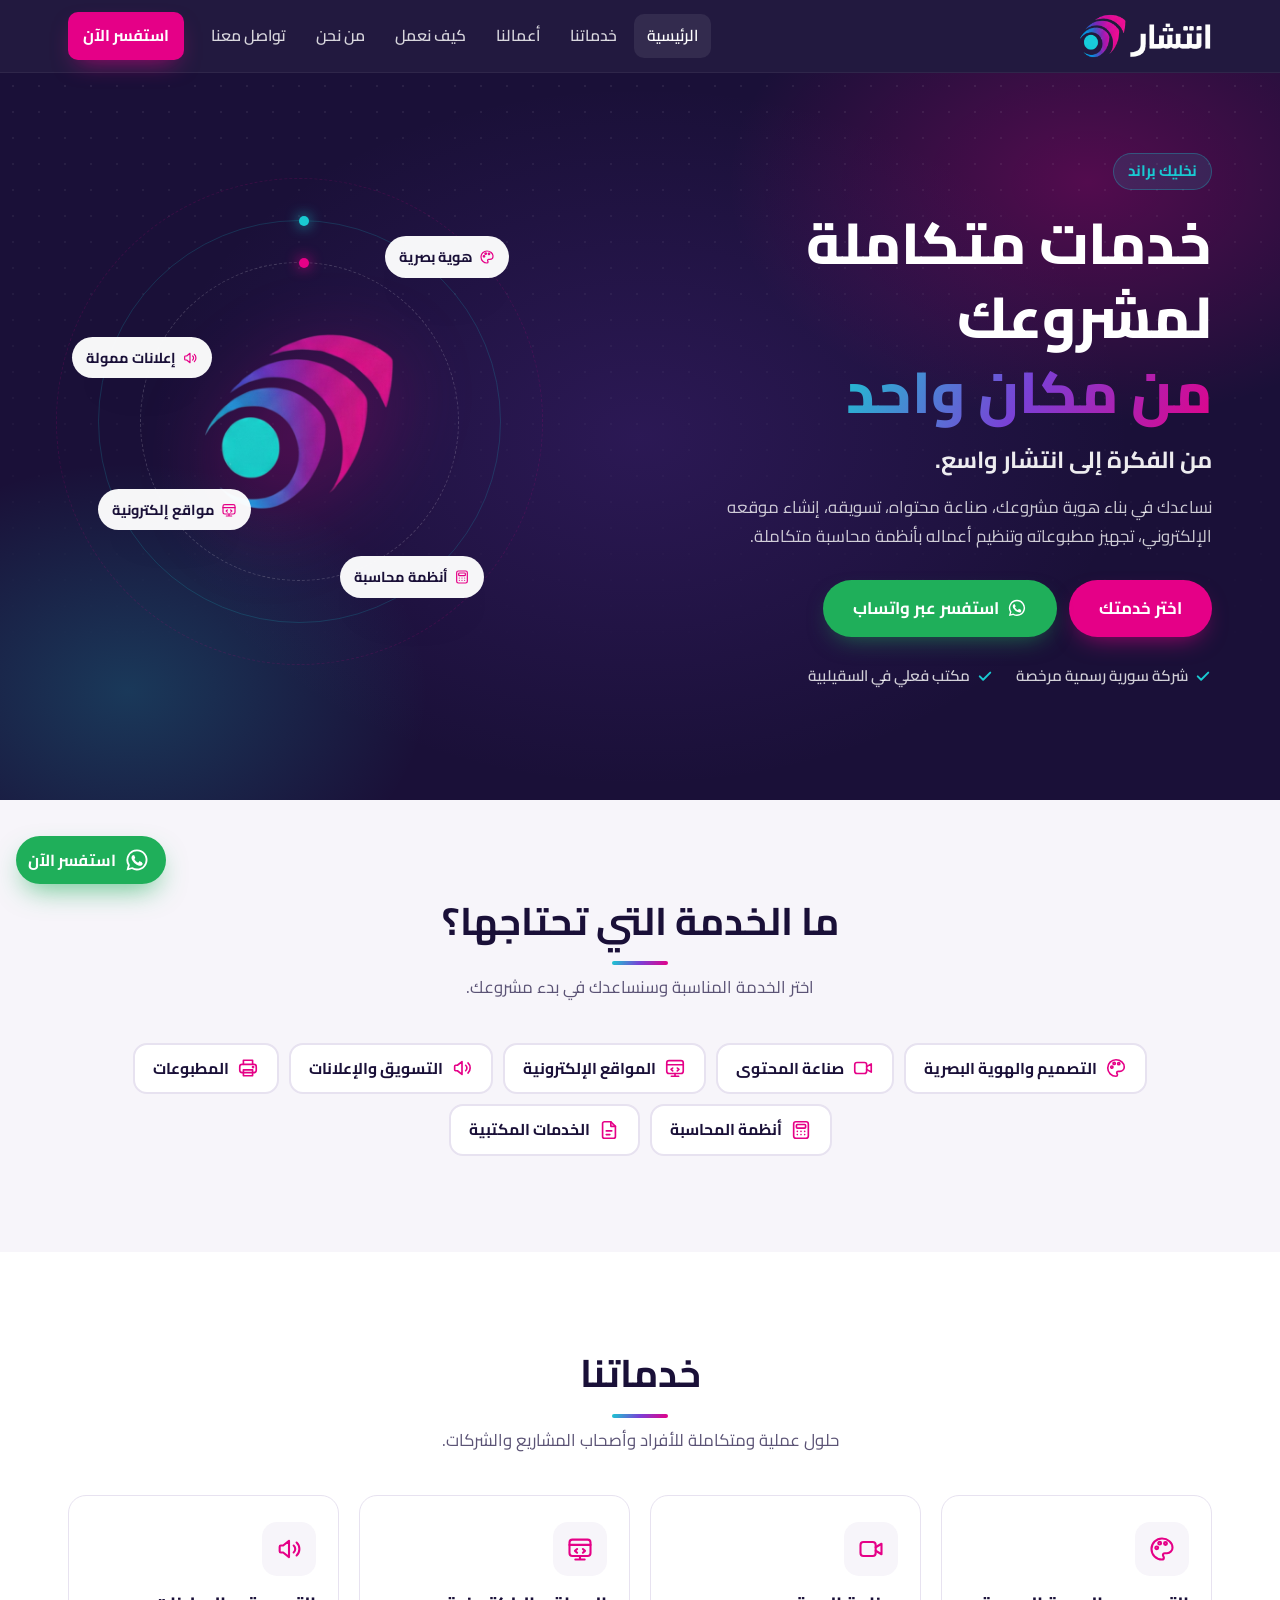
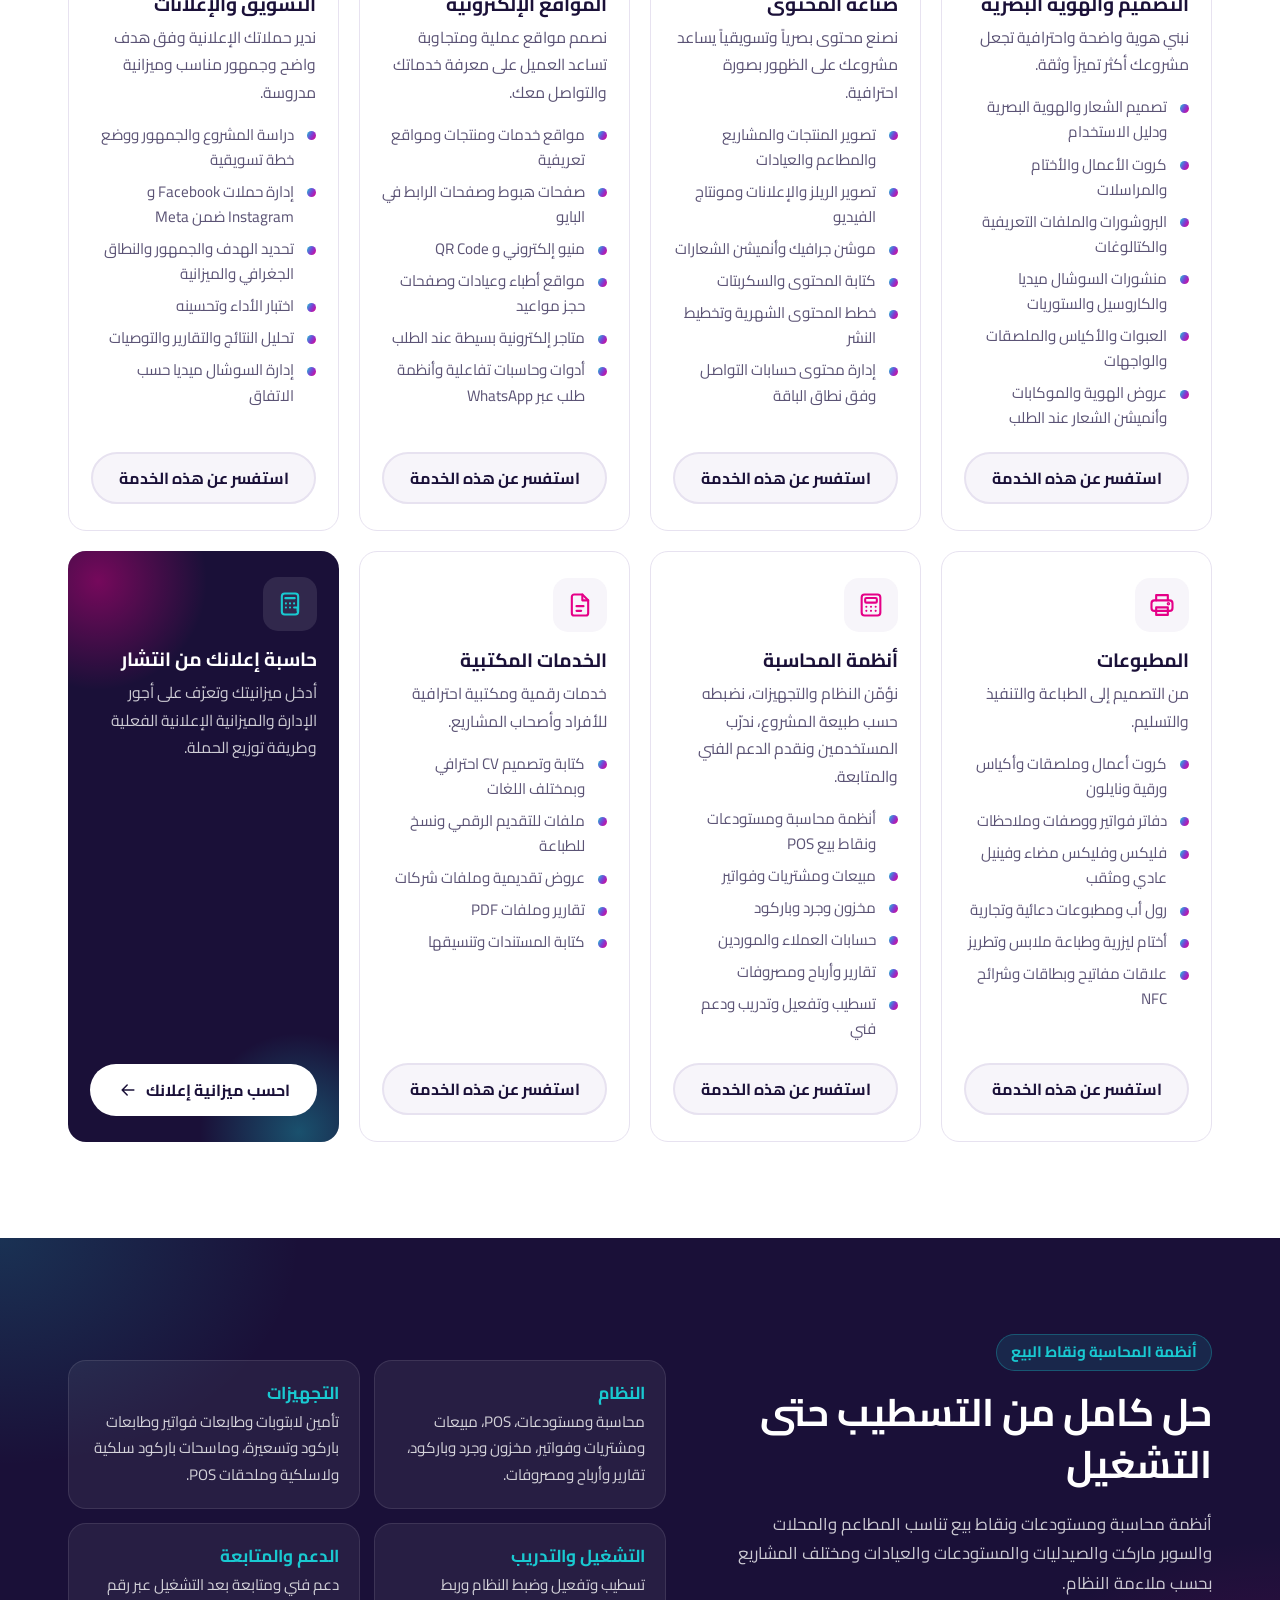
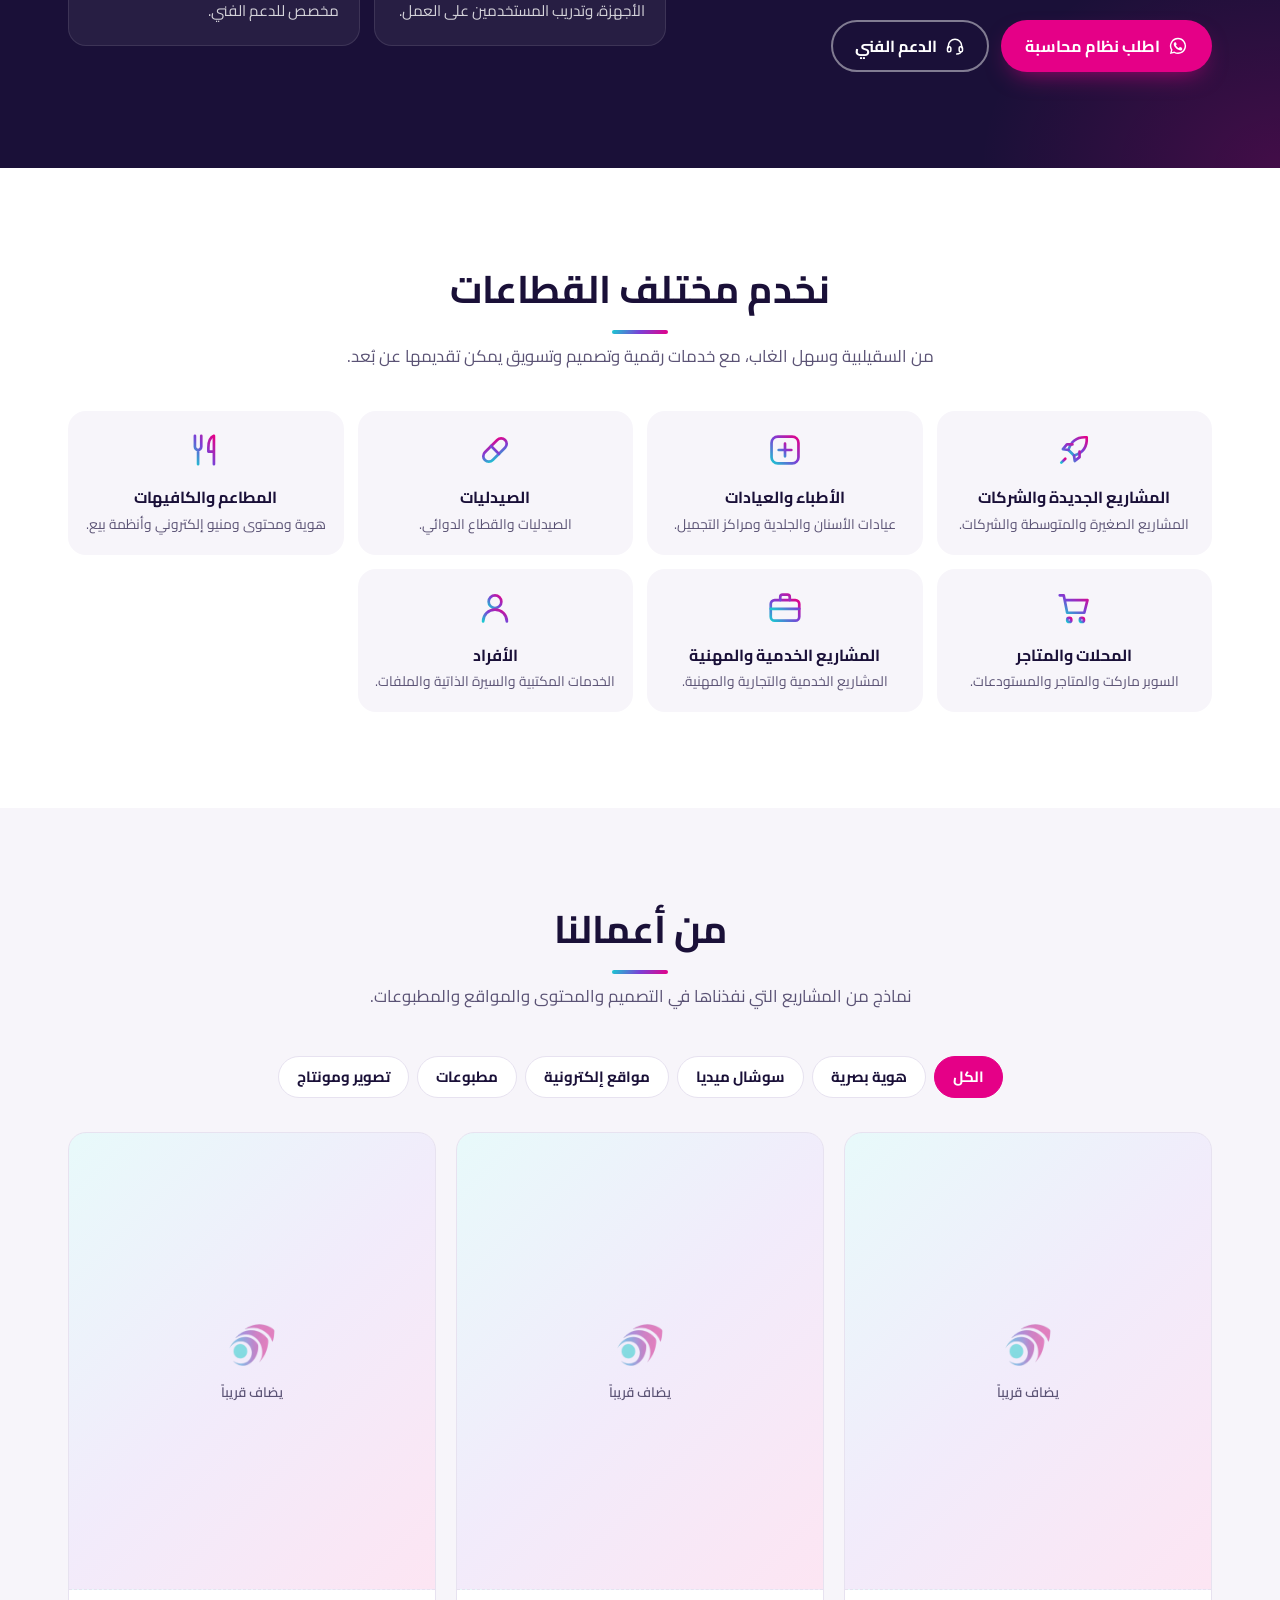
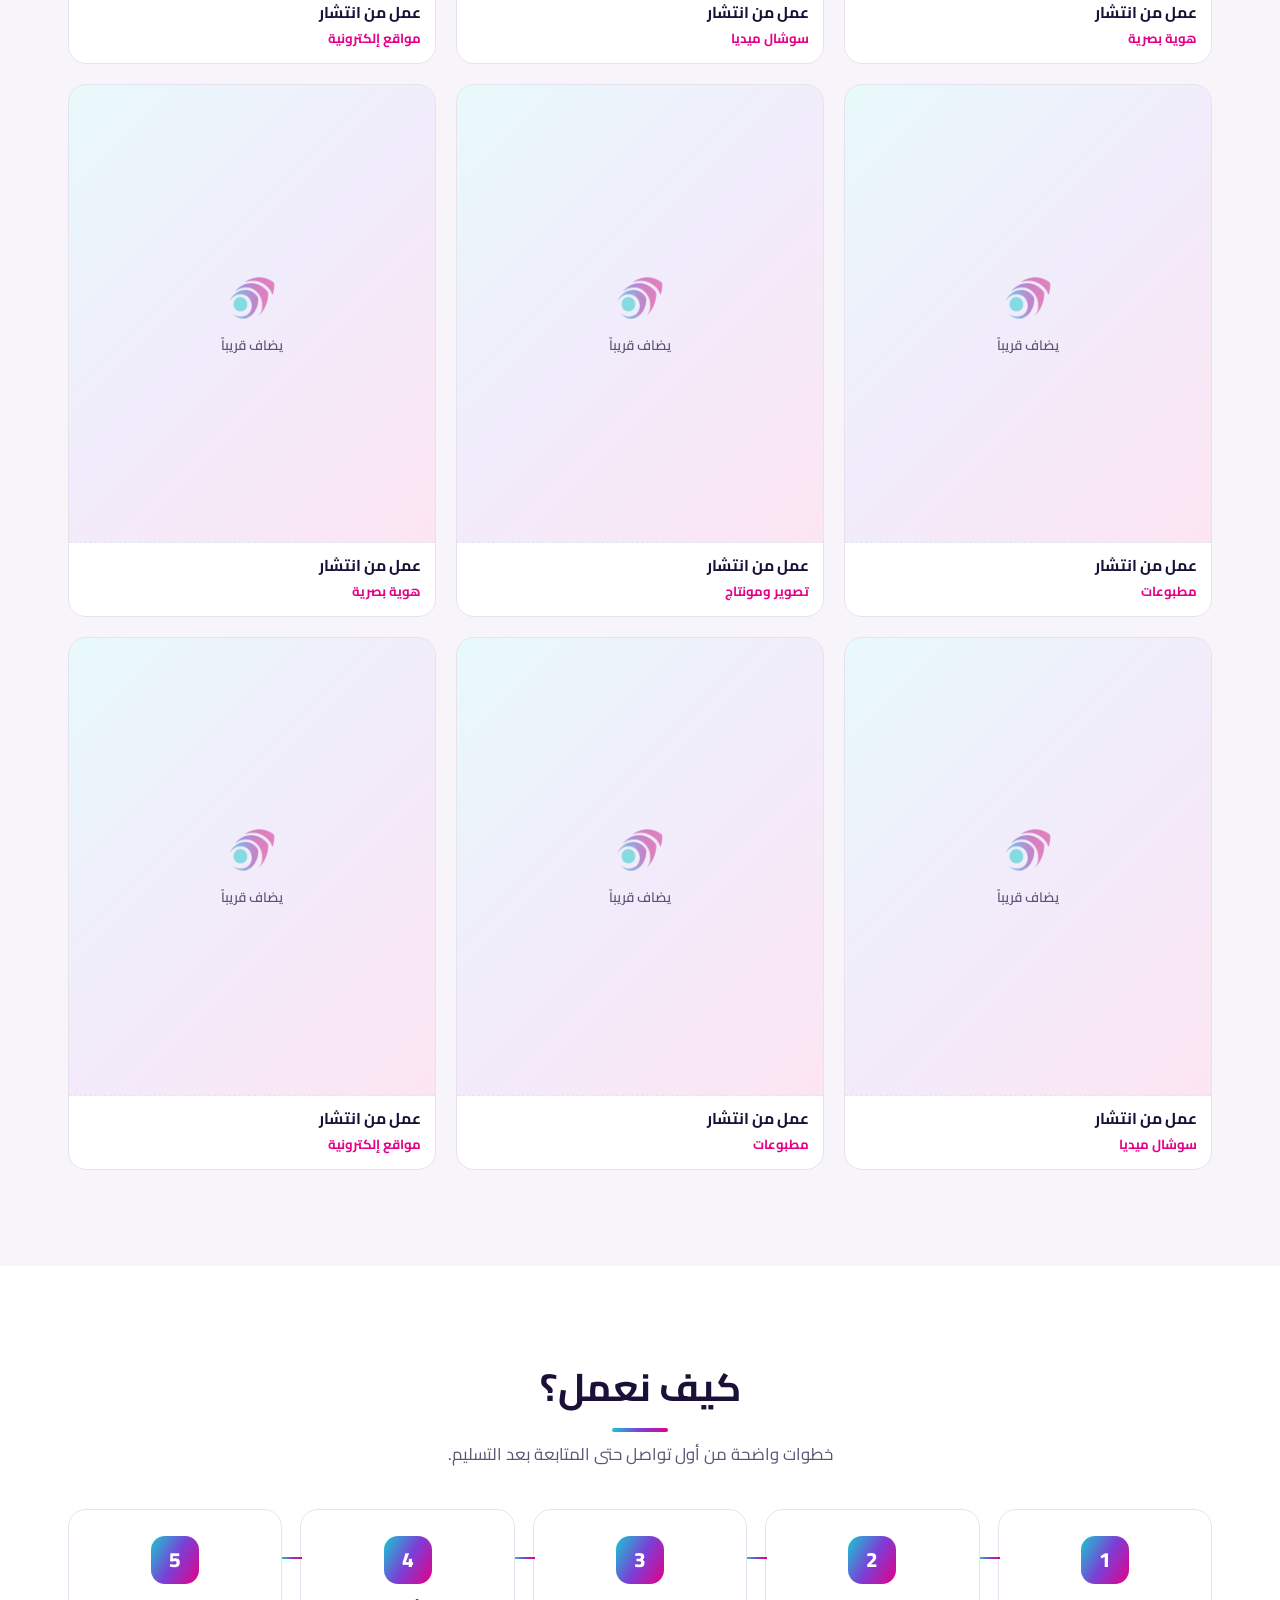
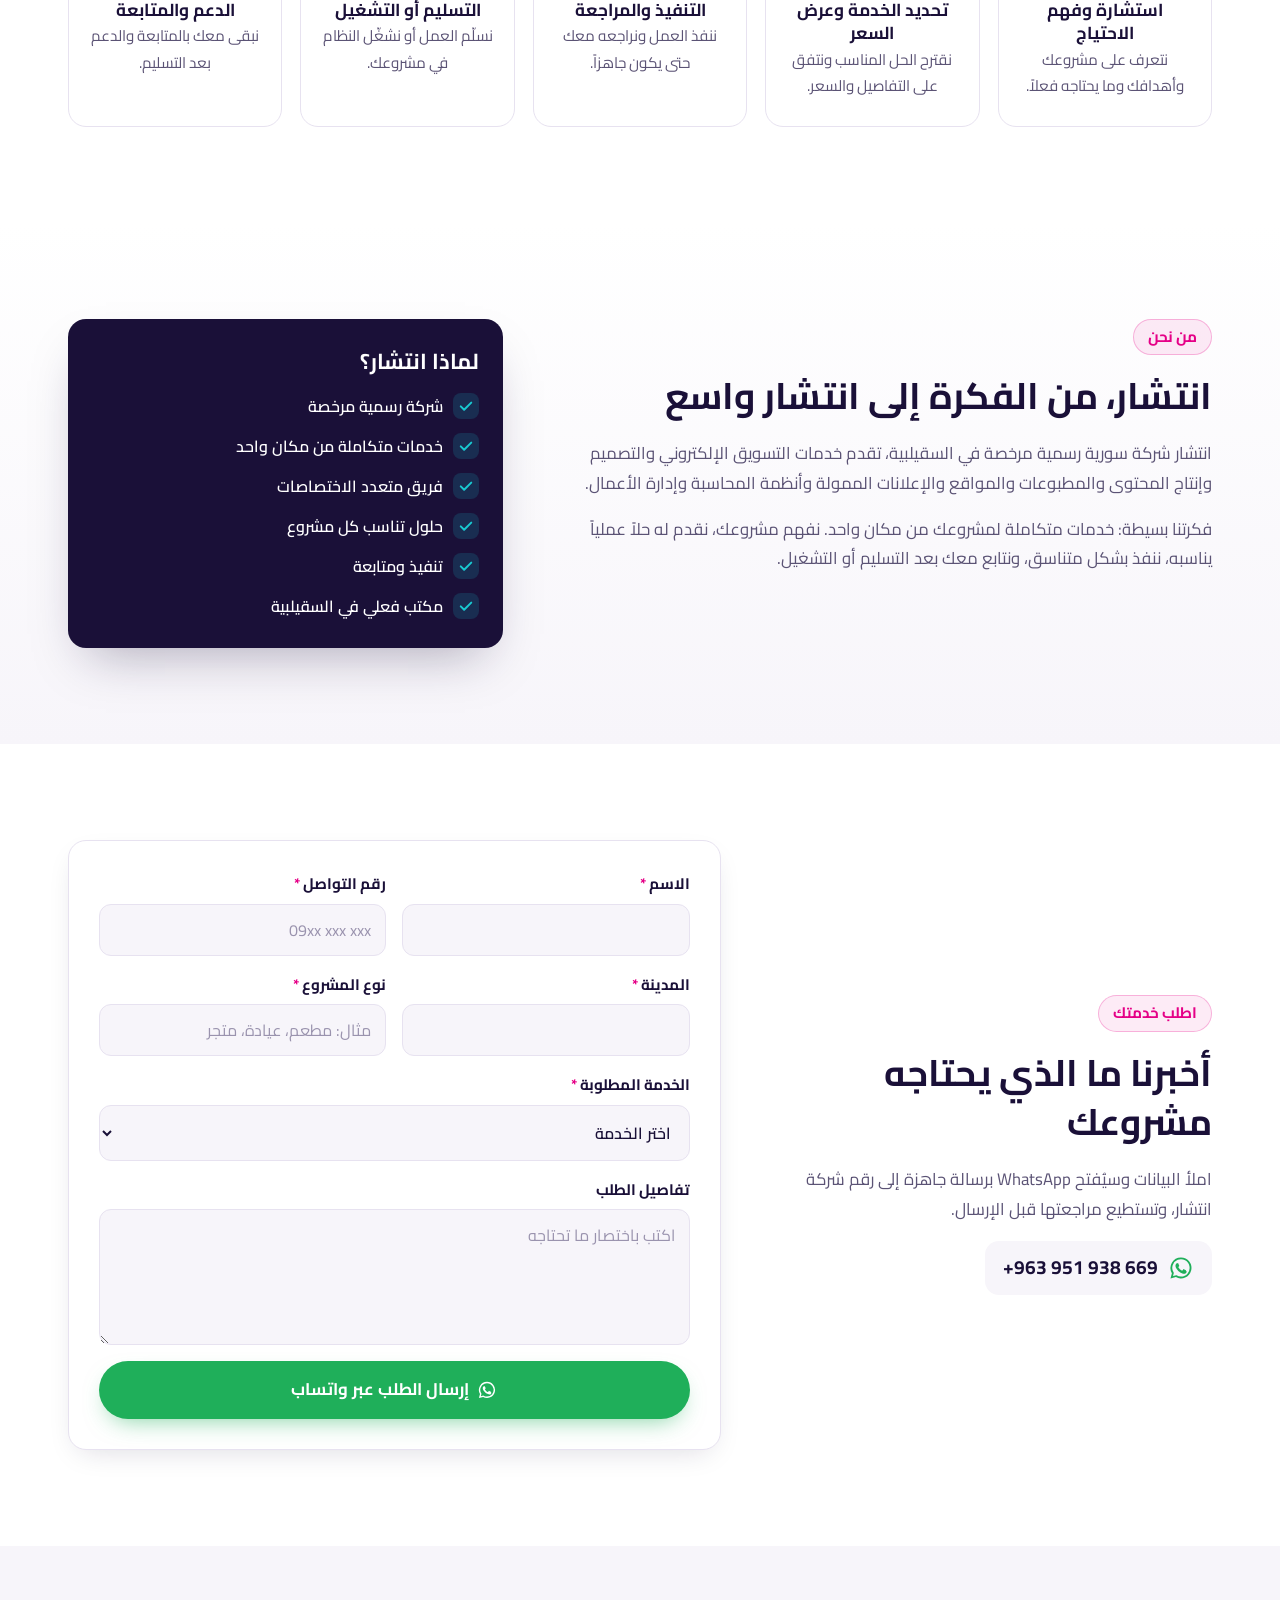
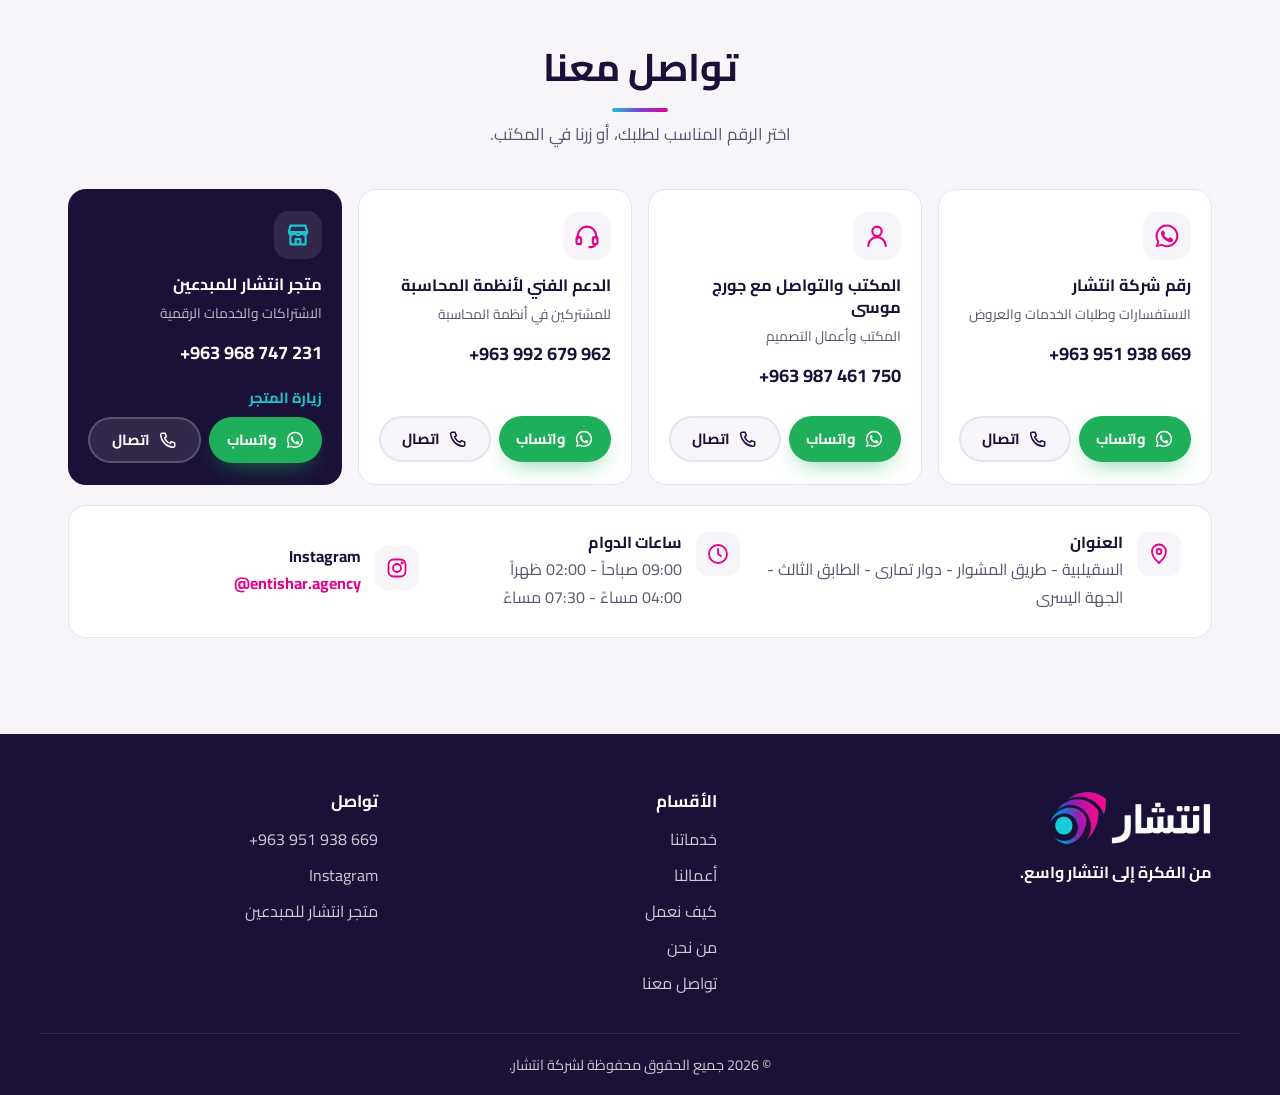
==== index.html @ 2b0bdeb0 "Publish company site on GitHub Pages URL and link the store page Co-Authored-By: Claude Opus 5.5 (1M" ====
<!doctype html>
<html lang="ar" dir="rtl" class="no-js">
<head>
  <meta charset="utf-8">
  <meta name="viewport" content="width=device-width, initial-scale=1">
  <title>انتشار | تسويق وتصميم ومطبوعات ومواقع وأنظمة محاسبة في السقيلبية</title>
  <meta name="description" content="شركة انتشار في السقيلبية تقدم خدمات التصميم والهوية البصرية، صناعة المحتوى، المواقع الإلكترونية، المطبوعات، الإعلانات الممولة وأنظمة المحاسبة ونقاط البيع.">
  <meta name="theme-color" content="#1A1038">
  <link rel="canonical" href="https://mousageorge612-dot.github.io/entishar-site/">
  <meta property="og:type" content="website">
  <meta property="og:locale" content="ar_SY">
  <meta property="og:site_name" content="انتشار Entishar">
  <meta property="og:title" content="انتشار | خدمات متكاملة لمشروعك من مكان واحد">
  <meta property="og:description" content="تصميم وهوية بصرية، صناعة محتوى، مواقع إلكترونية، تسويق وإعلانات، مطبوعات وأنظمة محاسبة في السقيلبية.">
  <meta property="og:url" content="https://mousageorge612-dot.github.io/entishar-site/">
  <meta property="og:image" content="https://mousageorge612-dot.github.io/entishar-site/assets/og-image.jpg">
  <meta name="twitter:card" content="summary_large_image">
  <link rel="icon" href="assets/favicon.ico" sizes="any">
  <link rel="icon" type="image/png" href="assets/favicon.png">
  <link rel="apple-touch-icon" href="assets/apple-touch-icon.png">
  <link rel="preload" href="fonts/cairo-arabic-700.woff2" as="font" type="font/woff2" crossorigin>
  <link rel="preload" href="fonts/cairo-arabic-600.woff2" as="font" type="font/woff2" crossorigin>
  <link rel="stylesheet" href="styles.css">
  <script type="application/ld+json">
  {
    "@context": "https://schema.org",
    "@type": "LocalBusiness",
    "name": "انتشار Entishar",
    "url": "https://mousageorge612-dot.github.io/entishar-site/",
    "logo": "https://mousageorge612-dot.github.io/entishar-site/assets/icon-512.png",
    "image": "https://mousageorge612-dot.github.io/entishar-site/assets/og-image.jpg",
    "telephone": "+963951938669",
    "address": {
      "@type": "PostalAddress",
      "streetAddress": "طريق المشوار - دوار تمارى - الطابق الثالث",
      "addressLocality": "السقيلبية",
      "addressRegion": "حماة",
      "addressCountry": "SY"
    },
    "sameAs": ["https://www.instagram.com/entishar.agency/"]
  }
  </script>
</head>
<body>
  <a class="skip" href="#main">انتقل إلى المحتوى</a>

  <!-- أيقونات -->
  <svg width="0" height="0" style="position:absolute" aria-hidden="true">
    <defs>
      <linearGradient id="g-brand" x1="0" y1="1" x2="1" y2="0">
        <stop offset="0" stop-color="#19C9D1"/><stop offset=".5" stop-color="#7B3FD6"/><stop offset="1" stop-color="#E50087"/>
      </linearGradient>
    </defs>
    <symbol id="i-design" viewBox="0 0 24 24"><path d="M12 3a9 9 0 1 0 0 18c1.1 0 1.6-.8 1.6-1.6 0-.5-.2-.8-.4-1.1-.3-.3-.4-.6-.4-1.1 0-.9.7-1.6 1.6-1.6h1.9A4.7 4.7 0 0 0 21 10.9C21 6.5 17 3 12 3Z"/><circle cx="7.5" cy="11" r="1.2"/><circle cx="10" cy="7" r="1.2"/><circle cx="15" cy="7.3" r="1.2"/></symbol>
    <symbol id="i-content" viewBox="0 0 24 24"><rect x="3" y="6" width="13" height="12" rx="2.5"/><path d="m16 10.5 5-3v9l-5-3"/></symbol>
    <symbol id="i-web" viewBox="0 0 24 24"><rect x="3" y="4" width="18" height="14" rx="2.5"/><path d="M3 8.5h18M8 21h8M12 18v3"/><path d="m9.5 12-1.8 1.6 1.8 1.6M14.5 12l1.8 1.6-1.8 1.6"/></symbol>
    <symbol id="i-ads" viewBox="0 0 24 24"><path d="M4 10v4a1 1 0 0 0 1 1h2l5 4V5L7 9H5a1 1 0 0 0-1 1Z"/><path d="M16 9a4 4 0 0 1 0 6M18.5 6.5a7.5 7.5 0 0 1 0 11"/></symbol>
    <symbol id="i-print" viewBox="0 0 24 24"><path d="M7 8V3.5h10V8"/><rect x="3" y="8" width="18" height="9" rx="2.5"/><path d="M7 14h10v6.5H7z"/><circle cx="17.5" cy="11" r=".6"/></symbol>
    <symbol id="i-pos" viewBox="0 0 24 24"><rect x="4" y="3" width="16" height="18" rx="2.5"/><rect x="7" y="6" width="10" height="4" rx="1"/><path d="M8 13.5h.01M12 13.5h.01M16 13.5h.01M8 17h.01M12 17h.01M16 17h.01"/></symbol>
    <symbol id="i-office" viewBox="0 0 24 24"><path d="M14 3H7a2 2 0 0 0-2 2v14a2 2 0 0 0 2 2h10a2 2 0 0 0 2-2V8Z"/><path d="M14 3v5h5M9 13h6M9 17h4"/></symbol>
    <symbol id="i-wa" viewBox="0 0 24 24"><path fill="currentColor" stroke="none" d="M12 2.2A9.7 9.7 0 0 0 3.6 16.8L2.3 21.7l5-1.3A9.7 9.7 0 1 0 12 2.2Zm0 17.7c-1.5 0-2.9-.4-4.1-1.1l-.3-.2-3 .8.8-2.9-.2-.3A8 8 0 1 1 12 19.9Zm4.4-6c-.2-.1-1.4-.7-1.7-.8-.2-.1-.4-.1-.5.1l-.8 1c-.1.2-.3.2-.5.1-.2-.1-1-.4-2-1.2-.7-.6-1.2-1.4-1.3-1.7-.1-.2 0-.4.1-.5l.4-.4.2-.4v-.4l-.8-1.8c-.2-.5-.4-.4-.5-.4h-.5c-.2 0-.5.1-.7.3-.2.3-.9.9-.9 2.2s.9 2.5 1 2.7c.1.2 1.8 2.8 4.4 3.9 2.2.9 2.6.7 3.1.7.5-.1 1.4-.6 1.6-1.2.2-.6.2-1.1.1-1.2l-.5-.3Z"/></symbol>
    <symbol id="i-phone" viewBox="0 0 24 24"><path d="M5 4h3.5l1.6 4-2.2 1.4a11 11 0 0 0 6.7 6.7l1.4-2.2 4 1.6V19a1.8 1.8 0 0 1-2 1.8A16.5 16.5 0 0 1 3.2 6 1.8 1.8 0 0 1 5 4Z"/></symbol>
    <symbol id="i-pin" viewBox="0 0 24 24"><path d="M12 21s7-6.2 7-11.5A7 7 0 0 0 5 9.5C5 14.8 12 21 12 21Z"/><circle cx="12" cy="9.5" r="2.5"/></symbol>
    <symbol id="i-clock" viewBox="0 0 24 24"><circle cx="12" cy="12" r="9"/><path d="M12 7v5l3 2"/></symbol>
    <symbol id="i-ig" viewBox="0 0 24 24"><rect x="3.5" y="3.5" width="17" height="17" rx="5"/><circle cx="12" cy="12" r="4"/><circle cx="17.2" cy="6.8" r=".7"/></symbol>
    <symbol id="i-check" viewBox="0 0 24 24"><path d="m5 12.5 4.5 4.5L19 7.5"/></symbol>
    <symbol id="i-arrow" viewBox="0 0 24 24"><path d="M19 12H5M11 6l-6 6 6 6"/></symbol>
    <symbol id="i-calc" viewBox="0 0 24 24"><rect x="5" y="3" width="14" height="18" rx="2.5"/><path d="M8 7h8M8.5 11.5h.01M12 11.5h.01M15.5 11.5h.01M8.5 15h.01M12 15h.01M15.5 15h3v3"/></symbol>
    <symbol id="i-store" viewBox="0 0 24 24"><path d="M4 9.5 5.5 4h13L20 9.5M4 9.5h16M4 9.5a2.7 2.7 0 0 0 5.3 0 2.7 2.7 0 0 0 5.4 0 2.7 2.7 0 0 0 5.3 0M5.5 12v8h13v-8M10 20v-4.5h4V20"/></symbol>
    <symbol id="i-support" viewBox="0 0 24 24"><path d="M4 14v-2a8 8 0 0 1 16 0v2"/><rect x="3" y="13" width="4" height="6" rx="1.5"/><rect x="17" y="13" width="4" height="6" rx="1.5"/><path d="M19 19c0 1.5-2 2.5-5 2.5"/></symbol>
    <symbol id="i-menu" viewBox="0 0 24 24"><path d="M4 7h16M4 12h16M4 17h16"/></symbol>
    <symbol id="i-close" viewBox="0 0 24 24"><path d="M6 6l12 12M18 6 6 18"/></symbol>
    <!-- القطاعات -->
    <symbol id="i-rocket" viewBox="0 0 24 24"><path d="M12 15.5 8.5 12C10 7 13.5 3.5 20 4c.5 6.5-3 10-8 11.5Z"/><path d="M8.5 12 5 11.5 7.5 8.5h3.5M12 15.5l.5 3.5 3-2.5v-3.5"/><path d="M6.5 17.5 4 20"/></symbol>
    <symbol id="i-clinic" viewBox="0 0 24 24"><rect x="3.5" y="3.5" width="17" height="17" rx="4"/><path d="M12 8v8M8 12h8"/></symbol>
    <symbol id="i-pharma" viewBox="0 0 24 24"><rect x="3" y="8.5" width="18" height="7" rx="3.5" transform="rotate(-45 12 12)"/><path d="m9.5 9.5 5 5"/></symbol>
    <symbol id="i-food" viewBox="0 0 24 24"><path d="M5 3v7a2 2 0 0 0 2 2h0a2 2 0 0 0 2-2V3M7 12v9M17 21V3c-2.5 1-3.5 4-3.5 7.5V13H17"/></symbol>
    <symbol id="i-shop" viewBox="0 0 24 24"><path d="M3 4h2.5l2.2 11h10.8L20.5 7H6.5"/><circle cx="9" cy="19.5" r="1.3"/><circle cx="17" cy="19.5" r="1.3"/></symbol>
    <symbol id="i-briefcase" viewBox="0 0 24 24"><rect x="3" y="7" width="18" height="13" rx="2.5"/><path d="M9 7V5a1.5 1.5 0 0 1 1.5-1.5h3A1.5 1.5 0 0 1 15 5v2M3 12.5h18"/></symbol>
    <symbol id="i-user" viewBox="0 0 24 24"><circle cx="12" cy="8" r="4"/><path d="M4.5 20.5a7.5 7.5 0 0 1 15 0"/></symbol>
  </svg>

  <header class="site-header" id="top">
    <div class="container header-inner">
      <a class="brand" href="#hero" aria-label="انتشار - الصفحة الرئيسية">
        <img src="assets/logo.png" alt="انتشار" width="900" height="308">
      </a>
      <nav class="nav" id="nav" aria-label="القائمة الرئيسية">
        <a href="#hero">الرئيسية</a>
        <a href="#services">خدماتنا</a>
        <a href="#works">أعمالنا</a>
        <a href="#process">كيف نعمل</a>
        <a href="#about">من نحن</a>
        <a href="#contact">تواصل معنا</a>
        <a class="btn btn-primary nav-cta" href="#inquiry">استفسر الآن</a>
      </nav>
      <a class="btn btn-primary header-cta" href="#inquiry">استفسر الآن</a>
      <button class="menu-toggle" id="menuToggle" aria-label="فتح القائمة" aria-expanded="false" aria-controls="nav">
        <svg class="ico"><use href="#i-menu"/></svg>
      </button>
    </div>
  </header>

  <main id="main">
    <!-- المقدمة -->
    <section class="hero" id="hero">
      <div class="hero-bg" aria-hidden="true"></div>
      <div class="container hero-grid">
        <div class="hero-text reveal">
          <span class="eyebrow">نخليك براند</span>
          <h1>خدمات متكاملة لمشروعك <span class="grad">من مكان واحد</span></h1>
          <p class="hero-sub">من الفكرة إلى انتشار واسع.</p>
          <p class="hero-desc">نساعدك في بناء هوية مشروعك، صناعة محتواه، تسويقه، إنشاء موقعه الإلكتروني، تجهيز مطبوعاته وتنظيم أعماله بأنظمة محاسبة متكاملة.</p>
          <div class="hero-actions">
            <a class="btn btn-primary btn-lg" href="#picker">اختر خدمتك</a>
            <a class="btn btn-wa btn-lg" data-wa="main" data-msg="مرحباً شركة انتشار، أرغب بالاستفسار عن خدماتكم." href="https://wa.me/963951938669" target="_blank" rel="noopener">
              <svg class="ico"><use href="#i-wa"/></svg> استفسر عبر واتساب
            </a>
          </div>
          <ul class="hero-points">
            <li><svg class="ico"><use href="#i-check"/></svg> شركة سورية رسمية مرخصة</li>
            <li><svg class="ico"><use href="#i-check"/></svg> مكتب فعلي في السقيلبية</li>
          </ul>
        </div>
        <div class="hero-visual reveal" aria-hidden="true">
          <div class="orbit orbit-1"></div>
          <div class="orbit orbit-2"></div>
          <div class="orbit orbit-3"></div>
          <img class="hero-icon" src="assets/icon-512.png" alt="" width="512" height="512">
          <div class="chip chip-a"><svg class="ico"><use href="#i-design"/></svg> هوية بصرية</div>
          <div class="chip chip-b"><svg class="ico"><use href="#i-ads"/></svg> إعلانات ممولة</div>
          <div class="chip chip-c"><svg class="ico"><use href="#i-pos"/></svg> أنظمة محاسبة</div>
          <div class="chip chip-d"><svg class="ico"><use href="#i-web"/></svg> مواقع إلكترونية</div>
        </div>
      </div>
    </section>

    <!-- محدد الخدمة -->
    <section class="section picker" id="picker">
      <div class="container">
        <div class="section-head reveal">
          <h2>ما الخدمة التي تحتاجها؟</h2>
          <p>اختر الخدمة المناسبة وسنساعدك في بدء مشروعك.</p>
        </div>
        <div class="picker-options reveal" role="radiogroup" aria-label="اختر الخدمة">
          <button class="pick" role="radio" aria-checked="false" data-service="design"><svg class="ico"><use href="#i-design"/></svg>التصميم والهوية البصرية</button>
          <button class="pick" role="radio" aria-checked="false" data-service="content"><svg class="ico"><use href="#i-content"/></svg>صناعة المحتوى</button>
          <button class="pick" role="radio" aria-checked="false" data-service="web"><svg class="ico"><use href="#i-web"/></svg>المواقع الإلكترونية</button>
          <button class="pick" role="radio" aria-checked="false" data-service="ads"><svg class="ico"><use href="#i-ads"/></svg>التسويق والإعلانات</button>
          <button class="pick" role="radio" aria-checked="false" data-service="print"><svg class="ico"><use href="#i-print"/></svg>المطبوعات</button>
          <button class="pick" role="radio" aria-checked="false" data-service="pos"><svg class="ico"><use href="#i-pos"/></svg>أنظمة المحاسبة</button>
          <button class="pick" role="radio" aria-checked="false" data-service="office"><svg class="ico"><use href="#i-office"/></svg>الخدمات المكتبية</button>
        </div>
        <div class="picker-panel" id="pickerPanel" aria-live="polite" hidden>
          <div class="picker-panel-icon"><svg class="ico"><use id="pickerIcon" href="#i-design"/></svg></div>
          <div class="picker-panel-body">
            <h3 id="pickerTitle"></h3>
            <p id="pickerDesc"></p>
            <ul id="pickerList" class="ticks"></ul>
          </div>
          <div class="picker-panel-actions">
            <a class="btn btn-wa" id="pickerWa" href="https://wa.me/963951938669" target="_blank" rel="noopener"><svg class="ico"><use href="#i-wa"/></svg> اطلب هذه الخدمة عبر واتساب</a>
            <a class="btn btn-ghost" id="pickerMore" href="#services">عرض تفاصيل الخدمة</a>
          </div>
        </div>
      </div>
    </section>

    <!-- الخدمات -->
    <section class="section services" id="services">
      <div class="container">
        <div class="section-head reveal">
          <h2>خدماتنا</h2>
          <p>حلول عملية ومتكاملة للأفراد وأصحاب المشاريع والشركات.</p>
        </div>
        <div class="cards" id="serviceCards">
          <article class="card service reveal" id="svc-design" data-service="design">
            <div class="card-icon"><svg class="ico"><use href="#i-design"/></svg></div>
            <h3>التصميم والهوية البصرية</h3>
            <p>نبني هوية واضحة واحترافية تجعل مشروعك أكثر تميزاً وثقة.</p>
            <ul class="ticks">
              <li>تصميم الشعار والهوية البصرية ودليل الاستخدام</li>
              <li>كروت الأعمال والأختام والمراسلات</li>
              <li>البروشورات والملفات التعريفية والكتالوغات</li>
              <li>منشورات السوشال ميديا والكاروسيل والستوريات</li>
              <li>العبوات والأكياس والملصقات والواجهات</li>
              <li>عروض الهوية والموكابات وأنميشن الشعار عند الطلب</li>
            </ul>
            <a class="btn btn-soft" data-wa="main" data-service-name="التصميم والهوية البصرية" href="https://wa.me/963951938669" target="_blank" rel="noopener">استفسر عن هذه الخدمة</a>
          </article>

          <article class="card service reveal" id="svc-content" data-service="content">
            <div class="card-icon"><svg class="ico"><use href="#i-content"/></svg></div>
            <h3>صناعة المحتوى</h3>
            <p>نصنع محتوى بصرياً وتسويقياً يساعد مشروعك على الظهور بصورة احترافية.</p>
            <ul class="ticks">
              <li>تصوير المنتجات والمشاريع والمطاعم والعيادات</li>
              <li>تصوير الريلز والإعلانات ومونتاج الفيديو</li>
              <li>موشن جرافيك وأنميشن الشعارات</li>
              <li>كتابة المحتوى والسكربتات</li>
              <li>خطط المحتوى الشهرية وتخطيط النشر</li>
              <li>إدارة محتوى حسابات التواصل وفق نطاق الباقة</li>
            </ul>
            <a class="btn btn-soft" data-wa="main" data-service-name="صناعة المحتوى" href="https://wa.me/963951938669" target="_blank" rel="noopener">استفسر عن هذه الخدمة</a>
          </article>

          <article class="card service reveal" id="svc-web" data-service="web">
            <div class="card-icon"><svg class="ico"><use href="#i-web"/></svg></div>
            <h3>المواقع الإلكترونية</h3>
            <p>نصمم مواقع عملية ومتجاوبة تساعد العميل على معرفة خدماتك والتواصل معك.</p>
            <ul class="ticks">
              <li>مواقع خدمات ومنتجات ومواقع تعريفية</li>
              <li>صفحات هبوط وصفحات الرابط في البايو</li>
              <li>منيو إلكتروني و <bdi>QR Code</bdi></li>
              <li>مواقع أطباء وعيادات وصفحات حجز مواعيد</li>
              <li>متاجر إلكترونية بسيطة عند الطلب</li>
              <li>أدوات وحاسبات تفاعلية وأنظمة طلب عبر WhatsApp</li>
            </ul>
            <a class="btn btn-soft" data-wa="main" data-service-name="المواقع الإلكترونية" href="https://wa.me/963951938669" target="_blank" rel="noopener">استفسر عن هذه الخدمة</a>
          </article>

          <article class="card service reveal" id="svc-ads" data-service="ads">
            <div class="card-icon"><svg class="ico"><use href="#i-ads"/></svg></div>
            <h3>التسويق والإعلانات</h3>
            <p>ندير حملاتك الإعلانية وفق هدف واضح وجمهور مناسب وميزانية مدروسة.</p>
            <ul class="ticks">
              <li>دراسة المشروع والجمهور ووضع خطة تسويقية</li>
              <li>إدارة حملات <bdi>Facebook</bdi> و <bdi>Instagram</bdi> ضمن <bdi>Meta</bdi></li>
              <li>تحديد الهدف والجمهور والنطاق الجغرافي والميزانية</li>
              <li>اختبار الأداء وتحسينه</li>
              <li>تحليل النتائج والتقارير والتوصيات</li>
              <li>إدارة السوشال ميديا حسب الاتفاق</li>
            </ul>
            <a class="btn btn-soft" data-wa="main" data-service-name="التسويق والإعلانات" href="https://wa.me/963951938669" target="_blank" rel="noopener">استفسر عن هذه الخدمة</a>
          </article>

          <article class="card service reveal" id="svc-print" data-service="print">
            <div class="card-icon"><svg class="ico"><use href="#i-print"/></svg></div>
            <h3>المطبوعات</h3>
            <p>من التصميم إلى الطباعة والتنفيذ والتسليم.</p>
            <ul class="ticks">
              <li>كروت أعمال وملصقات وأكياس ورقية ونايلون</li>
              <li>دفاتر فواتير ووصفات وملاحظات</li>
              <li>فليكس وفليكس مضاء وفينيل عادي ومثقب</li>
              <li>رول أب ومطبوعات دعائية وتجارية</li>
              <li>أختام ليزرية وطباعة ملابس وتطريز</li>
              <li>علاقات مفاتيح وبطاقات وشرائح NFC</li>
            </ul>
            <a class="btn btn-soft" data-wa="main" data-service-name="المطبوعات" href="https://wa.me/963951938669" target="_blank" rel="noopener">استفسر عن هذه الخدمة</a>
          </article>

          <article class="card service reveal" id="svc-pos" data-service="pos">
            <div class="card-icon"><svg class="ico"><use href="#i-pos"/></svg></div>
            <h3>أنظمة المحاسبة</h3>
            <p>نؤمّن النظام والتجهيزات، نضبطه حسب طبيعة المشروع، ندرّب المستخدمين ونقدم الدعم الفني والمتابعة.</p>
            <ul class="ticks">
              <li>أنظمة محاسبة ومستودعات ونقاط بيع POS</li>
              <li>مبيعات ومشتريات وفواتير</li>
              <li>مخزون وجرد وباركود</li>
              <li>حسابات العملاء والموردين</li>
              <li>تقارير وأرباح ومصروفات</li>
              <li>تسطيب وتفعيل وتدريب ودعم فني</li>
            </ul>
            <a class="btn btn-soft" data-wa="main" data-service-name="أنظمة المحاسبة" href="https://wa.me/963951938669" target="_blank" rel="noopener">استفسر عن هذه الخدمة</a>
          </article>

          <article class="card service reveal" id="svc-office" data-service="office">
            <div class="card-icon"><svg class="ico"><use href="#i-office"/></svg></div>
            <h3>الخدمات المكتبية</h3>
            <p>خدمات رقمية ومكتبية احترافية للأفراد وأصحاب المشاريع.</p>
            <ul class="ticks">
              <li>كتابة وتصميم CV احترافي وبمختلف اللغات</li>
              <li>ملفات للتقديم الرقمي ونسخ للطباعة</li>
              <li>عروض تقديمية وملفات شركات</li>
              <li>تقارير وملفات PDF</li>
              <li>كتابة المستندات وتنسيقها</li>
            </ul>
            <a class="btn btn-soft" data-wa="main" data-service-name="الخدمات المكتبية" href="https://wa.me/963951938669" target="_blank" rel="noopener">استفسر عن هذه الخدمة</a>
          </article>

          <!-- بطاقة حاسبة الإعلان -->
          <article class="card calc-card reveal">
            <div class="card-icon light"><svg class="ico"><use href="#i-calc"/></svg></div>
            <h3>حاسبة إعلانك من انتشار</h3>
            <p>أدخل ميزانيتك وتعرّف على أجور الإدارة والميزانية الإعلانية الفعلية وطريقة توزيع الحملة.</p>
            <a class="btn btn-light" data-link="adPlanner" href="https://tinyurl.com/Entishar-Ad-Budget-Planner" target="_blank" rel="noopener">احسب ميزانية إعلانك <svg class="ico"><use href="#i-arrow"/></svg></a>
          </article>
        </div>
      </div>
    </section>

    <!-- المحاسبة -->
    <section class="section accounting" id="accounting">
      <div class="container acc-grid">
        <div class="acc-text reveal">
          <span class="eyebrow">أنظمة المحاسبة ونقاط البيع</span>
          <h2>حل كامل من التسطيب حتى التشغيل</h2>
          <p>أنظمة محاسبة ومستودعات ونقاط بيع تناسب المطاعم والمحلات والسوبر ماركت والصيدليات والمستودعات والعيادات ومختلف المشاريع بحسب ملاءمة النظام.</p>
          <div class="acc-actions">
            <a class="btn btn-primary" data-wa="main" data-msg="مرحباً شركة انتشار، أرغب بطلب نظام محاسبة لمشروعي." href="https://wa.me/963951938669" target="_blank" rel="noopener"><svg class="ico"><use href="#i-wa"/></svg> اطلب نظام محاسبة</a>
            <a class="btn btn-outline-light" data-wa="support" data-msg="مرحباً، أحتاج إلى الدعم الفني لنظام المحاسبة." href="https://wa.me/963992679962" target="_blank" rel="noopener"><svg class="ico"><use href="#i-support"/></svg> الدعم الفني</a>
          </div>
        </div>
        <div class="acc-features">
          <div class="feat reveal"><h3>النظام</h3><p>محاسبة ومستودعات، POS، مبيعات ومشتريات وفواتير، مخزون وجرد وباركود، تقارير وأرباح ومصروفات.</p></div>
          <div class="feat reveal"><h3>التجهيزات</h3><p>تأمين لابتوبات وطابعات فواتير وطابعات باركود وتسعيرة، وماسحات باركود سلكية ولاسلكية وملحقات POS.</p></div>
          <div class="feat reveal"><h3>التشغيل والتدريب</h3><p>تسطيب وتفعيل وضبط النظام وربط الأجهزة، وتدريب المستخدمين على العمل.</p></div>
          <div class="feat reveal"><h3>الدعم والمتابعة</h3><p>دعم فني ومتابعة بعد التشغيل عبر رقم مخصص للدعم الفني.</p></div>
        </div>
      </div>
    </section>

    <!-- القطاعات -->
    <section class="section sectors" id="sectors">
      <div class="container">
        <div class="section-head reveal">
          <h2>نخدم مختلف القطاعات</h2>
          <p>من السقيلبية وسهل الغاب، مع خدمات رقمية وتصميم وتسويق يمكن تقديمها عن بُعد.</p>
        </div>
        <div class="sector-grid">
          <div class="sector reveal"><svg class="ico"><use href="#i-rocket"/></svg><h3>المشاريع الجديدة والشركات</h3><p>المشاريع الصغيرة والمتوسطة والشركات.</p></div>
          <div class="sector reveal"><svg class="ico"><use href="#i-clinic"/></svg><h3>الأطباء والعيادات</h3><p>عيادات الأسنان والجلدية ومراكز التجميل.</p></div>
          <div class="sector reveal"><svg class="ico"><use href="#i-pharma"/></svg><h3>الصيدليات</h3><p>الصيدليات والقطاع الدوائي.</p></div>
          <div class="sector reveal"><svg class="ico"><use href="#i-food"/></svg><h3>المطاعم والكافيهات</h3><p>هوية ومحتوى ومنيو إلكتروني وأنظمة بيع.</p></div>
          <div class="sector reveal"><svg class="ico"><use href="#i-shop"/></svg><h3>المحلات والمتاجر</h3><p>السوبر ماركت والمتاجر والمستودعات.</p></div>
          <div class="sector reveal"><svg class="ico"><use href="#i-briefcase"/></svg><h3>المشاريع الخدمية والمهنية</h3><p>المشاريع الخدمية والتجارية والمهنية.</p></div>
          <div class="sector reveal"><svg class="ico"><use href="#i-user"/></svg><h3>الأفراد</h3><p>الخدمات المكتبية والسيرة الذاتية والملفات.</p></div>
        </div>
      </div>
    </section>

    <!-- أعمالنا -->
    <section class="section works" id="works">
      <div class="container">
        <div class="section-head reveal">
          <h2>من أعمالنا</h2>
          <p>نماذج من المشاريع التي نفذناها في التصميم والمحتوى والمواقع والمطبوعات.</p>
        </div>
        <div class="filters reveal" role="tablist" aria-label="تصنيف الأعمال">
          <button class="filter active" data-filter="all" role="tab" aria-selected="true">الكل</button>
          <button class="filter" data-filter="identity" role="tab" aria-selected="false">هوية بصرية</button>
          <button class="filter" data-filter="social" role="tab" aria-selected="false">سوشال ميديا</button>
          <button class="filter" data-filter="web" role="tab" aria-selected="false">مواقع إلكترونية</button>
          <button class="filter" data-filter="print" role="tab" aria-selected="false">مطبوعات</button>
          <button class="filter" data-filter="media" role="tab" aria-selected="false">تصوير ومونتاج</button>
        </div>
        <div class="gallery" id="gallery"></div>
      </div>
    </section>

    <!-- كيف نعمل -->
    <section class="section process" id="process">
      <div class="container">
        <div class="section-head reveal">
          <h2>كيف نعمل؟</h2>
          <p>خطوات واضحة من أول تواصل حتى المتابعة بعد التسليم.</p>
        </div>
        <ol class="steps">
          <li class="step reveal"><span class="num">1</span><h3>استشارة وفهم الاحتياج</h3><p>نتعرف على مشروعك وأهدافك وما يحتاجه فعلاً.</p></li>
          <li class="step reveal"><span class="num">2</span><h3>تحديد الخدمة وعرض السعر</h3><p>نقترح الحل المناسب ونتفق على التفاصيل والسعر.</p></li>
          <li class="step reveal"><span class="num">3</span><h3>التنفيذ والمراجعة</h3><p>ننفذ العمل ونراجعه معك حتى يكون جاهزاً.</p></li>
          <li class="step reveal"><span class="num">4</span><h3>التسليم أو التشغيل</h3><p>نسلّم العمل أو نشغّل النظام في مشروعك.</p></li>
          <li class="step reveal"><span class="num">5</span><h3>الدعم والمتابعة</h3><p>نبقى معك بالمتابعة والدعم بعد التسليم.</p></li>
        </ol>
      </div>
    </section>

    <!-- لماذا انتشار + من نحن -->
    <section class="section about" id="about">
      <div class="container about-grid">
        <div class="about-text reveal">
          <span class="eyebrow">من نحن</span>
          <h2>انتشار، من الفكرة إلى انتشار واسع</h2>
          <p>انتشار شركة سورية رسمية مرخصة في السقيلبية، تقدم خدمات التسويق الإلكتروني والتصميم وإنتاج المحتوى والمطبوعات والمواقع والإعلانات الممولة وأنظمة المحاسبة وإدارة الأعمال.</p>
          <p>فكرتنا بسيطة: خدمات متكاملة لمشروعك من مكان واحد. نفهم مشروعك، نقدم له حلاً عملياً يناسبه، ننفذ بشكل متناسق، ونتابع معك بعد التسليم أو التشغيل.</p>
        </div>
        <div class="why reveal">
          <h3>لماذا انتشار؟</h3>
          <ul class="why-list">
            <li><svg class="ico"><use href="#i-check"/></svg>شركة رسمية مرخصة</li>
            <li><svg class="ico"><use href="#i-check"/></svg>خدمات متكاملة من مكان واحد</li>
            <li><svg class="ico"><use href="#i-check"/></svg>فريق متعدد الاختصاصات</li>
            <li><svg class="ico"><use href="#i-check"/></svg>حلول تناسب كل مشروع</li>
            <li><svg class="ico"><use href="#i-check"/></svg>تنفيذ ومتابعة</li>
            <li><svg class="ico"><use href="#i-check"/></svg>مكتب فعلي في السقيلبية</li>
          </ul>
        </div>
      </div>
    </section>

    <!-- نموذج الاستفسار -->
    <section class="section inquiry" id="inquiry">
      <div class="container inquiry-grid">
        <div class="inquiry-intro reveal">
          <span class="eyebrow">اطلب خدمتك</span>
          <h2>أخبرنا ما الذي يحتاجه مشروعك</h2>
          <p>املأ البيانات وسيُفتح WhatsApp برسالة جاهزة إلى رقم شركة انتشار، وتستطيع مراجعتها قبل الإرسال.</p>
          <div class="inquiry-num">
            <svg class="ico"><use href="#i-wa"/></svg>
            <span dir="ltr">+963 951 938 669</span>
          </div>
        </div>
        <form class="form reveal" id="inquiryForm" novalidate>
          <div class="field">
            <label for="f-name">الاسم <span class="req">*</span></label>
            <input id="f-name" name="name" type="text" autocomplete="name" required>
            <small class="err">يرجى كتابة الاسم.</small>
          </div>
          <div class="field">
            <label for="f-phone">رقم التواصل <span class="req">*</span></label>
            <input id="f-phone" name="phone" type="tel" dir="ltr" inputmode="tel" autocomplete="tel" placeholder="09xx xxx xxx" required>
            <small class="err">يرجى كتابة رقم تواصل صحيح.</small>
          </div>
          <div class="field">
            <label for="f-city">المدينة <span class="req">*</span></label>
            <input id="f-city" name="city" type="text" autocomplete="address-level2" required>
            <small class="err">يرجى كتابة المدينة.</small>
          </div>
          <div class="field">
            <label for="f-type">نوع المشروع <span class="req">*</span></label>
            <input id="f-type" name="type" type="text" placeholder="مثال: مطعم، عيادة، متجر" required>
            <small class="err">يرجى كتابة نوع المشروع.</small>
          </div>
          <div class="field full">
            <label for="f-service">الخدمة المطلوبة <span class="req">*</span></label>
            <select id="f-service" name="service" required>
              <option value="">اختر الخدمة</option>
              <option>التصميم والهوية البصرية</option>
              <option>صناعة المحتوى</option>
              <option>المواقع الإلكترونية</option>
              <option>التسويق والإعلانات</option>
              <option>المطبوعات</option>
              <option>أنظمة المحاسبة</option>
              <option>الخدمات المكتبية</option>
            </select>
            <small class="err">يرجى اختيار الخدمة.</small>
          </div>
          <div class="field full">
            <label for="f-details">تفاصيل الطلب</label>
            <textarea id="f-details" name="details" rows="4" placeholder="اكتب باختصار ما تحتاجه"></textarea>
          </div>
          <button class="btn btn-wa btn-lg full" type="submit"><svg class="ico"><use href="#i-wa"/></svg> إرسال الطلب عبر واتساب</button>
        </form>
      </div>
    </section>

    <!-- تواصل معنا -->
    <section class="section contact" id="contact">
      <div class="container">
        <div class="section-head reveal">
          <h2>تواصل معنا</h2>
          <p>اختر الرقم المناسب لطلبك، أو زرنا في المكتب.</p>
        </div>
        <div class="contact-grid" id="contactCards"></div>
        <div class="office reveal">
          <div class="office-item">
            <svg class="ico"><use href="#i-pin"/></svg>
            <div><h3>العنوان</h3><p id="addr"></p></div>
          </div>
          <div class="office-item">
            <svg class="ico"><use href="#i-clock"/></svg>
            <div><h3>ساعات الدوام</h3><p id="hours"></p></div>
          </div>
          <div class="office-item">
            <svg class="ico"><use href="#i-ig"/></svg>
            <div><h3>Instagram</h3><p><a href="https://www.instagram.com/entishar.agency/" target="_blank" rel="noopener" dir="ltr">@entishar.agency</a></p></div>
          </div>
          <div class="office-actions">
            <a class="btn btn-primary" id="mapBtn" href="#" target="_blank" rel="noopener" hidden><svg class="ico"><use href="#i-pin"/></svg> فتح الموقع على الخريطة</a>
          </div>
        </div>
      </div>
    </section>
  </main>

  <footer class="footer">
    <div class="container footer-grid">
      <div class="footer-brand">
        <img src="assets/logo.png" alt="انتشار" width="900" height="308" loading="lazy">
        <p>من الفكرة إلى انتشار واسع.</p>
      </div>
      <nav class="footer-links" aria-label="روابط الأقسام">
        <h3>الأقسام</h3>
        <a href="#services">خدماتنا</a>
        <a href="#works">أعمالنا</a>
        <a href="#process">كيف نعمل</a>
        <a href="#about">من نحن</a>
        <a href="#contact">تواصل معنا</a>
      </nav>
      <div class="footer-links">
        <h3>تواصل</h3>
        <a href="tel:+963951938669"><span dir="ltr">+963 951 938 669</span></a>
        <a href="https://www.instagram.com/entishar.agency/" target="_blank" rel="noopener">Instagram</a>
        <a href="store/">متجر انتشار للمبدعين</a>
      </div>
    </div>
    <div class="container footer-bottom">
      <p>© <span id="year">2026</span> جميع الحقوق محفوظة لشركة انتشار.</p>
    </div>
  </footer>

  <a class="wa-float" data-wa="main" data-msg="مرحباً شركة انتشار، أرغب بالاستفسار عن خدماتكم." href="https://wa.me/963951938669" target="_blank" rel="noopener" aria-label="استفسر الآن عبر واتساب">
    <svg class="ico"><use href="#i-wa"/></svg><span>استفسر الآن</span>
  </a>

  <div class="lightbox" id="lightbox" role="dialog" aria-modal="true" aria-label="عرض العمل" hidden>
    <button class="lb-close" id="lbClose" aria-label="إغلاق"><svg class="ico"><use href="#i-close"/></svg></button>
    <figure><img id="lbImg" alt=""><figcaption id="lbCap"></figcaption></figure>
  </div>

  <script src="data.js"></script>
  <script src="script.js"></script>
</body>
</html>
---- styles.css ----
/* ===== Cairo (مستضاف محلياً) ===== */
@font-face{font-family:"Cairo";font-style:normal;font-weight:400;font-display:swap;src:url(fonts/cairo-arabic-400.woff2) format("woff2");unicode-range:U+0600-06FF,U+0750-077F,U+0870-088E,U+0890-0891,U+0897-08E1,U+08E3-08FF,U+200C-200E,U+2010-2011,U+204F,U+2E41,U+FB50-FDFF,U+FE70-FE74,U+FE76-FEFC}
@font-face{font-family:"Cairo";font-style:normal;font-weight:600;font-display:swap;src:url(fonts/cairo-arabic-600.woff2) format("woff2");unicode-range:U+0600-06FF,U+0750-077F,U+0870-088E,U+0890-0891,U+0897-08E1,U+08E3-08FF,U+200C-200E,U+2010-2011,U+204F,U+2E41,U+FB50-FDFF,U+FE70-FE74,U+FE76-FEFC}
@font-face{font-family:"Cairo";font-style:normal;font-weight:700;font-display:swap;src:url(fonts/cairo-arabic-700.woff2) format("woff2");unicode-range:U+0600-06FF,U+0750-077F,U+0870-088E,U+0890-0891,U+0897-08E1,U+08E3-08FF,U+200C-200E,U+2010-2011,U+204F,U+2E41,U+FB50-FDFF,U+FE70-FE74,U+FE76-FEFC}
@font-face{font-family:"Cairo";font-style:normal;font-weight:800;font-display:swap;src:url(fonts/cairo-arabic-800.woff2) format("woff2");unicode-range:U+0600-06FF,U+0750-077F,U+0870-088E,U+0890-0891,U+0897-08E1,U+08E3-08FF,U+200C-200E,U+2010-2011,U+204F,U+2E41,U+FB50-FDFF,U+FE70-FE74,U+FE76-FEFC}
@font-face{font-family:"Cairo";font-style:normal;font-weight:400;font-display:swap;src:url(fonts/cairo-latin-400.woff2) format("woff2");unicode-range:U+0000-00FF,U+0131,U+0152-0153,U+02BB-02BC,U+02C6,U+02DA,U+02DC,U+0304,U+0308,U+0329,U+2000-206F,U+20AC,U+2122,U+2191,U+2193,U+2212,U+2215,U+FEFF,U+FFFD}
@font-face{font-family:"Cairo";font-style:normal;font-weight:600;font-display:swap;src:url(fonts/cairo-latin-600.woff2) format("woff2");unicode-range:U+0000-00FF,U+0131,U+0152-0153,U+02BB-02BC,U+02C6,U+02DA,U+02DC,U+0304,U+0308,U+0329,U+2000-206F,U+20AC,U+2122,U+2191,U+2193,U+2212,U+2215,U+FEFF,U+FFFD}
@font-face{font-family:"Cairo";font-style:normal;font-weight:700;font-display:swap;src:url(fonts/cairo-latin-700.woff2) format("woff2");unicode-range:U+0000-00FF,U+0131,U+0152-0153,U+02BB-02BC,U+02C6,U+02DA,U+02DC,U+0304,U+0308,U+0329,U+2000-206F,U+20AC,U+2122,U+2191,U+2193,U+2212,U+2215,U+FEFF,U+FFFD}
@font-face{font-family:"Cairo";font-style:normal;font-weight:800;font-display:swap;src:url(fonts/cairo-latin-800.woff2) format("woff2");unicode-range:U+0000-00FF,U+0131,U+0152-0153,U+02BB-02BC,U+02C6,U+02DA,U+02DC,U+0304,U+0308,U+0329,U+2000-206F,U+20AC,U+2122,U+2191,U+2193,U+2212,U+2215,U+FEFF,U+FFFD}

/* ===== هوية انتشار ===== */
:root{
  --purple:#1A1038;
  --purple-2:#2A1B57;
  --magenta:#E50087;
  --magenta-d:#C40074;
  --cyan:#19C9D1;
  --white:#FFFFFF;
  --lavender:#F7F5FA;
  --line:#E7E2F0;
  --text:#1A1038;
  --muted:#5B5375;
  --wa:#1FAF5A;
  --grad:linear-gradient(120deg,#19C9D1 0%,#7B3FD6 50%,#E50087 100%);
  --radius:18px;
  --radius-sm:12px;
  --shadow:0 10px 30px -12px rgba(26,16,56,.18);
  --shadow-lg:0 24px 50px -20px rgba(26,16,56,.35);
  --header-h:72px;
}

*,*::before,*::after{box-sizing:border-box}
html{scroll-behavior:smooth;scroll-padding-top:calc(var(--header-h) + 12px);-webkit-text-size-adjust:100%}
body{margin:0;font-family:"Cairo",system-ui,sans-serif;font-weight:600;color:var(--text);background:var(--white);line-height:1.75;overflow-x:hidden;-webkit-font-smoothing:antialiased}
img{max-width:100%;height:auto;display:block}
a{color:inherit;text-decoration:none}
button,input,select,textarea{font:inherit;color:inherit}
h1,h2,h3{font-weight:700;line-height:1.35;margin:0 0 .5em}
p{margin:0 0 1em}
.container{width:100%;max-width:1200px;margin-inline:auto;padding-inline:16px}
@media (min-width:768px){.container{padding-inline:28px}}

[hidden]{display:none!important}
.skip{position:absolute;inset-inline-start:12px;top:-60px;background:var(--magenta);color:#fff;padding:8px 14px;border-radius:8px;z-index:100}
.skip:focus{top:12px}
:focus-visible{outline:3px solid var(--cyan);outline-offset:3px;border-radius:6px}

.ico{width:22px;height:22px;flex:none;fill:none;stroke:currentColor;stroke-width:1.8;stroke-linecap:round;stroke-linejoin:round}

/* ===== أزرار ===== */
.btn{display:inline-flex;align-items:center;justify-content:center;gap:8px;min-height:46px;padding:10px 22px;border-radius:999px;border:2px solid transparent;font-weight:700;font-size:1rem;cursor:pointer;transition:transform .2s ease,box-shadow .2s ease,background-color .2s ease,color .2s ease;white-space:nowrap}
.btn:hover{transform:translateY(-2px)}
.btn-lg{min-height:54px;padding:12px 28px;font-size:1.05rem}
.btn-primary{background:var(--magenta);color:#fff;box-shadow:0 10px 24px -10px rgba(229,0,135,.7)}
.btn-primary:hover{background:var(--magenta-d)}
.btn-wa{background:var(--wa);color:#fff;box-shadow:0 10px 24px -10px rgba(31,175,90,.6)}
.btn-wa:hover{background:#17964c}
.btn-soft{background:var(--lavender);color:var(--purple);border-color:var(--line)}
.btn-soft:hover{background:var(--purple);color:#fff;border-color:var(--purple)}
.btn-ghost{background:transparent;color:var(--purple);border-color:var(--line)}
.btn-ghost:hover{border-color:var(--purple)}
.btn-light{background:#fff;color:var(--purple)}
.btn-outline-light{background:transparent;color:#fff;border-color:rgba(255,255,255,.45)}
.btn-outline-light:hover{border-color:var(--cyan);color:var(--cyan)}
.btn.full{width:100%}
.btn .ico{width:20px;height:20px}
.btn-light .ico{transition:transform .2s}
.btn-light:hover .ico{transform:translateX(-4px)}

/* ===== الرأس ===== */
.site-header{position:sticky;top:0;z-index:50;background:rgba(26,16,56,.96);backdrop-filter:saturate(1.4) blur(10px);-webkit-backdrop-filter:saturate(1.4) blur(10px);border-bottom:1px solid rgba(255,255,255,.06);transition:box-shadow .25s}
.site-header.scrolled{box-shadow:0 10px 30px -15px rgba(0,0,0,.6)}
.header-inner{height:var(--header-h);display:flex;align-items:center;gap:16px}
.brand img{height:46px;width:auto}
.nav{display:none}
.header-cta{margin-inline-start:auto;min-height:40px;padding:6px 16px;font-size:.92rem}
.menu-toggle{display:inline-flex;align-items:center;justify-content:center;width:44px;height:44px;border-radius:12px;border:1px solid rgba(255,255,255,.18);background:transparent;color:#fff;cursor:pointer}
.menu-toggle .ico{width:24px;height:24px}

@media (max-width:1023px){
  .nav.open{display:flex;flex-direction:column;position:fixed;top:var(--header-h);inset-inline:0;background:var(--purple);padding:12px 16px 24px;border-top:1px solid rgba(255,255,255,.08);box-shadow:0 20px 40px -10px rgba(0,0,0,.5);animation:drop .2s ease}
  .nav.open a{color:#fff;padding:13px 6px;border-bottom:1px solid rgba(255,255,255,.08);font-size:1.05rem}
  .nav.open .nav-cta{margin-top:14px;border-bottom:0;padding:12px}
}
@media (max-width:380px){.header-cta{display:none}.menu-toggle{margin-inline-start:auto}}
@keyframes drop{from{opacity:0;transform:translateY(-8px)}to{opacity:1;transform:none}}

@media (min-width:1024px){
  .menu-toggle,.header-cta{display:none}
  .nav{display:flex;align-items:center;gap:4px;margin-inline-start:auto}
  .nav a{color:rgba(255,255,255,.82);padding:8px 13px;border-radius:10px;font-size:.98rem;transition:color .2s,background-color .2s}
  .nav a:hover,.nav a.active{color:#fff;background:rgba(255,255,255,.08)}
  .nav .nav-cta{margin-inline-start:10px;color:#fff;background:var(--magenta)}
  .nav .nav-cta:hover{background:var(--magenta-d)}
}

/* ===== المقدمة ===== */
.hero{position:relative;background:var(--purple);color:#fff;overflow:hidden;padding:48px 0 72px}
.hero-bg{position:absolute;inset:0;background:
  radial-gradient(600px 400px at 85% 15%,rgba(229,0,135,.28),transparent 60%),
  radial-gradient(500px 380px at 10% 85%,rgba(25,201,209,.22),transparent 60%),
  radial-gradient(700px 500px at 50% 50%,rgba(123,63,214,.18),transparent 70%)}
.hero-bg::after{content:"";position:absolute;inset:0;background-image:radial-gradient(rgba(255,255,255,.07) 1px,transparent 1px);background-size:26px 26px;mask-image:linear-gradient(to bottom,#000,transparent 85%);-webkit-mask-image:linear-gradient(to bottom,#000,transparent 85%)}
.hero-grid{position:relative;display:grid;gap:40px;align-items:center}
.eyebrow{display:inline-block;font-weight:700;font-size:.95rem;color:var(--cyan);background:rgba(25,201,209,.12);border:1px solid rgba(25,201,209,.3);padding:4px 14px;border-radius:999px;margin-bottom:16px}
.hero h1{font-size:clamp(2rem,7vw,3.6rem);font-weight:800;margin-bottom:10px;line-height:1.3}
.hero h1 .grad{white-space:nowrap}
.grad{background:var(--grad);-webkit-background-clip:text;background-clip:text;color:transparent}
.hero-sub{font-size:clamp(1.15rem,3.6vw,1.45rem);font-weight:700;color:#fff;opacity:.92;margin-bottom:12px}
.hero-desc{font-weight:400;font-size:1.05rem;color:rgba(255,255,255,.78);max-width:560px;margin-bottom:28px}
.hero-actions{display:flex;flex-wrap:wrap;gap:12px}
.hero-actions .btn{flex:1 1 auto}
@media (min-width:520px){.hero-actions .btn{flex:0 0 auto}}
.hero-points{list-style:none;padding:0;margin:26px 0 0;display:flex;flex-wrap:wrap;gap:10px 22px;font-size:.95rem;color:rgba(255,255,255,.8)}
.hero-points li{display:flex;align-items:center;gap:6px}
.hero-points .ico{color:var(--cyan);width:18px;height:18px;stroke-width:2.6}

.hero-visual{position:relative;width:min(100%,420px);aspect-ratio:1;margin-inline:auto}
.hero-icon{position:absolute;inset:22%;width:56%;height:56%;filter:drop-shadow(0 20px 40px rgba(229,0,135,.35));animation:float 6s ease-in-out infinite}
.orbit{position:absolute;border-radius:50%;border:1px dashed rgba(255,255,255,.18)}
.orbit-1{inset:12%;animation:spin 40s linear infinite}
.orbit-2{inset:2%;border-style:solid;border-color:rgba(25,201,209,.18);animation:spin 60s linear infinite reverse}
.orbit-3{inset:-8%;border-color:rgba(229,0,135,.14)}
.orbit-1::after,.orbit-2::after{content:"";position:absolute;top:-5px;left:50%;width:10px;height:10px;border-radius:50%;background:var(--magenta);box-shadow:0 0 14px var(--magenta)}
.orbit-2::after{background:var(--cyan);box-shadow:0 0 14px var(--cyan)}
.chip{position:absolute;display:flex;align-items:center;gap:6px;background:rgba(255,255,255,.96);color:var(--purple);font-weight:700;font-size:.8rem;padding:7px 12px;border-radius:999px;box-shadow:var(--shadow-lg);white-space:nowrap;animation:float 7s ease-in-out infinite}
.chip .ico{width:16px;height:16px;color:var(--magenta)}
.chip-a{top:6%;right:0}
.chip-b{top:40%;left:-4%;animation-delay:-2s}
.chip-c{bottom:8%;right:6%;animation-delay:-4s}
.chip-d{bottom:24%;left:2%;animation-delay:-1s;display:none}
@media (min-width:520px){.chip{font-size:.9rem;padding:8px 14px}.chip-d{display:flex}.chip-b{top:30%}}
@keyframes float{0%,100%{transform:translateY(0)}50%{transform:translateY(-10px)}}
@keyframes spin{to{transform:rotate(360deg)}}

@media (min-width:900px){
  .hero{padding:80px 0 110px}
  .hero-grid{grid-template-columns:1.15fr .85fr;gap:56px}
}

/* ===== أقسام عامة ===== */
.section{padding:72px 0}
@media (min-width:900px){.section{padding:96px 0}}
.section-head{text-align:center;max-width:680px;margin:0 auto 40px}
.section-head h2{font-size:clamp(1.65rem,4.6vw,2.4rem);margin-bottom:8px}
.section-head h2::after{content:"";display:block;width:56px;height:4px;border-radius:4px;background:var(--grad);margin:14px auto 0}
.section-head p{color:var(--muted);font-weight:400;font-size:1.05rem;margin:0}

.ticks{list-style:none;padding:0;margin:0 0 22px;display:grid;gap:7px}
.ticks li{position:relative;padding-inline-start:22px;font-weight:400;font-size:.95rem;color:var(--muted);line-height:1.65}
.ticks li::before{content:"";position:absolute;inset-inline-start:0;top:.62em;width:9px;height:9px;border-radius:50%;background:var(--grad)}

/* ===== محدد الخدمة ===== */
.picker{background:var(--lavender)}
.picker-options{display:flex;flex-wrap:wrap;justify-content:center;gap:10px}
.pick{display:inline-flex;align-items:center;gap:8px;min-height:50px;padding:10px 18px;border-radius:14px;background:#fff;border:2px solid var(--line);font-weight:700;font-size:.98rem;cursor:pointer;transition:all .2s ease}
.pick .ico{color:var(--magenta);transition:color .2s}
.pick:hover{border-color:var(--magenta);transform:translateY(-2px)}
.pick[aria-checked="true"]{background:var(--purple);border-color:var(--purple);color:#fff;box-shadow:var(--shadow-lg)}
.pick[aria-checked="true"] .ico{color:var(--cyan)}
@media (max-width:519px){.pick{flex:1 1 calc(50% - 10px);justify-content:center;font-size:.9rem;padding:10px 10px}.pick:last-child{flex-basis:100%}}

.picker-panel{margin-top:28px;background:#fff;border-radius:var(--radius);box-shadow:var(--shadow);border:1px solid var(--line);padding:24px;display:grid;gap:18px;animation:rise .35s ease}
.picker-panel[hidden]{display:none}
.picker-panel-icon{width:60px;height:60px;border-radius:16px;background:var(--grad);display:grid;place-items:center;color:#fff}
.picker-panel-icon .ico{width:30px;height:30px}
.picker-panel h3{font-size:1.35rem;margin-bottom:6px}
.picker-panel p{color:var(--muted);font-weight:400;margin-bottom:12px}
.picker-panel .ticks{grid-template-columns:1fr;margin:0}
.picker-panel-actions{display:flex;flex-direction:column;gap:10px}
@media (min-width:640px){.picker-panel .ticks{grid-template-columns:1fr 1fr}}
@media (min-width:900px){
  .picker-panel{grid-template-columns:auto 1fr auto;align-items:center;padding:32px}
  .picker-panel-actions{min-width:260px}
}
@keyframes rise{from{opacity:0;transform:translateY(12px)}to{opacity:1;transform:none}}

/* ===== بطاقات الخدمات ===== */
.cards{display:grid;gap:20px}
@media (min-width:640px){.cards{grid-template-columns:repeat(2,1fr)}}
@media (min-width:1024px){.cards{grid-template-columns:repeat(4,1fr)}}
.card{background:#fff;border:1px solid var(--line);border-radius:var(--radius);padding:26px 22px;display:flex;flex-direction:column;transition:transform .25s ease,box-shadow .25s ease,border-color .25s ease;position:relative}
.card:hover{transform:translateY(-4px);box-shadow:var(--shadow-lg);border-color:transparent}
.card.highlight{border-color:var(--magenta);box-shadow:0 0 0 3px rgba(229,0,135,.18),var(--shadow-lg)}
.card h3{font-size:1.2rem;margin-bottom:6px}
.card > p{color:var(--muted);font-weight:400;font-size:.98rem}
.card .btn{margin-top:auto;align-self:stretch}
.card-icon{width:54px;height:54px;border-radius:15px;display:grid;place-items:center;background:var(--lavender);color:var(--magenta);margin-bottom:16px;transition:background .25s,color .25s}
.card-icon .ico{width:28px;height:28px}
.card.service:hover .card-icon{background:var(--grad);color:#fff}
.calc-card{background:var(--purple);color:#fff;border:0;overflow:hidden}
.calc-card::before{content:"";position:absolute;width:220px;height:220px;border-radius:50%;background:radial-gradient(circle,rgba(229,0,135,.45),transparent 70%);top:-80px;left:-80px}
.calc-card::after{content:"";position:absolute;width:200px;height:200px;border-radius:50%;background:radial-gradient(circle,rgba(25,201,209,.35),transparent 70%);bottom:-90px;right:-60px}
.calc-card > *{position:relative;z-index:1}
.calc-card > p{color:rgba(255,255,255,.78)}
.card-icon.light{background:rgba(255,255,255,.1);color:var(--cyan)}

/* ===== المحاسبة ===== */
.accounting{background:var(--purple);color:#fff;position:relative;overflow:hidden}
.accounting::before{content:"";position:absolute;inset:0;background:radial-gradient(500px 380px at 0% 0%,rgba(25,201,209,.18),transparent 60%),radial-gradient(500px 380px at 100% 100%,rgba(229,0,135,.2),transparent 60%)}
.acc-grid{position:relative;display:grid;gap:36px;align-items:center}
.acc-text h2{font-size:clamp(1.65rem,4.6vw,2.4rem)}
.acc-text p{color:rgba(255,255,255,.78);font-weight:400;font-size:1.05rem}
.acc-actions{display:flex;flex-wrap:wrap;gap:12px;margin-top:22px}
.acc-actions .btn{flex:1 1 200px}
.acc-features{display:grid;gap:14px}
.feat{background:rgba(255,255,255,.06);border:1px solid rgba(255,255,255,.1);border-radius:var(--radius);padding:20px;transition:background .25s,border-color .25s}
.feat:hover{background:rgba(255,255,255,.09);border-color:rgba(25,201,209,.4)}
.feat h3{font-size:1.08rem;color:var(--cyan);margin-bottom:4px}
.feat p{margin:0;font-weight:400;font-size:.95rem;color:rgba(255,255,255,.8)}
@media (min-width:640px){.acc-features{grid-template-columns:1fr 1fr}}
@media (min-width:1024px){.acc-grid{grid-template-columns:.9fr 1.1fr;gap:56px}.acc-actions .btn{flex:0 0 auto}}

/* ===== القطاعات ===== */
.sector-grid{display:grid;grid-template-columns:repeat(2,1fr);gap:14px}
@media (min-width:768px){.sector-grid{grid-template-columns:repeat(4,1fr)}}
.sector{background:var(--lavender);border-radius:var(--radius);padding:20px 16px;text-align:center;transition:transform .25s,background .25s,box-shadow .25s}
.sector:hover{transform:translateY(-3px);background:#fff;box-shadow:var(--shadow)}
.sector .ico{width:38px;height:38px;margin:0 auto 10px;stroke:url(#g-brand);stroke-width:1.7}
.sector h3{font-size:1rem;margin-bottom:4px}
.sector p{margin:0;font-size:.86rem;font-weight:400;color:var(--muted);line-height:1.6}
@media (max-width:767px){.sector:last-child{grid-column:1/-1}}

/* ===== المعرض ===== */
.works{background:var(--lavender)}
.filters{display:flex;gap:8px;justify-content:flex-start;overflow-x:auto;padding:4px 2px 12px;margin-bottom:22px;scrollbar-width:none}
.filters::-webkit-scrollbar{display:none}
@media (min-width:768px){.filters{justify-content:center;flex-wrap:wrap}}
.filter{flex:none;min-height:42px;padding:6px 18px;border-radius:999px;border:1.5px solid var(--line);background:#fff;font-weight:700;font-size:.93rem;cursor:pointer;transition:all .2s}
.filter:hover{border-color:var(--magenta);color:var(--magenta)}
.filter.active{background:var(--magenta);border-color:var(--magenta);color:#fff}
.gallery{display:grid;grid-template-columns:repeat(2,1fr);gap:14px}
@media (min-width:768px){.gallery{grid-template-columns:repeat(3,1fr);gap:20px}}
.work{position:relative;border-radius:var(--radius);overflow:hidden;background:#fff;border:1px solid var(--line);animation:rise .35s ease;display:flex;flex-direction:column}
.work[hidden]{display:none}
.work-media{aspect-ratio:4/5;background:#fff;display:block;width:100%;border:0;padding:0;cursor:zoom-in;overflow:hidden}
.work-media img{width:100%;height:100%;object-fit:cover;transition:transform .4s ease}
.work:hover .work-media img{transform:scale(1.04)}
.work-info{padding:12px 14px}
.work-info h3{font-size:.98rem;margin:0}
.work-info span{font-size:.82rem;color:var(--magenta);font-weight:700}
.work.placeholder .work-media{cursor:default;display:grid;place-items:center;background:
  linear-gradient(135deg,rgba(25,201,209,.10),rgba(123,63,214,.10) 50%,rgba(229,0,135,.10));border-bottom:1px dashed var(--line)}
.work.placeholder .ph{display:flex;flex-direction:column;align-items:center;gap:8px;color:var(--muted);font-size:.85rem;text-align:center;padding:10px}
.work.placeholder .ph img{width:56px;height:56px;opacity:.5}
.empty-filter{grid-column:1/-1;text-align:center;color:var(--muted);font-weight:400;padding:30px 0}

/* ===== الخطوات ===== */
.steps{list-style:none;padding:0;margin:0;display:grid;gap:16px;counter-reset:s}
.step{position:relative;background:#fff;border:1px solid var(--line);border-radius:var(--radius);padding:22px 20px;padding-inline-start:84px;min-height:96px}
.step .num{position:absolute;inset-inline-start:20px;top:22px;width:48px;height:48px;border-radius:14px;display:grid;place-items:center;background:var(--grad);color:#fff;font-weight:800;font-size:1.3rem}
.step h3{font-size:1.08rem;margin-bottom:2px}
.step p{margin:0;color:var(--muted);font-weight:400;font-size:.95rem}
@media (min-width:1024px){
  .steps{grid-template-columns:repeat(5,1fr);gap:18px}
  .step{padding:26px 20px;text-align:center;padding-inline-start:20px}
  .step .num{position:static;margin:0 auto 14px}
  .step:not(:last-child)::after{content:"";position:absolute;top:47px;inset-inline-end:-19px;width:20px;height:2px;background:var(--grad)}
}

/* ===== من نحن ===== */
.about{background:linear-gradient(180deg,#fff 0%,var(--lavender) 100%)}
.about-grid{display:grid;gap:30px;align-items:start}
.about .eyebrow{color:var(--magenta);background:rgba(229,0,135,.08);border-color:rgba(229,0,135,.25)}
.about-text h2{font-size:clamp(1.6rem,4.4vw,2.3rem)}
.about-text p{color:var(--muted);font-weight:400;font-size:1.05rem}
.why{background:var(--purple);color:#fff;border-radius:var(--radius);padding:28px 24px;box-shadow:var(--shadow-lg)}
.why h3{font-size:1.35rem;margin-bottom:16px}
.why-list{list-style:none;padding:0;margin:0;display:grid;gap:12px}
.why-list li{display:flex;align-items:center;gap:10px;font-size:1rem}
.why-list .ico{width:26px;height:26px;padding:4px;border-radius:8px;background:rgba(25,201,209,.16);color:var(--cyan);stroke-width:2.6}
@media (min-width:900px){.about-grid{grid-template-columns:1.2fr .8fr;gap:56px}}

/* ===== نموذج الاستفسار ===== */
.inquiry-grid{display:grid;gap:30px}
.inquiry .eyebrow{color:var(--magenta);background:rgba(229,0,135,.08);border-color:rgba(229,0,135,.25)}
.inquiry-intro h2{font-size:clamp(1.6rem,4.4vw,2.3rem)}
.inquiry-intro p{color:var(--muted);font-weight:400;font-size:1.05rem}
.inquiry-num{display:inline-flex;align-items:center;gap:10px;font-weight:700;font-size:1.2rem;background:var(--lavender);padding:10px 18px;border-radius:14px}
.inquiry-num .ico{color:var(--wa);width:26px;height:26px}
.form{background:#fff;border:1px solid var(--line);border-radius:var(--radius);box-shadow:var(--shadow);padding:22px;display:grid;gap:16px}
.field{display:flex;flex-direction:column;gap:6px}
.field label{font-weight:700;font-size:.95rem}
.req{color:var(--magenta)}
.field input,.field select,.field textarea{width:100%;min-height:50px;padding:11px 14px;border:1.5px solid var(--line);border-radius:var(--radius-sm);background:var(--lavender);font-weight:600;font-size:1rem;transition:border-color .2s,background .2s,box-shadow .2s}
.field textarea{resize:vertical;min-height:110px}
.field input::placeholder,.field textarea::placeholder{color:#9A93AE;font-weight:400}
.field input[dir="ltr"]{text-align:right}
.field input:focus,.field select:focus,.field textarea:focus{outline:0;border-color:var(--magenta);background:#fff;box-shadow:0 0 0 4px rgba(229,0,135,.12)}
.field .err{display:none;color:#C4002F;font-size:.85rem;font-weight:600}
.field.invalid input,.field.invalid select{border-color:#C4002F;background:#fff}
.field.invalid .err{display:block}
@media (min-width:640px){.form{grid-template-columns:1fr 1fr;padding:30px}.field.full,.form .btn.full{grid-column:1/-1}}
@media (min-width:1024px){.inquiry-grid{grid-template-columns:.8fr 1.2fr;gap:56px;align-items:center}}

/* ===== تواصل ===== */
.contact{background:var(--lavender)}
.contact-grid{display:grid;gap:16px}
@media (min-width:640px){.contact-grid{grid-template-columns:1fr 1fr}}
@media (min-width:1100px){.contact-grid{grid-template-columns:repeat(4,1fr)}}
.ccard{background:#fff;border:1px solid var(--line);border-radius:var(--radius);padding:22px 20px;display:flex;flex-direction:column;gap:6px;transition:box-shadow .25s,transform .25s}
.ccard:hover{box-shadow:var(--shadow);transform:translateY(-3px)}
.ccard .card-icon{margin-bottom:8px;width:48px;height:48px}
.ccard h3{font-size:1.02rem;margin:0}
.ccard .note{font-size:.86rem;color:var(--muted);font-weight:400;margin:0}
.ccard .num{font-size:1.15rem;font-weight:700;margin:6px 0 10px;direction:ltr;text-align:right;unicode-bidi:isolate}
.ccard-actions{display:flex;gap:8px;margin-top:auto}
.ccard-actions .btn{flex:1;min-height:44px;padding:8px 10px;font-size:.92rem}
.ccard.store{background:var(--purple);color:#fff;border:0}
.ccard.store .note{color:rgba(255,255,255,.72)}
.ccard.store .card-icon{background:rgba(255,255,255,.1);color:var(--cyan)}
.ccard.store .store-link{font-size:.92rem;color:var(--cyan);font-weight:700;width:fit-content}
.ccard.store .store-link:hover{text-decoration:underline}
.ccard.store .btn-soft{background:rgba(255,255,255,.1);color:#fff;border-color:rgba(255,255,255,.2)}

.office{margin-top:20px;background:#fff;border:1px solid var(--line);border-radius:var(--radius);padding:22px;display:grid;gap:18px}
.office-item{display:flex;gap:14px;align-items:flex-start}
.office-item > .ico{width:44px;height:44px;padding:10px;border-radius:12px;background:var(--lavender);color:var(--magenta)}
.office-item h3{font-size:1rem;margin:0 0 2px}
.office-item p{margin:0;color:var(--muted);font-weight:400}
#hours span{white-space:nowrap}
.office-item a{color:var(--magenta);font-weight:700}
.office-actions:empty{display:none}
@media (min-width:900px){.office{grid-template-columns:1.4fr 1fr 1fr auto;align-items:center;padding:26px 30px}}

/* ===== التذييل ===== */
.footer{background:var(--purple);color:rgba(255,255,255,.78);padding:56px 0 0;padding-bottom:90px}
.footer-grid{display:grid;gap:30px}
.footer-brand img{height:56px;width:auto;margin-bottom:12px}
.footer-brand p{font-weight:700;color:#fff}
.footer-links{display:flex;flex-direction:column;gap:8px}
.footer-links h3{font-size:1.05rem;color:#fff;margin-bottom:4px}
.footer-links a{font-weight:400;transition:color .2s;width:fit-content}
.footer-links a:hover{color:var(--cyan)}
.footer-bottom{border-top:1px solid rgba(255,255,255,.1);margin-top:36px;padding-block:18px;text-align:center;font-size:.9rem;font-weight:400}
.footer-bottom p{margin:0}
@media (min-width:768px){.footer-grid{grid-template-columns:1.5fr 1fr 1fr}.footer{padding-bottom:0}}

/* ===== زر واتساب العائم ===== */
.wa-float{position:fixed;bottom:16px;left:16px;z-index:60;display:flex;align-items:center;gap:8px;background:var(--wa);color:#fff;font-weight:700;padding:10px 16px 10px 12px;border-radius:999px;box-shadow:0 12px 28px -8px rgba(31,175,90,.7);transition:transform .2s,box-shadow .2s}
.wa-float .ico{width:26px;height:26px}
.wa-float:hover{transform:translateY(-3px)}
.wa-float::before{content:"";position:absolute;inset:0;border-radius:inherit;box-shadow:0 0 0 0 rgba(31,175,90,.5);animation:pulse 2.6s infinite}
@keyframes pulse{0%{box-shadow:0 0 0 0 rgba(31,175,90,.45)}70%{box-shadow:0 0 0 14px rgba(31,175,90,0)}100%{box-shadow:0 0 0 0 rgba(31,175,90,0)}}
@media (max-width:519px){.wa-float span{display:none}.wa-float{padding:13px}}

/* ===== التكبير ===== */
.lightbox{position:fixed;inset:0;z-index:90;background:rgba(14,8,32,.92);display:grid;place-items:center;padding:56px 16px 24px;animation:fade .2s ease}
.lightbox[hidden]{display:none}
.lightbox figure{margin:0;max-width:min(1000px,100%);max-height:100%;display:flex;flex-direction:column;align-items:center;gap:12px}
.lightbox img{max-height:calc(100vh - 140px);width:auto;max-width:100%;object-fit:contain;border-radius:12px}
.lightbox figcaption{color:#fff;font-weight:700;text-align:center}
.lb-close{position:absolute;top:12px;left:12px;width:46px;height:46px;border-radius:50%;border:0;background:rgba(255,255,255,.12);color:#fff;cursor:pointer;display:grid;place-items:center}
@keyframes fade{from{opacity:0}to{opacity:1}}

/* ===== ظهور تدريجي ===== */
.reveal{opacity:0;transform:translateY(18px);transition:opacity .6s ease,transform .6s ease}
.reveal.in{opacity:1;transform:none}
.no-js .reveal{opacity:1;transform:none}

@media (prefers-reduced-motion:reduce){
  html{scroll-behavior:auto}
  *,*::before,*::after{animation:none!important;transition:none!important}
  .reveal{opacity:1;transform:none}
}
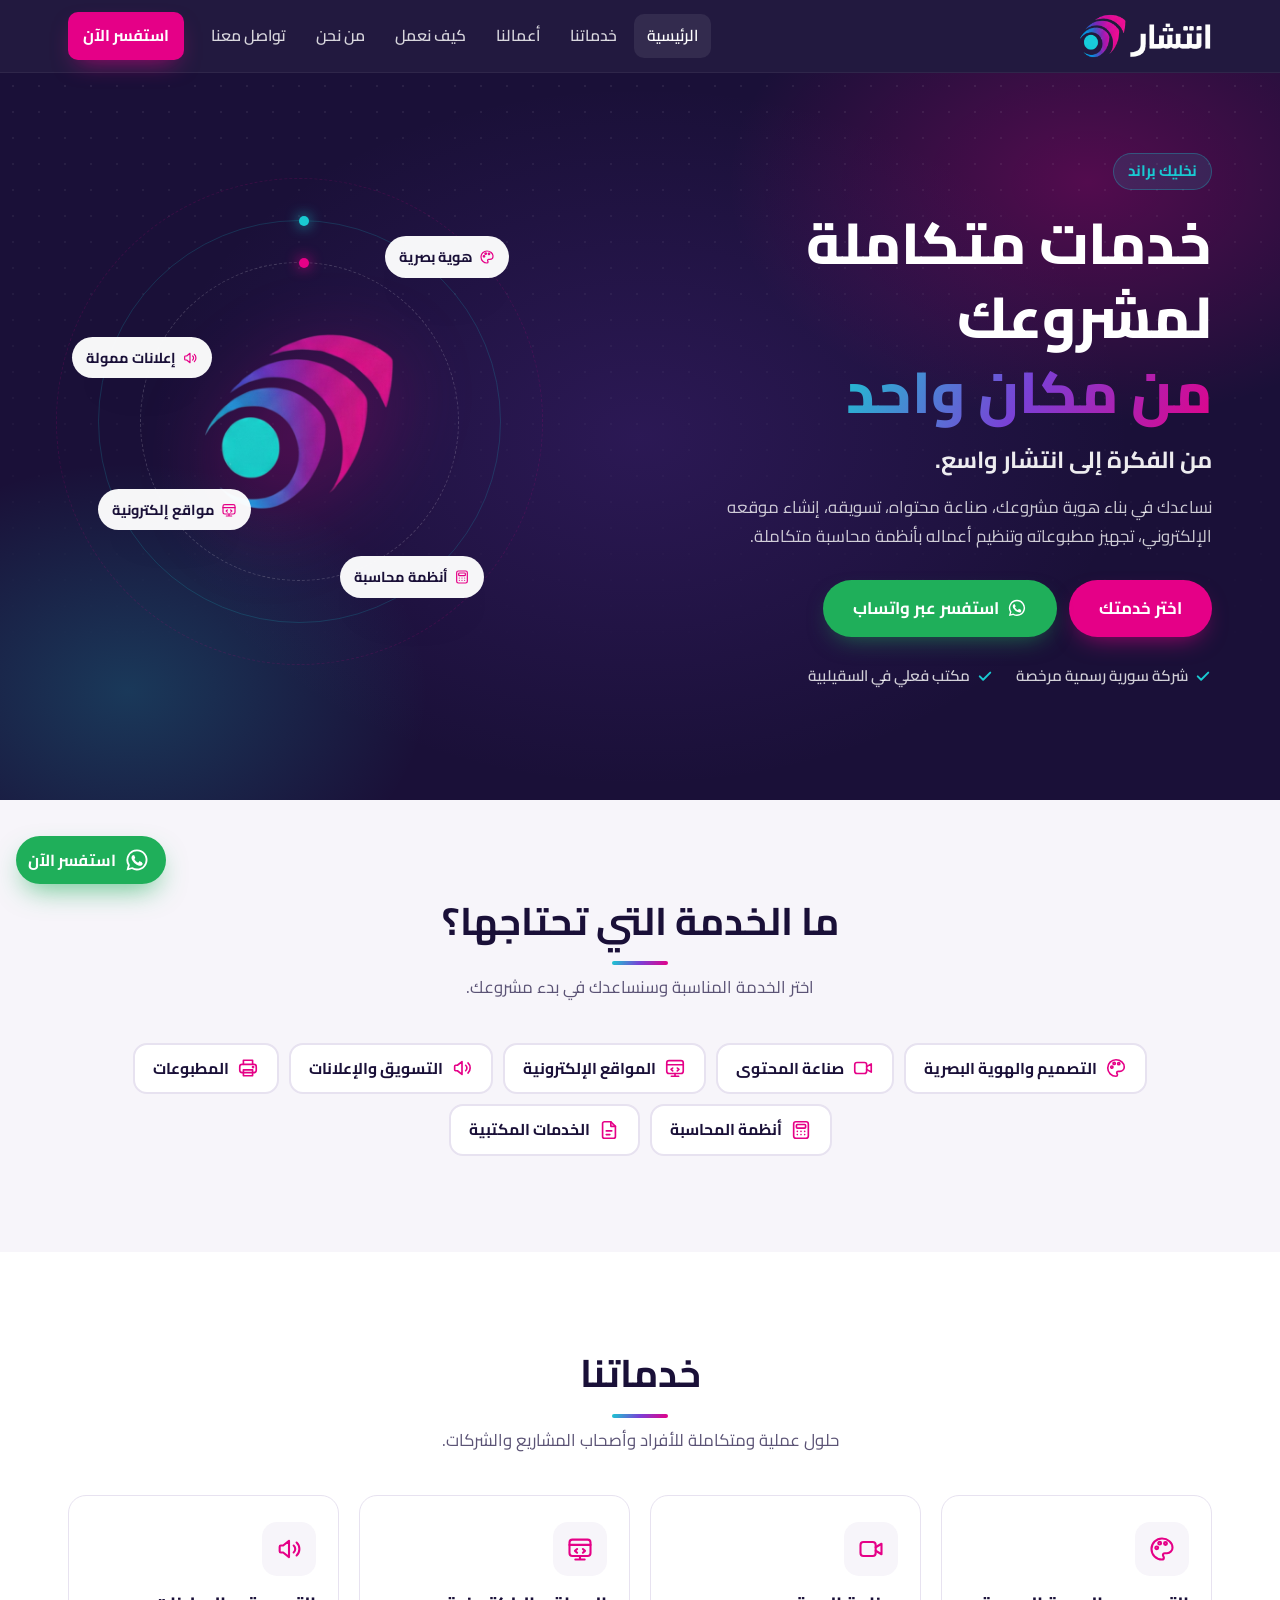
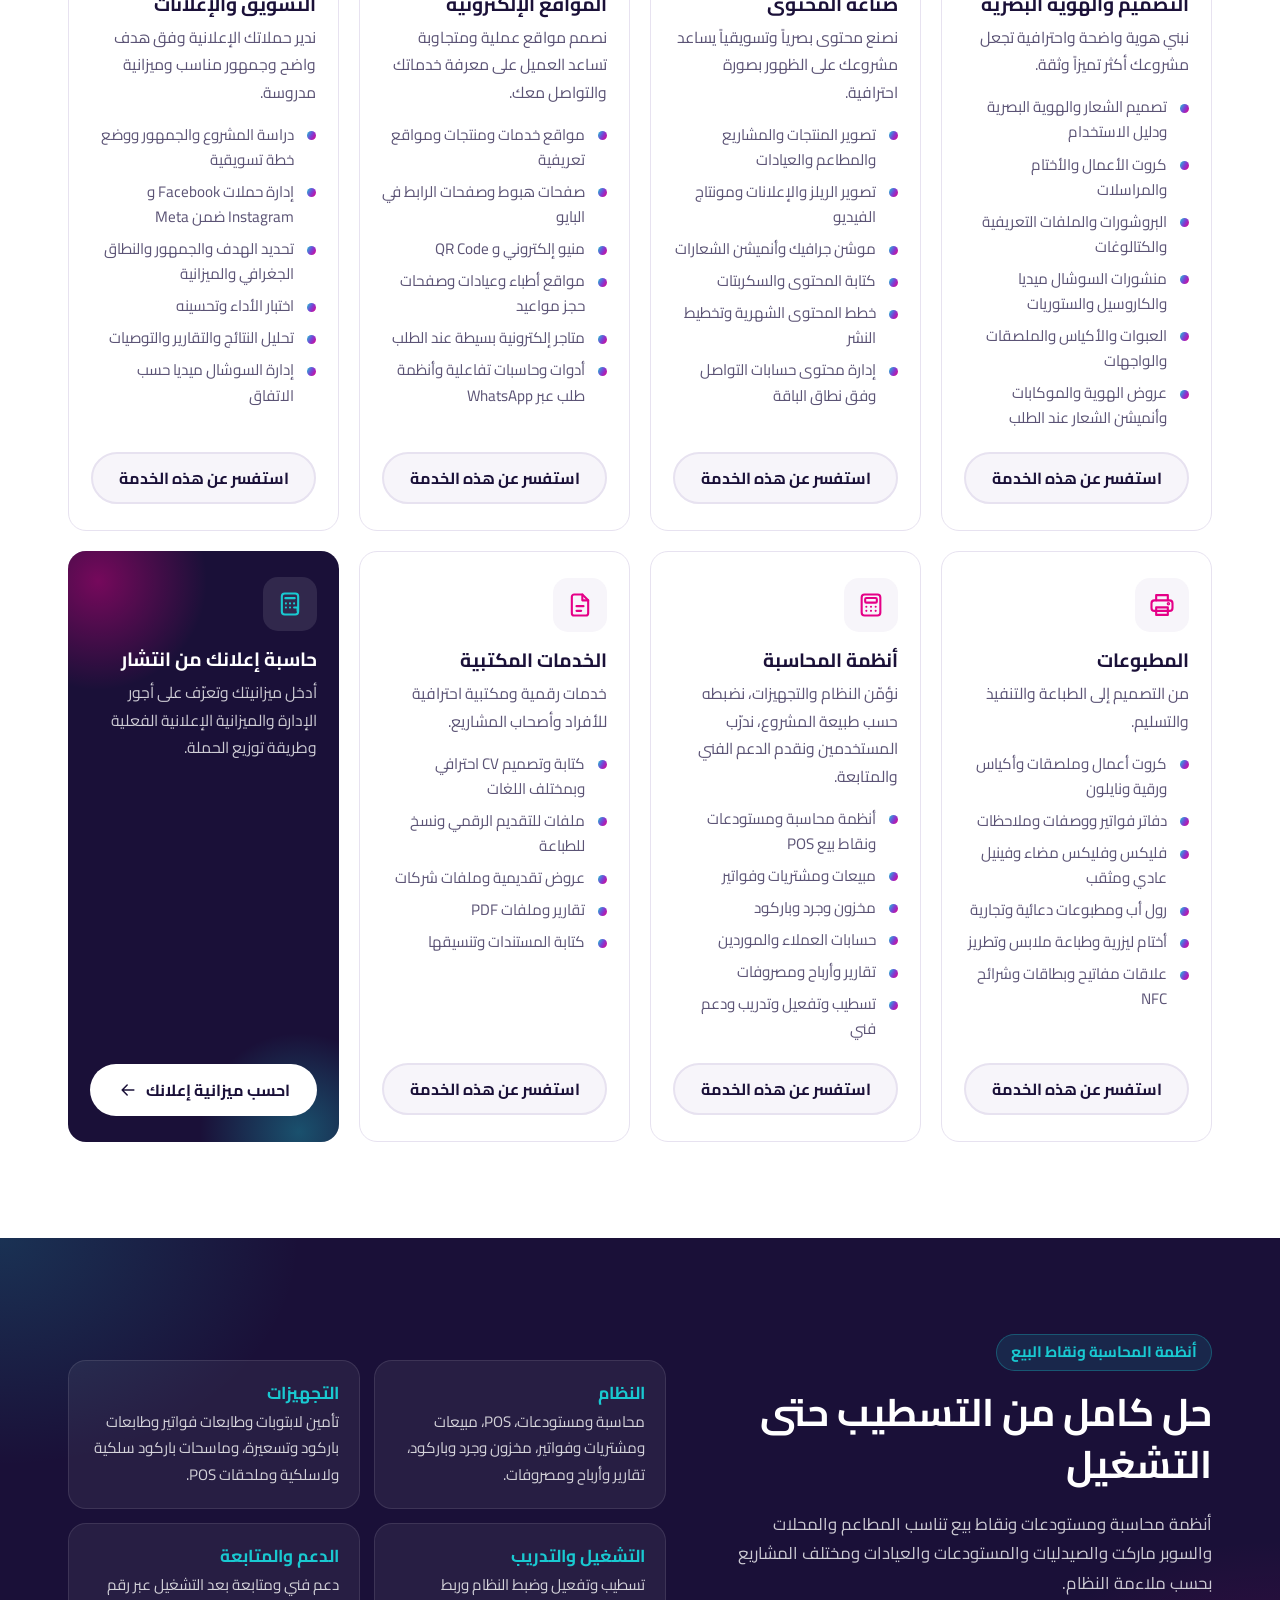
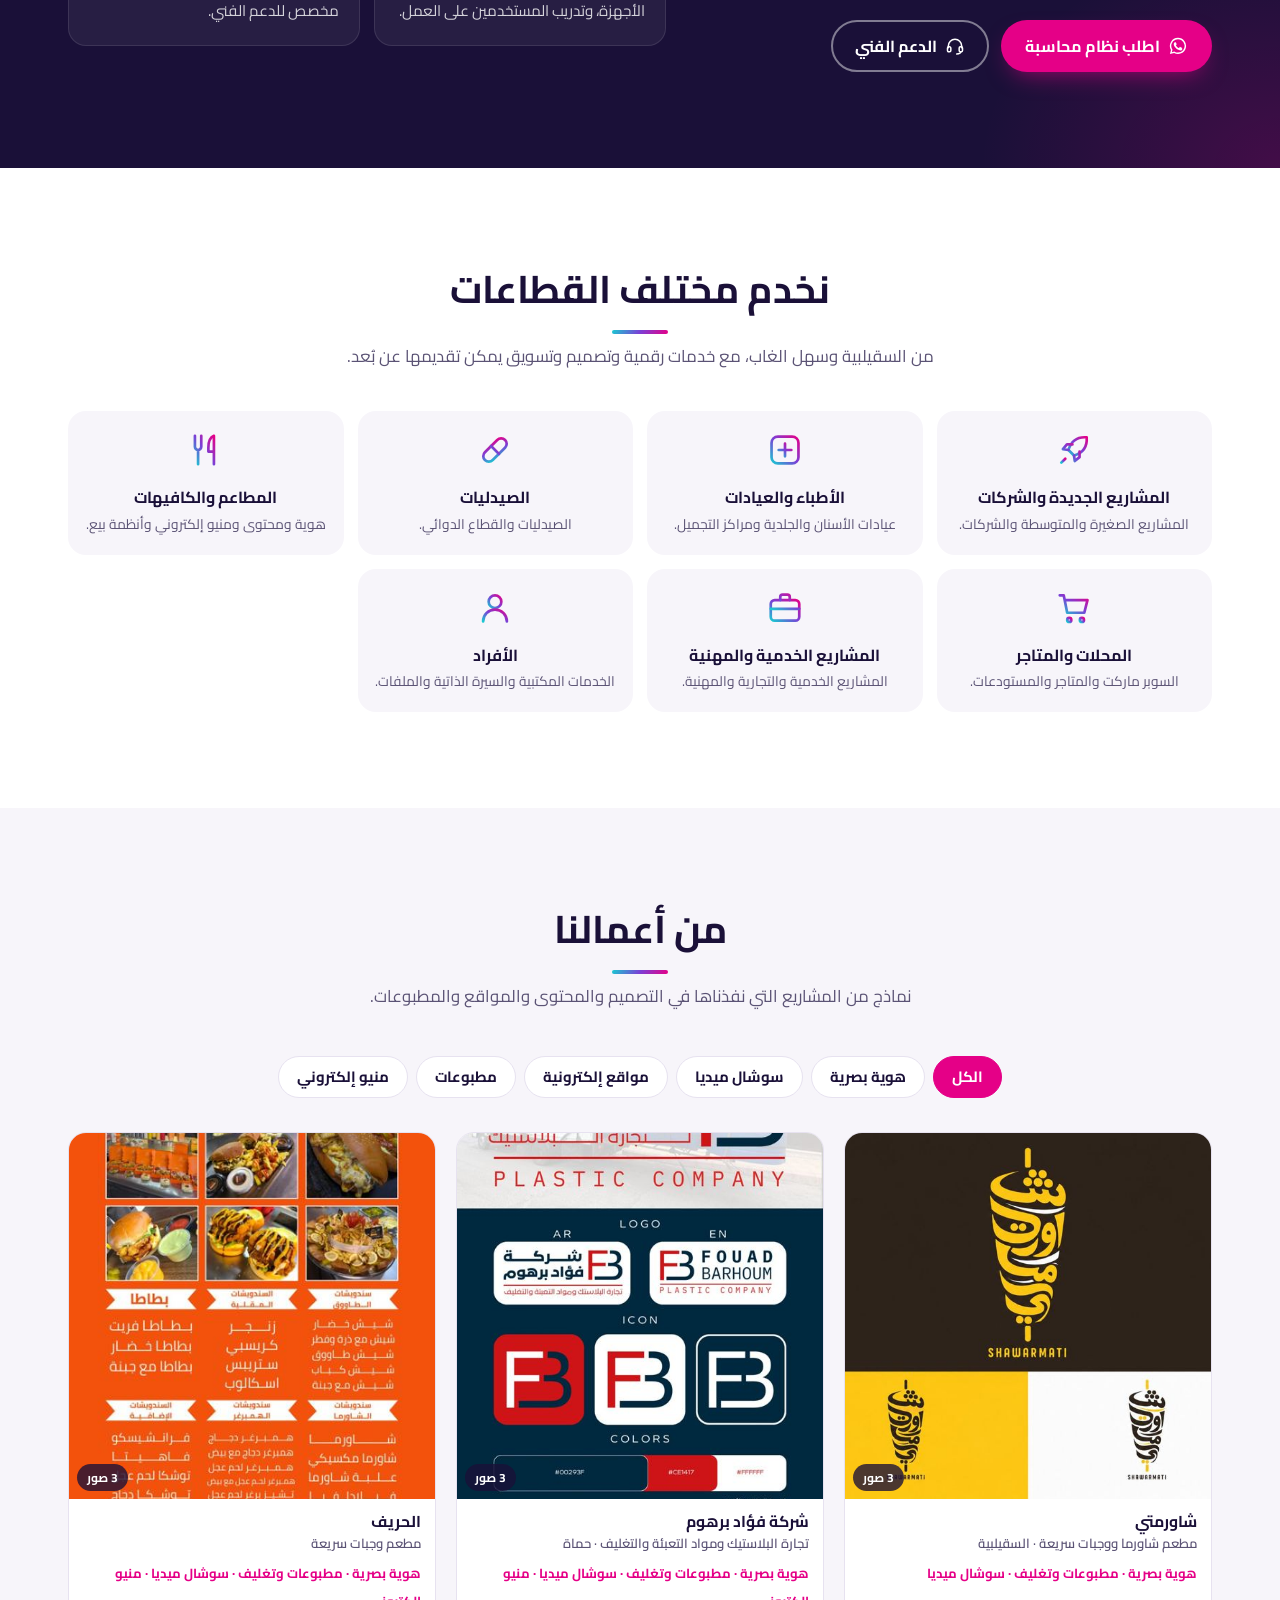
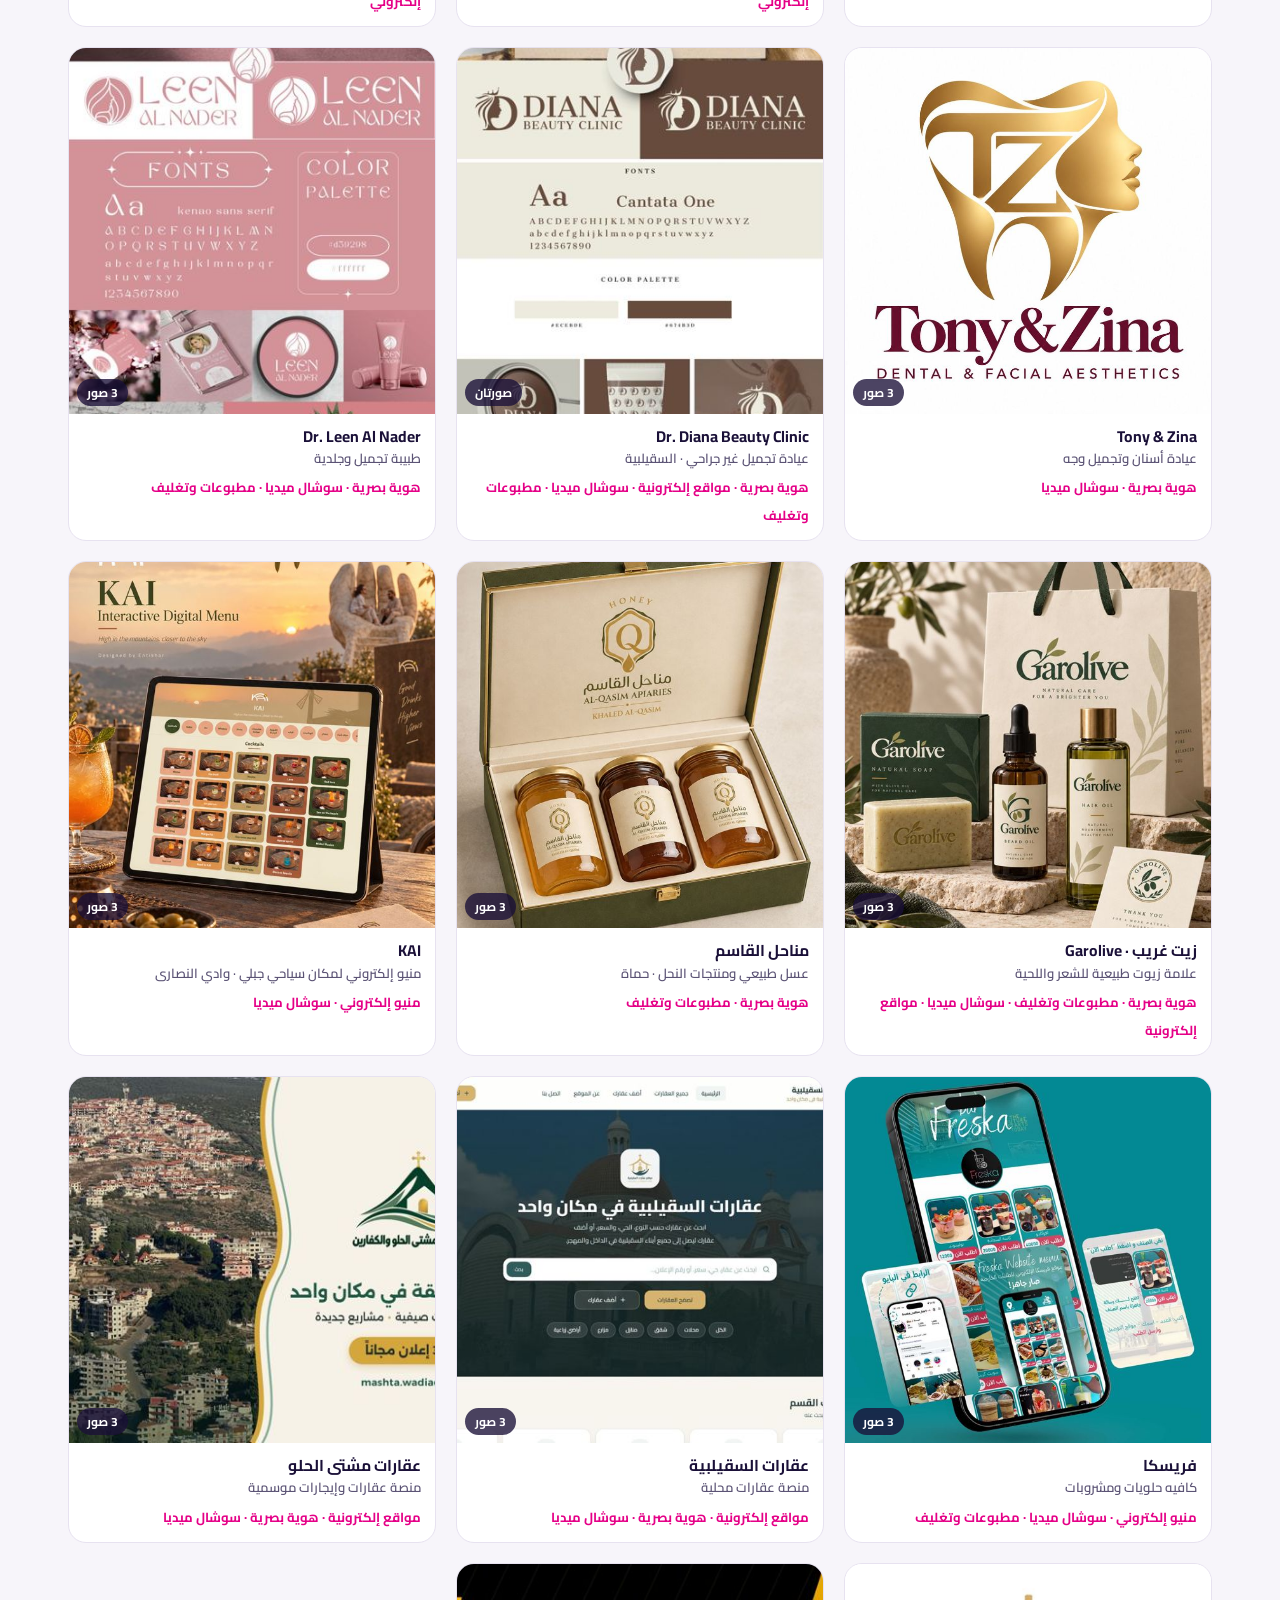
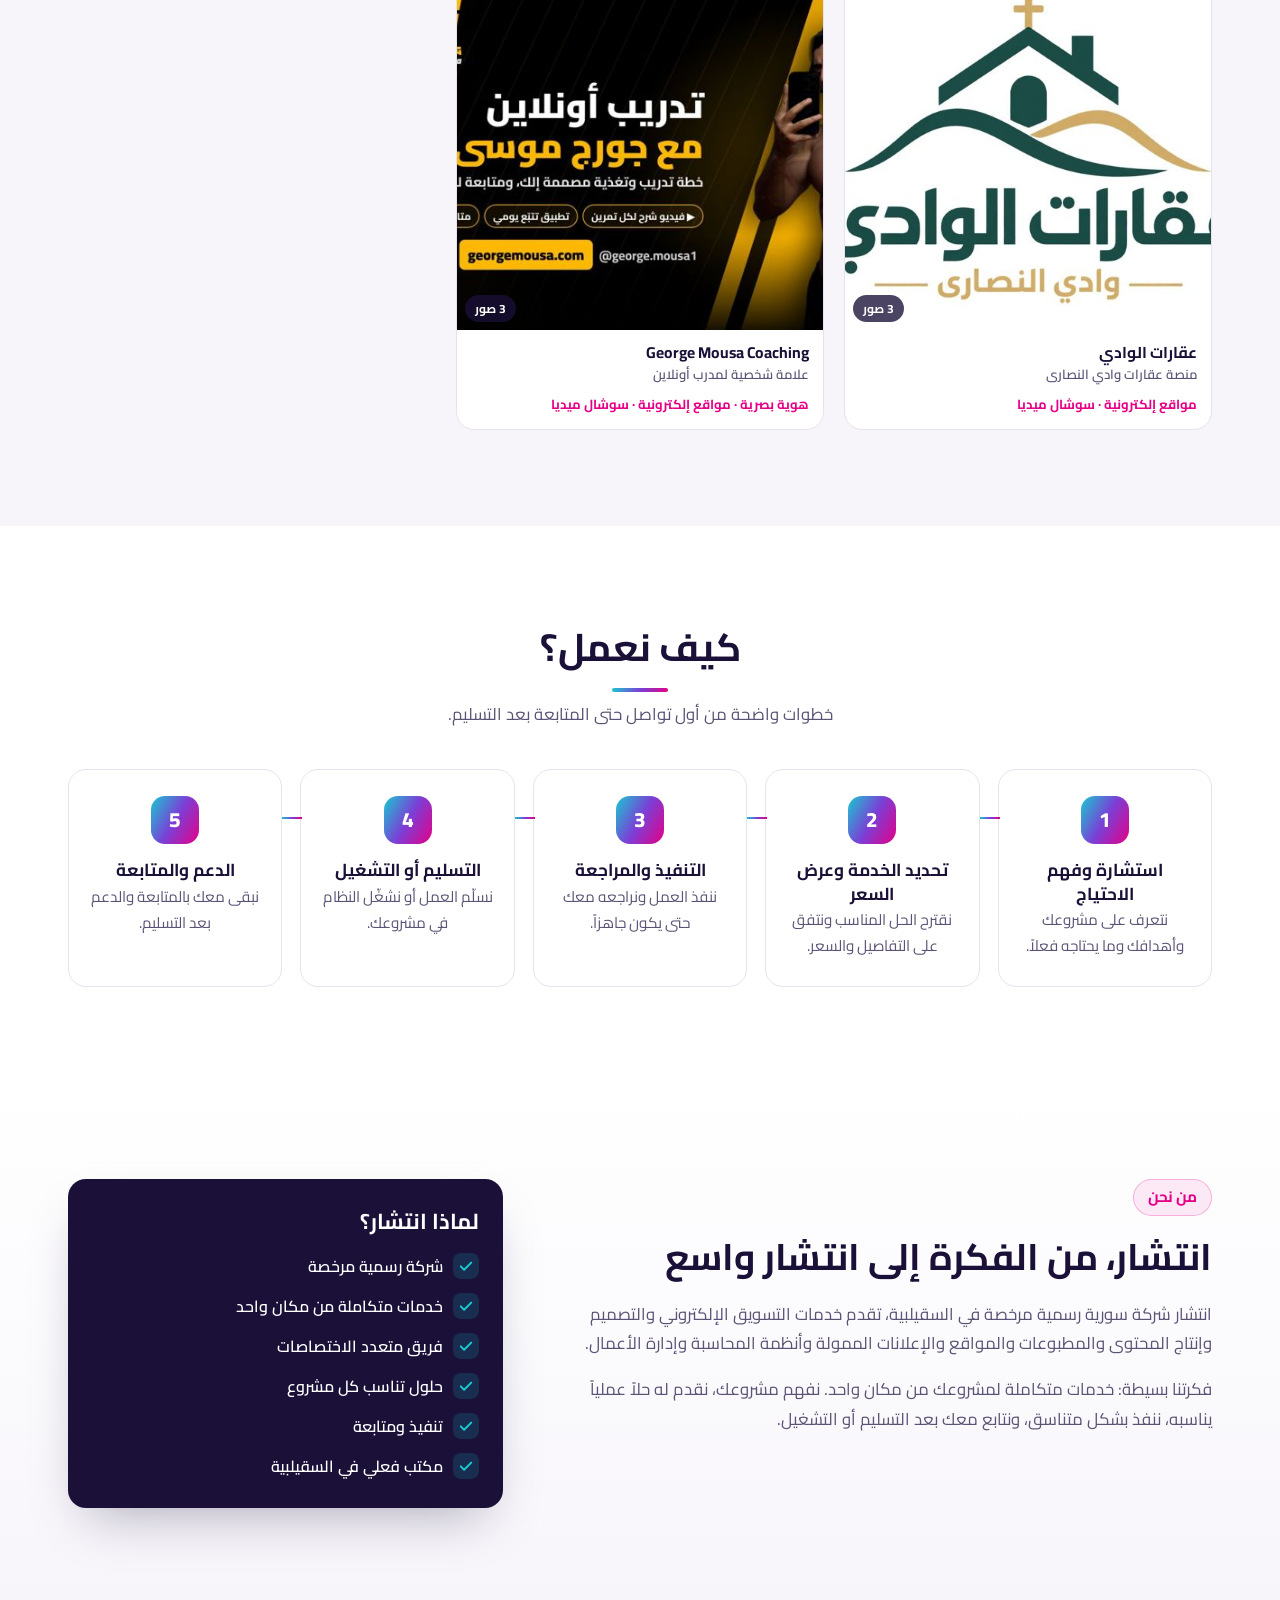
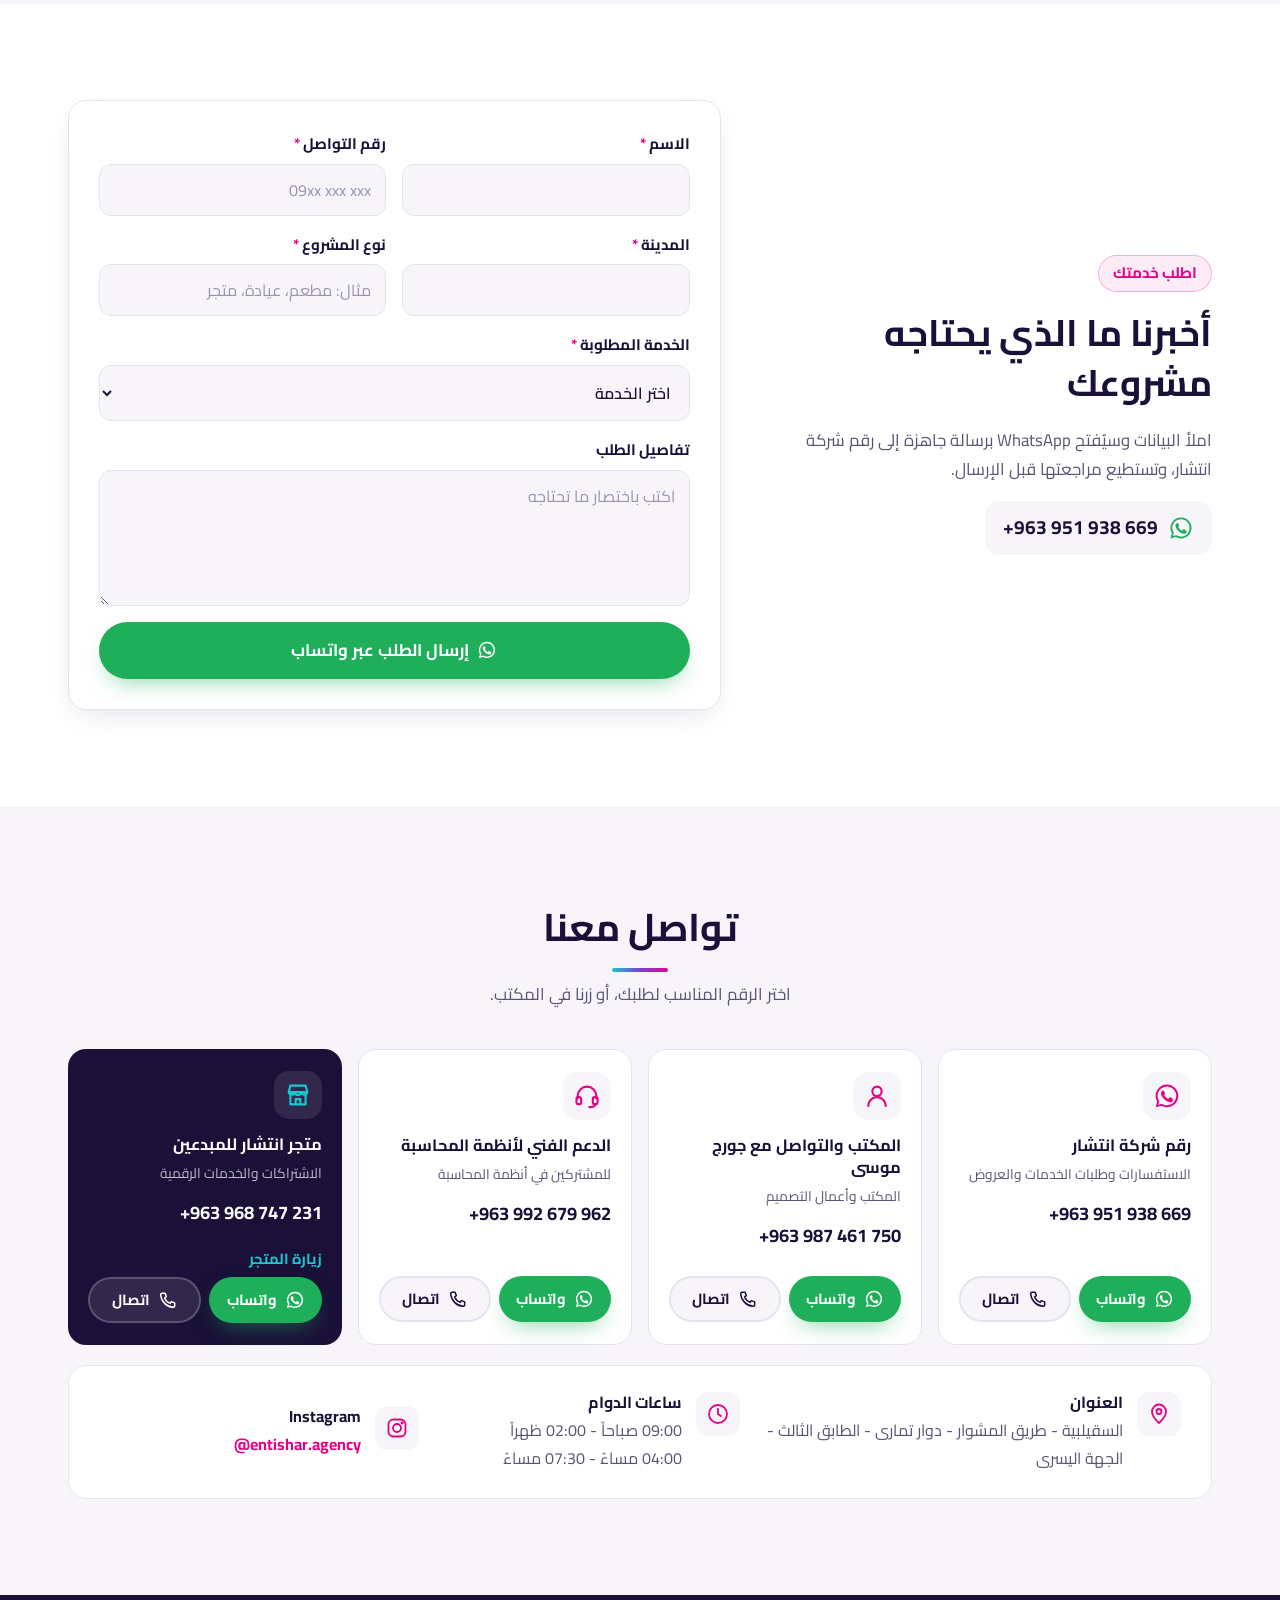
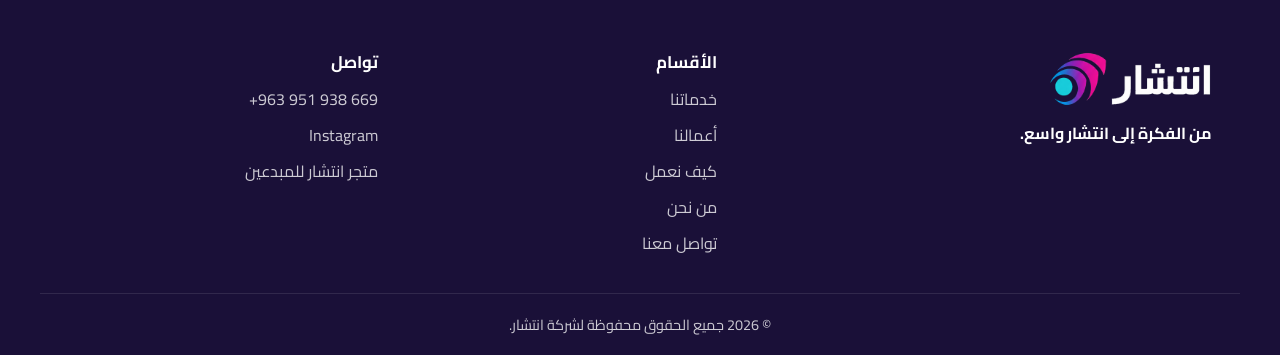
==== commit ae1f56c6: "Add 14 portfolio works to the gallery Projects taken from George-Mousa-Portfolio.pdf, each with its " ====
--- a/index.html
+++ b/index.html
@@ -6,14 +6,14 @@
   <title>انتشار | تسويق وتصميم ومطبوعات ومواقع وأنظمة محاسبة في السقيلبية</title>
   <meta name="description" content="شركة انتشار في السقيلبية تقدم خدمات التصميم والهوية البصرية، صناعة المحتوى، المواقع الإلكترونية، المطبوعات، الإعلانات الممولة وأنظمة المحاسبة ونقاط البيع.">
   <meta name="theme-color" content="#1A1038">
-  <link rel="canonical" href="https://mousageorge612-dot.github.io/entishar-site/">
+  <link rel="canonical" href="https://entishar.agency/">
   <meta property="og:type" content="website">
   <meta property="og:locale" content="ar_SY">
   <meta property="og:site_name" content="انتشار Entishar">
   <meta property="og:title" content="انتشار | خدمات متكاملة لمشروعك من مكان واحد">
   <meta property="og:description" content="تصميم وهوية بصرية، صناعة محتوى، مواقع إلكترونية، تسويق وإعلانات، مطبوعات وأنظمة محاسبة في السقيلبية.">
-  <meta property="og:url" content="https://mousageorge612-dot.github.io/entishar-site/">
-  <meta property="og:image" content="https://mousageorge612-dot.github.io/entishar-site/assets/og-image.jpg">
+  <meta property="og:url" content="https://entishar.agency/">
+  <meta property="og:image" content="https://entishar.agency/assets/og-image.jpg">
   <meta name="twitter:card" content="summary_large_image">
   <link rel="icon" href="assets/favicon.ico" sizes="any">
   <link rel="icon" type="image/png" href="assets/favicon.png">
@@ -26,9 +26,9 @@
     "@context": "https://schema.org",
     "@type": "LocalBusiness",
     "name": "انتشار Entishar",
-    "url": "https://mousageorge612-dot.github.io/entishar-site/",
-    "logo": "https://mousageorge612-dot.github.io/entishar-site/assets/icon-512.png",
-    "image": "https://mousageorge612-dot.github.io/entishar-site/assets/og-image.jpg",
+    "url": "https://entishar.agency/",
+    "logo": "https://entishar.agency/assets/icon-512.png",
+    "image": "https://entishar.agency/assets/og-image.jpg",
     "telephone": "+963951938669",
     "address": {
       "@type": "PostalAddress",
@@ -342,7 +342,7 @@
           <button class="filter" data-filter="social" role="tab" aria-selected="false">سوشال ميديا</button>
           <button class="filter" data-filter="web" role="tab" aria-selected="false">مواقع إلكترونية</button>
           <button class="filter" data-filter="print" role="tab" aria-selected="false">مطبوعات</button>
-          <button class="filter" data-filter="media" role="tab" aria-selected="false">تصوير ومونتاج</button>
+          <button class="filter" data-filter="menu" role="tab" aria-selected="false">منيو إلكتروني</button>
         </div>
         <div class="gallery" id="gallery"></div>
       </div>
@@ -505,7 +505,9 @@
 
   <div class="lightbox" id="lightbox" role="dialog" aria-modal="true" aria-label="عرض العمل" hidden>
     <button class="lb-close" id="lbClose" aria-label="إغلاق"><svg class="ico"><use href="#i-close"/></svg></button>
-    <figure><img id="lbImg" alt=""><figcaption id="lbCap"></figcaption></figure>
+    <button class="lb-nav lb-prev" id="lbPrev" aria-label="الصورة السابقة">&#8250;</button>
+    <button class="lb-nav lb-next" id="lbNext" aria-label="الصورة التالية">&#8249;</button>
+    <figure><img id="lbImg" alt=""><figcaption><strong id="lbCap"></strong><span id="lbSub"></span><span class="lb-count" id="lbCount"></span><a id="lbLink" target="_blank" rel="noopener" hidden>زيارة الموقع</a></figcaption></figure>
   </div>
 
   <script src="data.js"></script>
--- a/styles.css
+++ b/styles.css
@@ -233,11 +233,13 @@
 @media (min-width:768px){.gallery{grid-template-columns:repeat(3,1fr);gap:20px}}
 .work{position:relative;border-radius:var(--radius);overflow:hidden;background:#fff;border:1px solid var(--line);animation:rise .35s ease;display:flex;flex-direction:column}
 .work[hidden]{display:none}
-.work-media{aspect-ratio:4/5;background:#fff;display:block;width:100%;border:0;padding:0;cursor:zoom-in;overflow:hidden}
+.work-media{position:relative;aspect-ratio:1/1;background:#fff;display:block;width:100%;border:0;padding:0;cursor:zoom-in;overflow:hidden}
 .work-media img{width:100%;height:100%;object-fit:cover;transition:transform .4s ease}
 .work:hover .work-media img{transform:scale(1.04)}
 .work-info{padding:12px 14px}
 .work-info h3{font-size:.98rem;margin:0}
+.work-info p{margin:2px 0 4px;font-size:.82rem;color:var(--muted);line-height:1.5}
+.work-count{position:absolute;bottom:8px;left:8px;background:rgba(26,16,56,.78);color:#fff;font-size:.75rem;font-weight:700;padding:3px 10px;border-radius:999px}
 .work-info span{font-size:.82rem;color:var(--magenta);font-weight:700}
 .work.placeholder .work-media{cursor:default;display:grid;place-items:center;background:
   linear-gradient(135deg,rgba(25,201,209,.10),rgba(123,63,214,.10) 50%,rgba(229,0,135,.10));border-bottom:1px dashed var(--line)}
@@ -349,7 +351,15 @@
 .lightbox[hidden]{display:none}
 .lightbox figure{margin:0;max-width:min(1000px,100%);max-height:100%;display:flex;flex-direction:column;align-items:center;gap:12px}
 .lightbox img{max-height:calc(100vh - 140px);width:auto;max-width:100%;object-fit:contain;border-radius:12px}
-.lightbox figcaption{color:#fff;font-weight:700;text-align:center}
+.lightbox figcaption{color:#fff;text-align:center;display:flex;flex-direction:column;align-items:center;gap:2px}
+.lightbox figcaption strong{font-weight:800}
+#lbSub{font-size:.85rem;opacity:.8}
+.lb-count{font-size:.8rem;opacity:.7}
+#lbLink{margin-top:6px;color:#fff;background:var(--magenta);padding:6px 16px;border-radius:999px;font-weight:700;font-size:.85rem;text-decoration:none}
+.lightbox img{max-height:calc(100vh - 190px)!important}
+.lb-nav{position:absolute;top:50%;transform:translateY(-50%);width:46px;height:46px;border-radius:50%;border:0;background:rgba(255,255,255,.14);color:#fff;font-size:2rem;line-height:1;cursor:pointer;z-index:2}
+.lb-nav[hidden]{display:none}
+.lb-prev{right:10px}.lb-next{left:10px}
 .lb-close{position:absolute;top:12px;left:12px;width:46px;height:46px;border-radius:50%;border:0;background:rgba(255,255,255,.12);color:#fff;cursor:pointer;display:grid;place-items:center}
 @keyframes fade{from{opacity:0}to{opacity:1}}
 
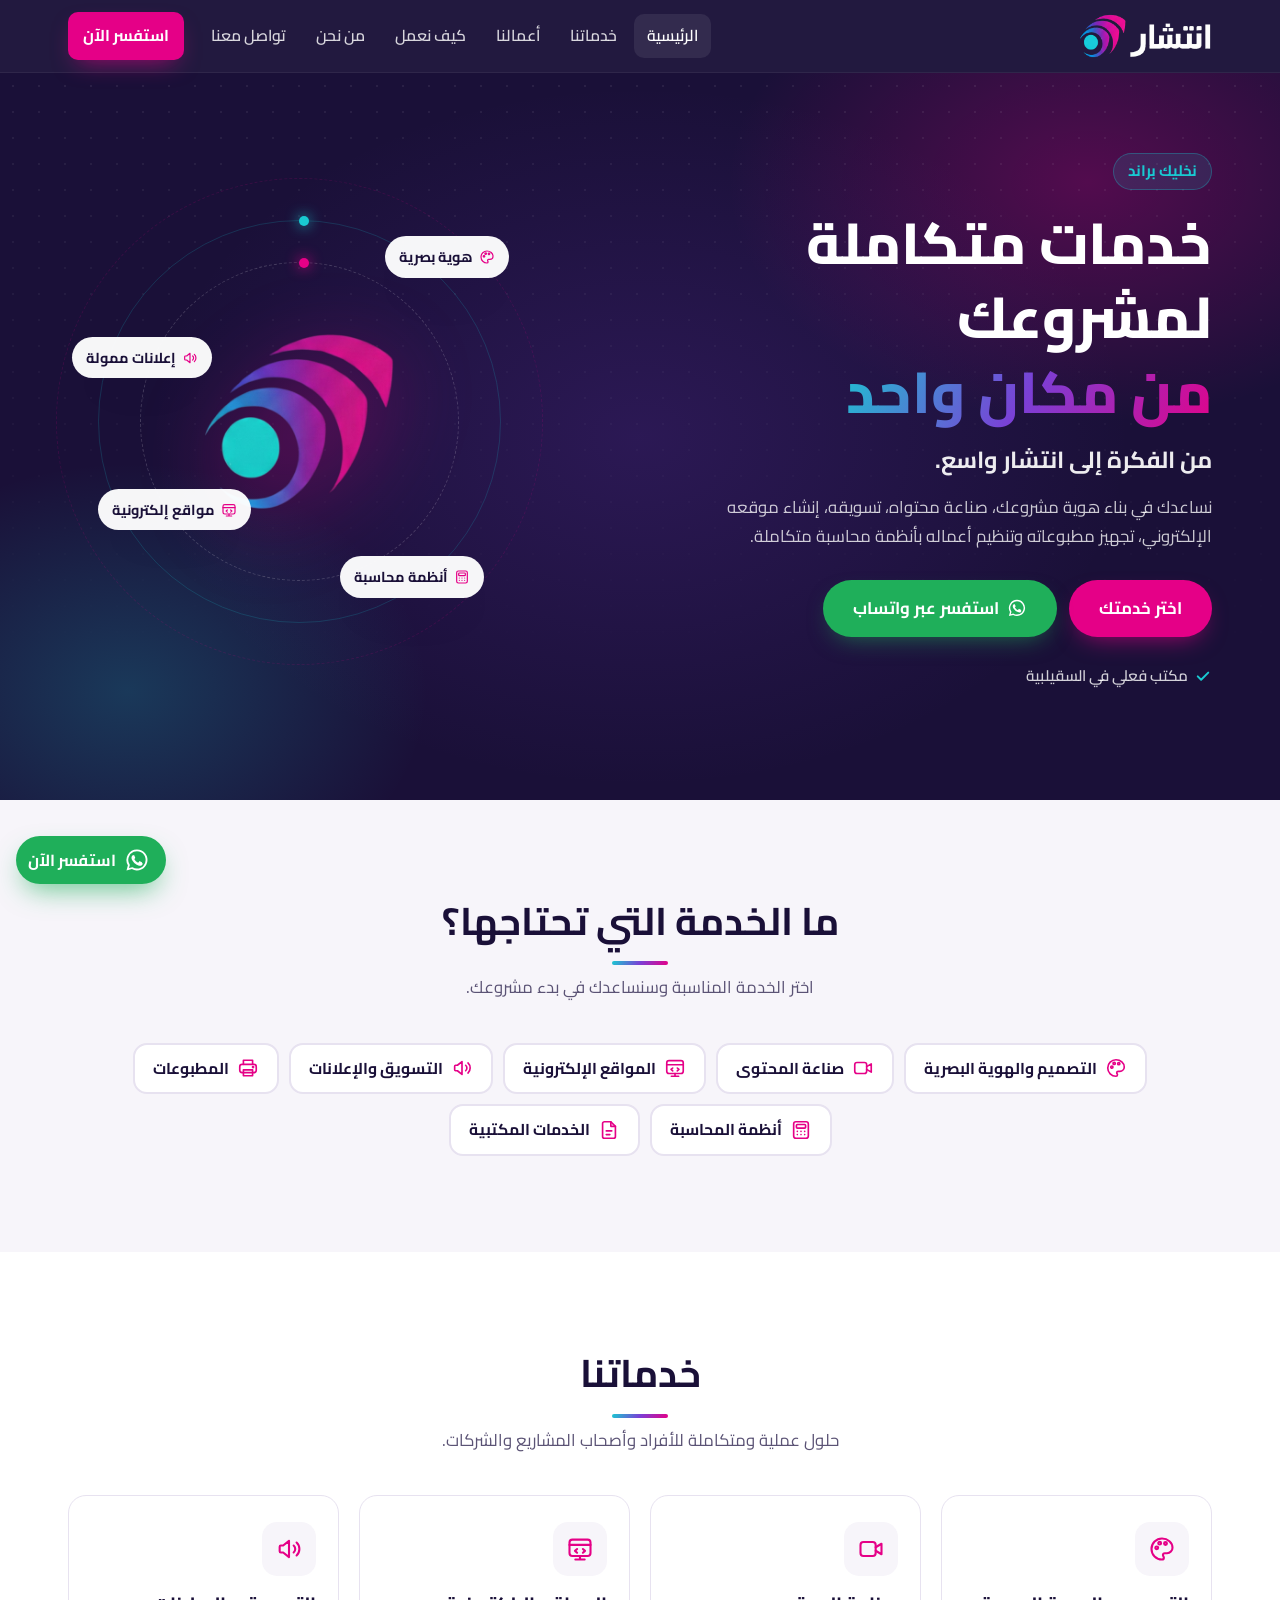
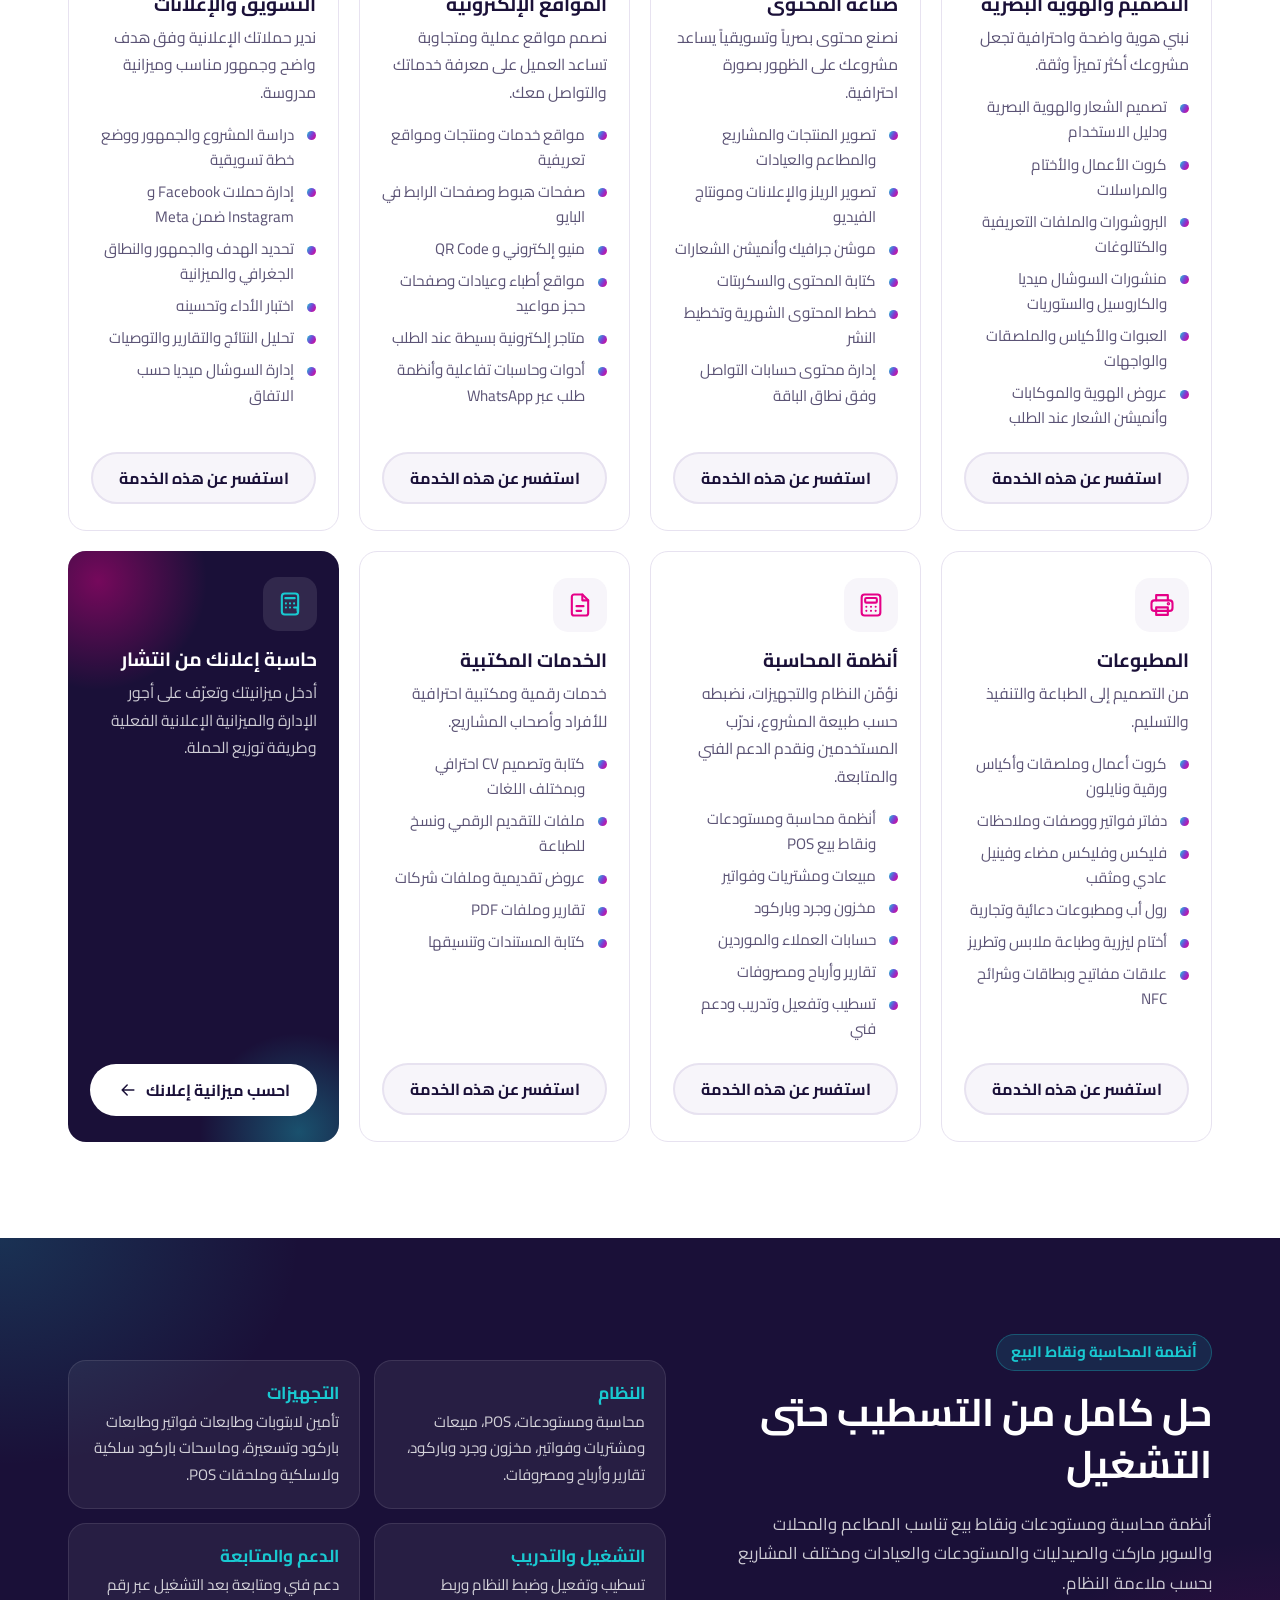
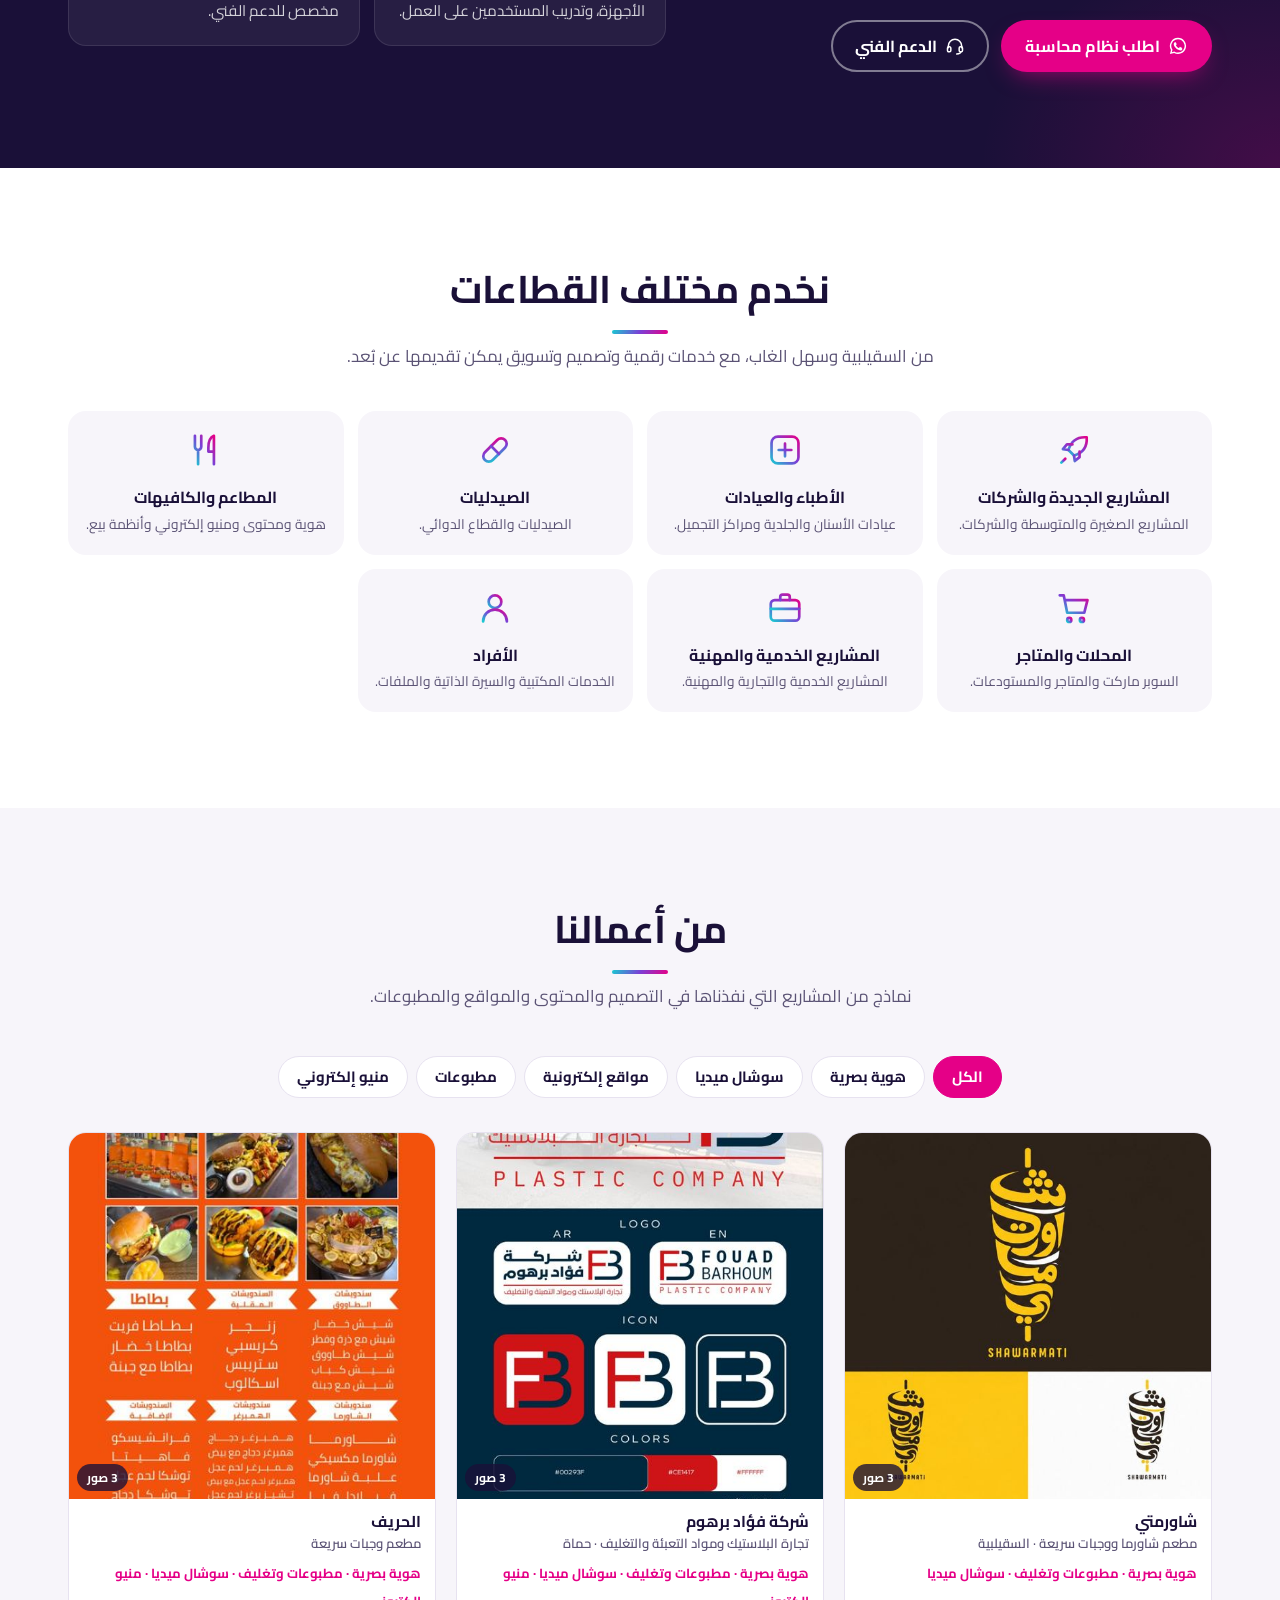
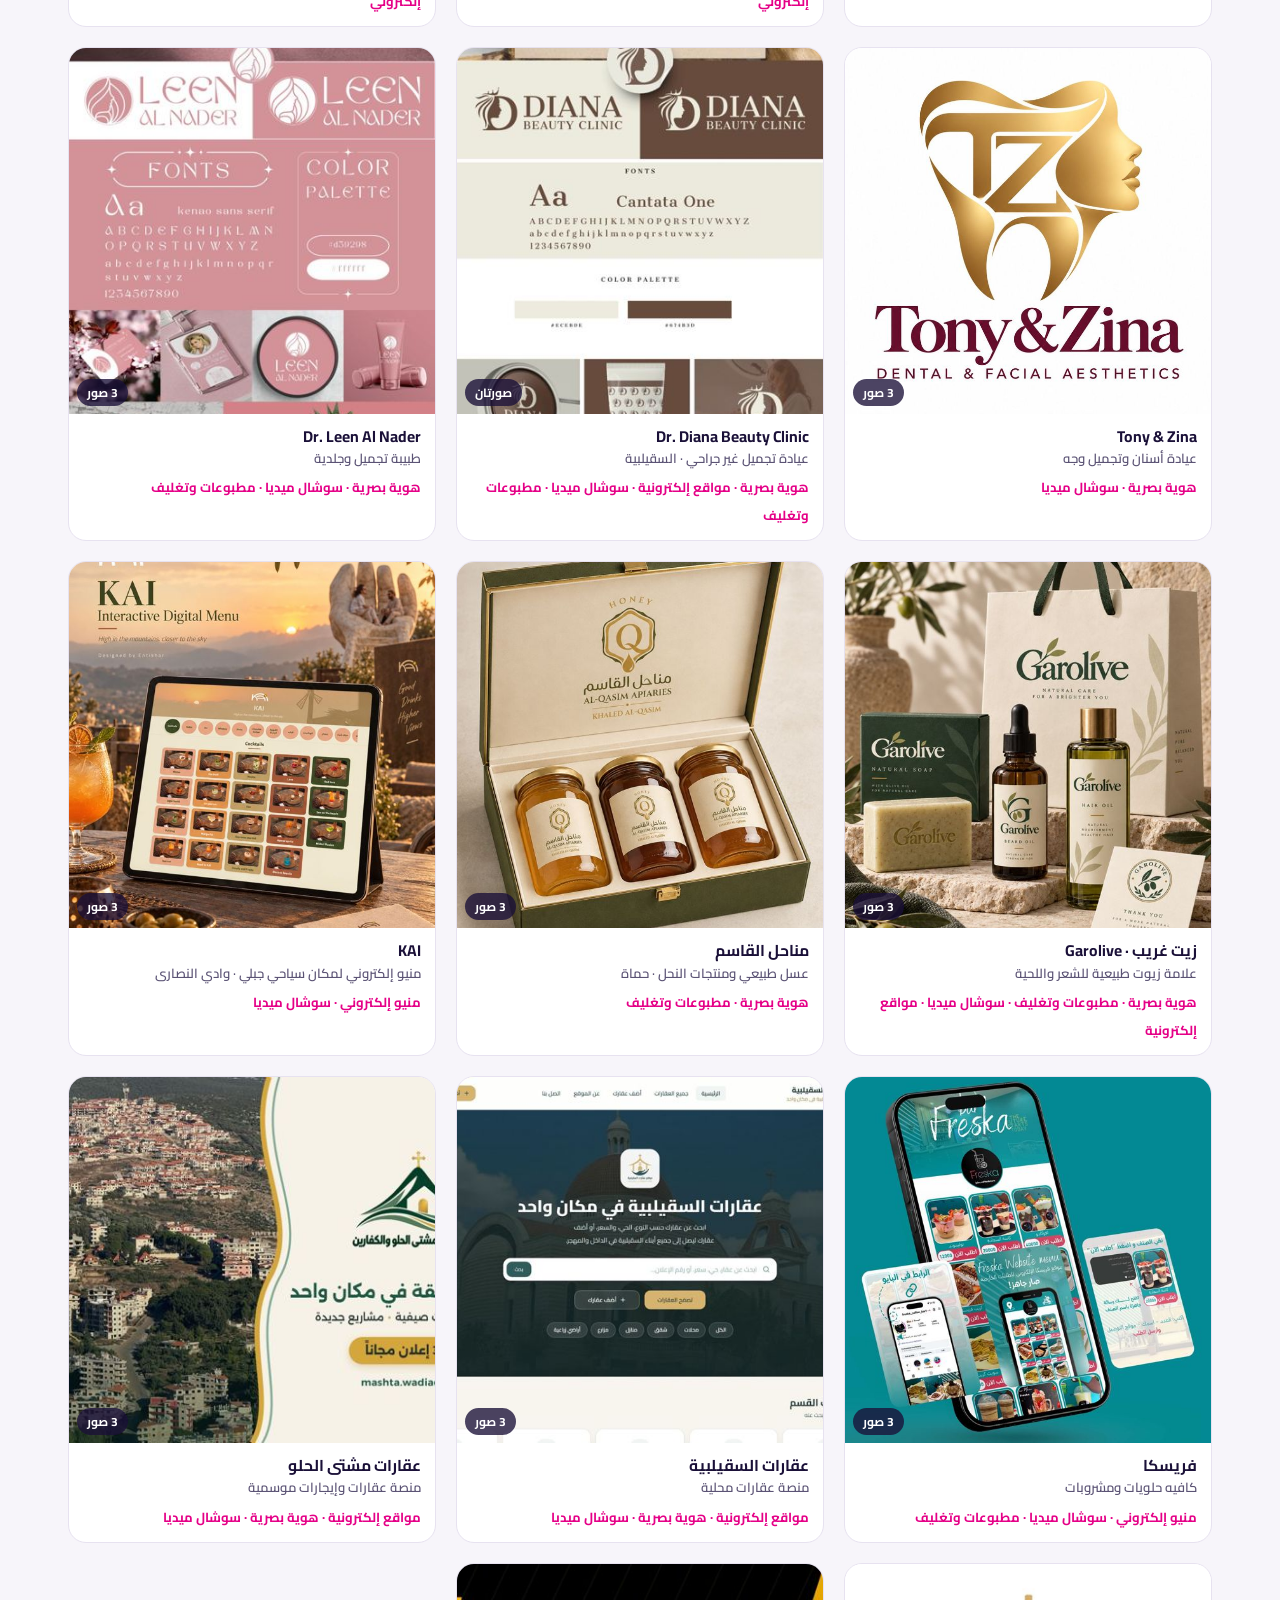
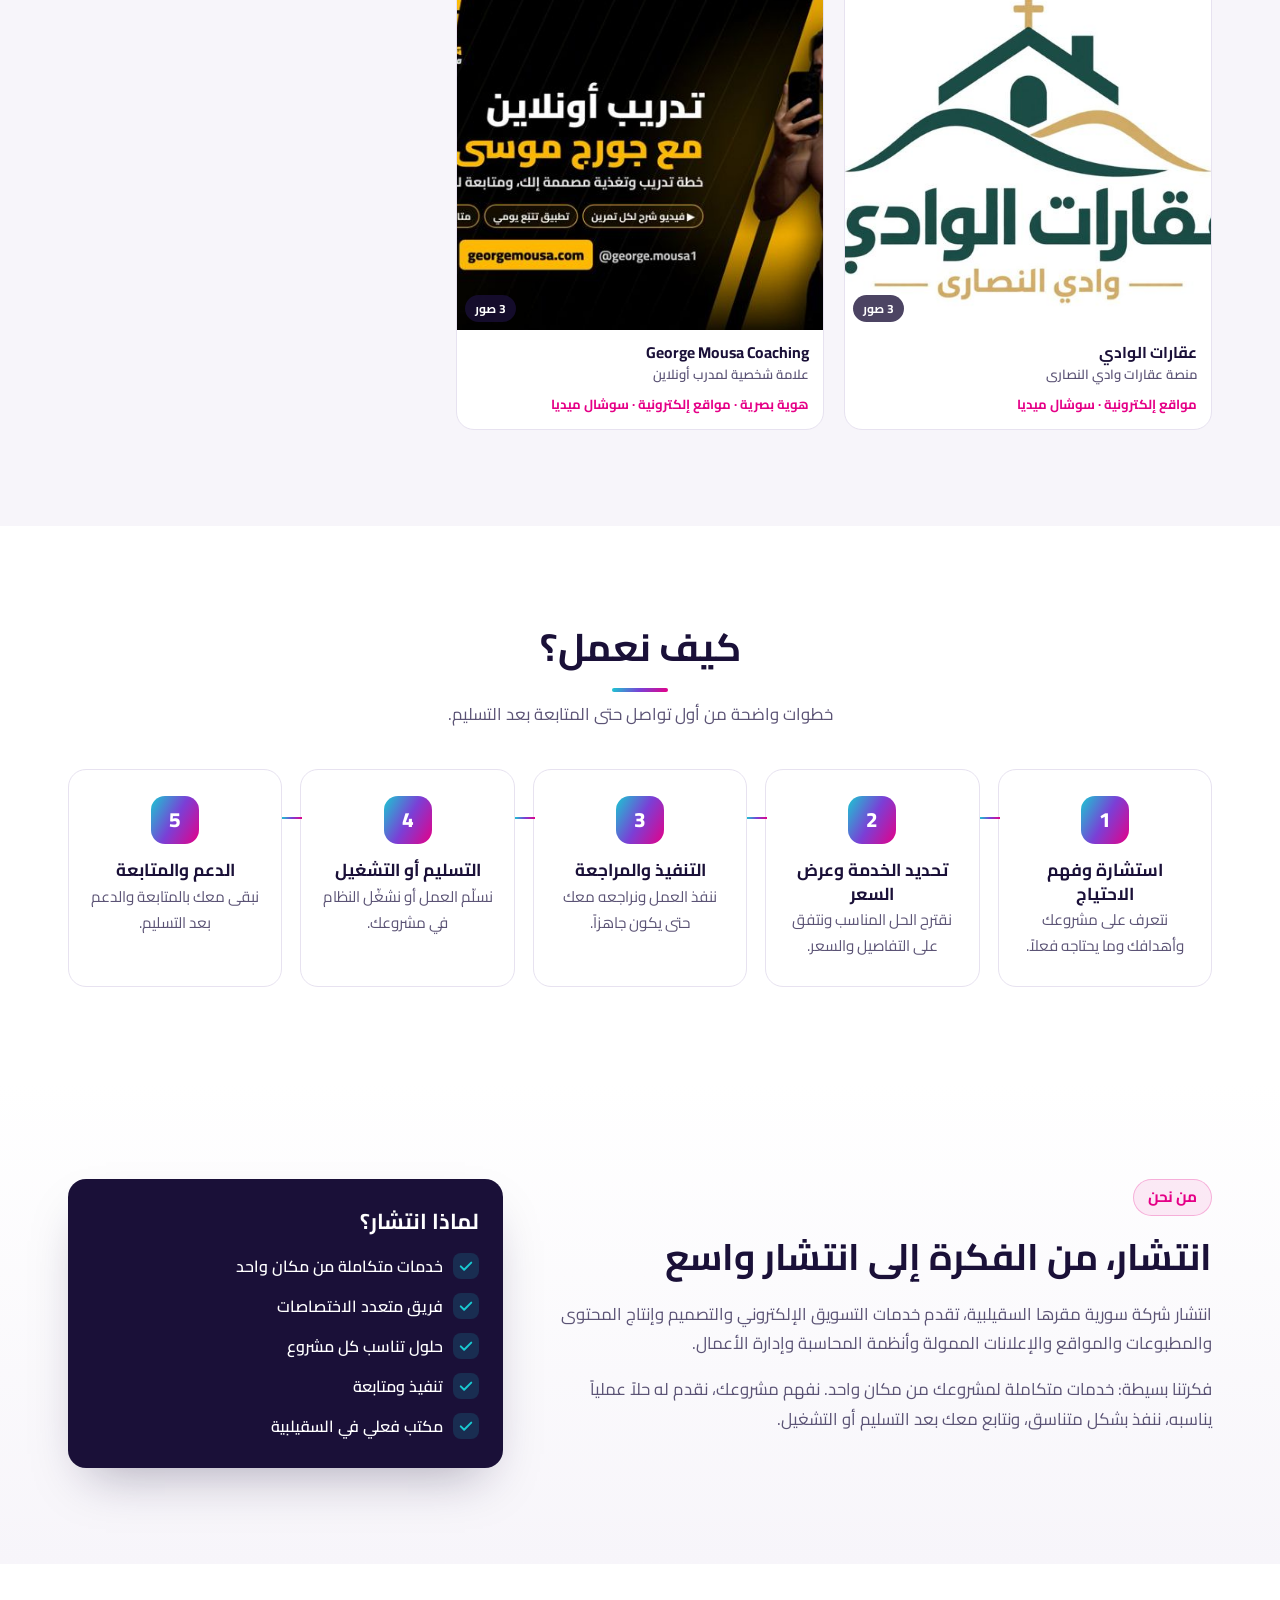
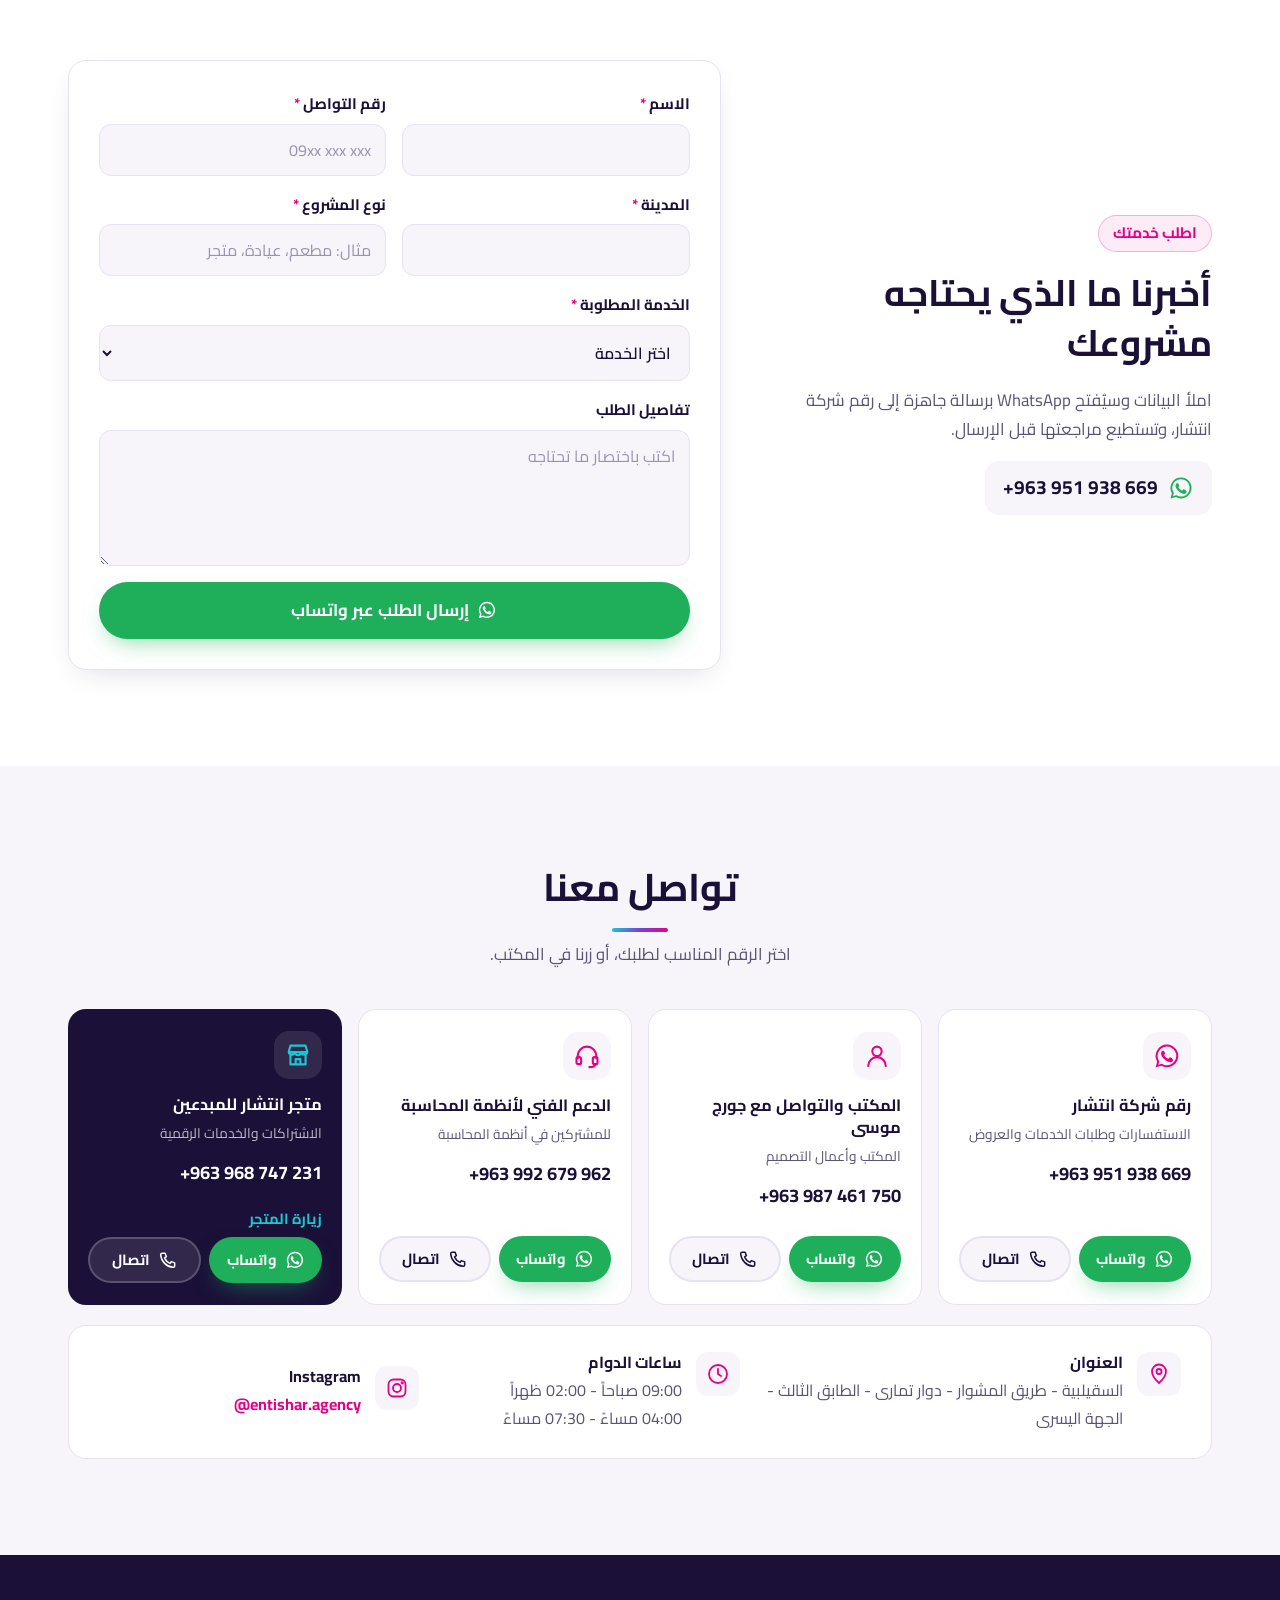
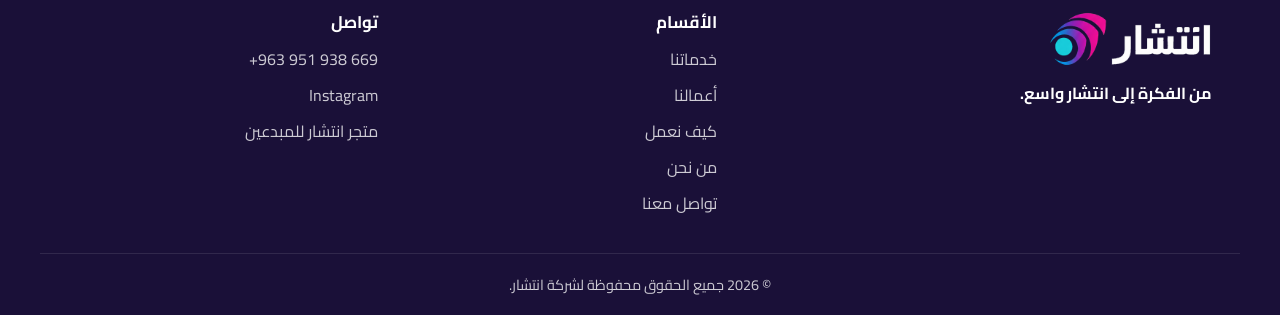
==== commit 29a70d3a: "Remove licensed-company claims from the site Co-Authored-By: Claude Opus 5.5 <noreply@anthropic.com>" ====
--- a/index.html
+++ b/index.html
@@ -118,7 +118,6 @@
             </a>
           </div>
           <ul class="hero-points">
-            <li><svg class="ico"><use href="#i-check"/></svg> شركة سورية رسمية مرخصة</li>
             <li><svg class="ico"><use href="#i-check"/></svg> مكتب فعلي في السقيلبية</li>
           </ul>
         </div>
@@ -371,13 +370,12 @@
         <div class="about-text reveal">
           <span class="eyebrow">من نحن</span>
           <h2>انتشار، من الفكرة إلى انتشار واسع</h2>
-          <p>انتشار شركة سورية رسمية مرخصة في السقيلبية، تقدم خدمات التسويق الإلكتروني والتصميم وإنتاج المحتوى والمطبوعات والمواقع والإعلانات الممولة وأنظمة المحاسبة وإدارة الأعمال.</p>
+          <p>انتشار شركة سورية مقرها السقيلبية، تقدم خدمات التسويق الإلكتروني والتصميم وإنتاج المحتوى والمطبوعات والمواقع والإعلانات الممولة وأنظمة المحاسبة وإدارة الأعمال.</p>
           <p>فكرتنا بسيطة: خدمات متكاملة لمشروعك من مكان واحد. نفهم مشروعك، نقدم له حلاً عملياً يناسبه، ننفذ بشكل متناسق، ونتابع معك بعد التسليم أو التشغيل.</p>
         </div>
         <div class="why reveal">
           <h3>لماذا انتشار؟</h3>
           <ul class="why-list">
-            <li><svg class="ico"><use href="#i-check"/></svg>شركة رسمية مرخصة</li>
             <li><svg class="ico"><use href="#i-check"/></svg>خدمات متكاملة من مكان واحد</li>
             <li><svg class="ico"><use href="#i-check"/></svg>فريق متعدد الاختصاصات</li>
             <li><svg class="ico"><use href="#i-check"/></svg>حلول تناسب كل مشروع</li>
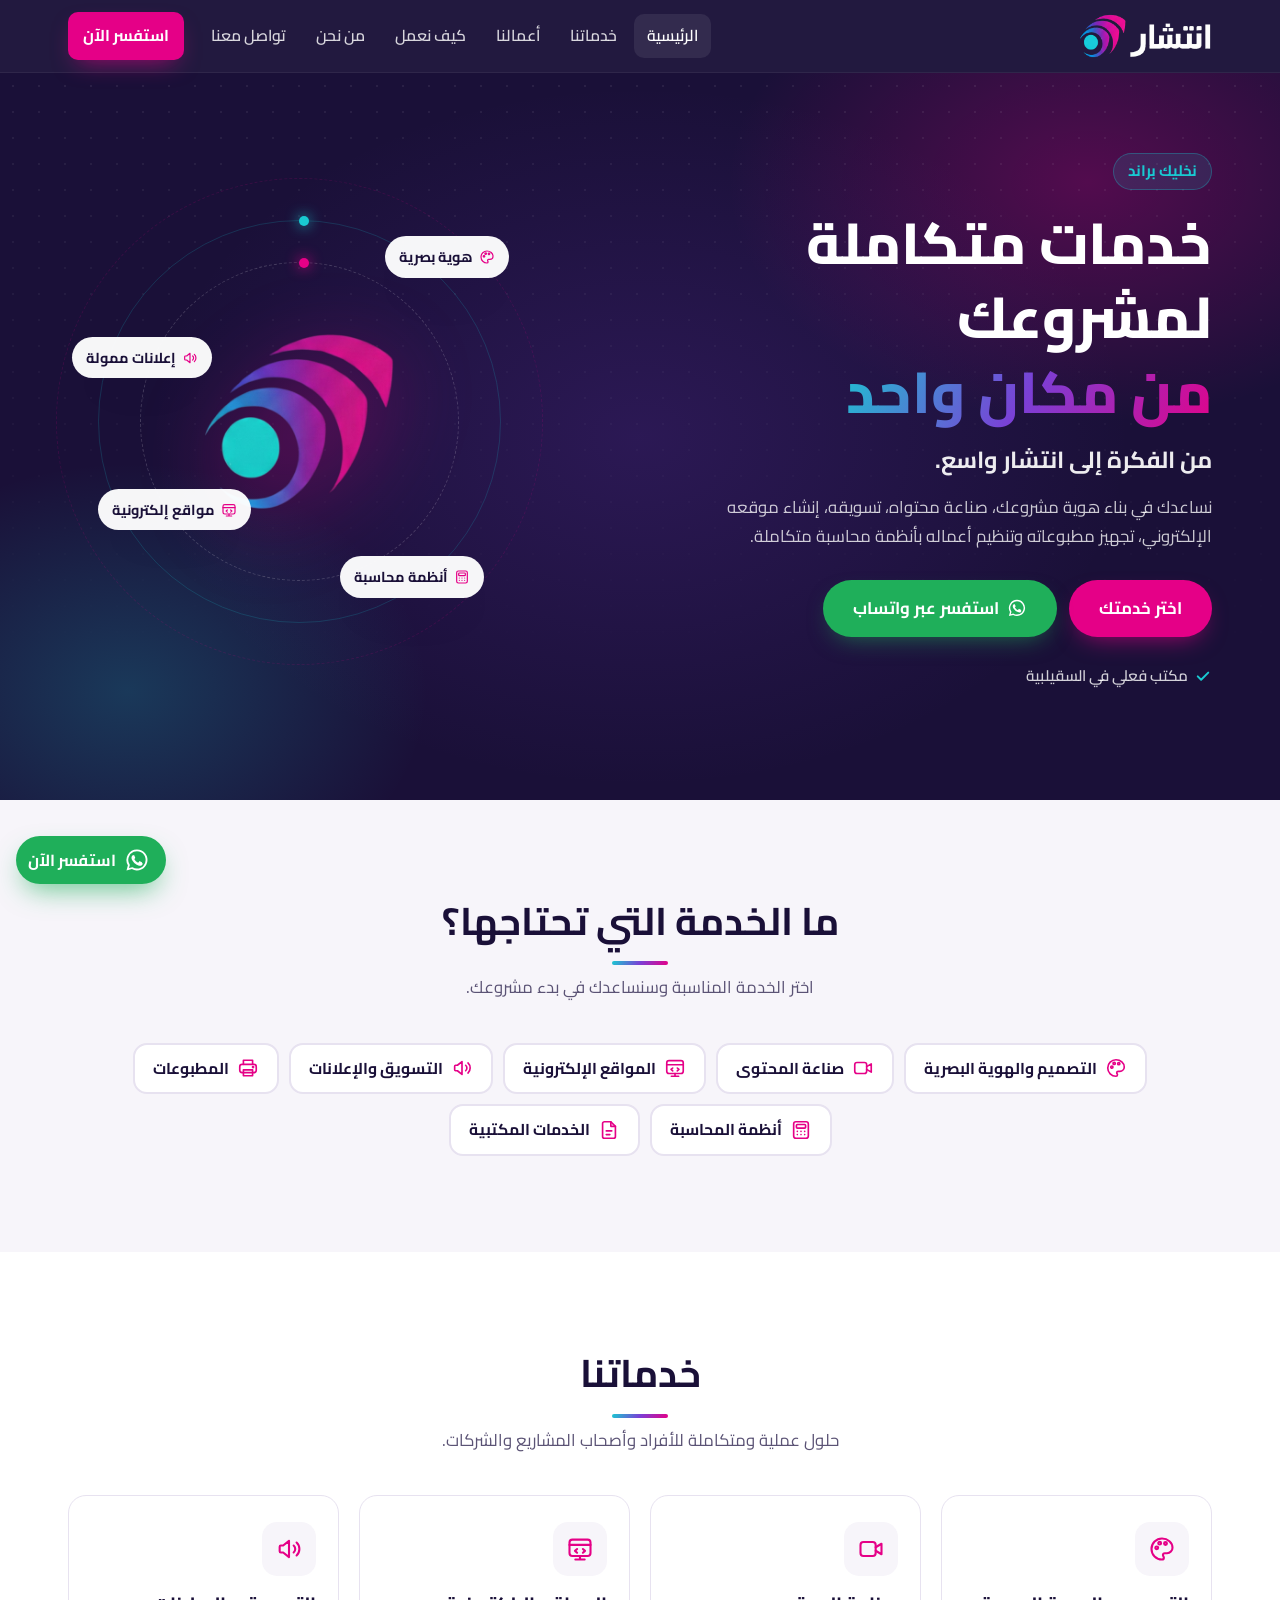
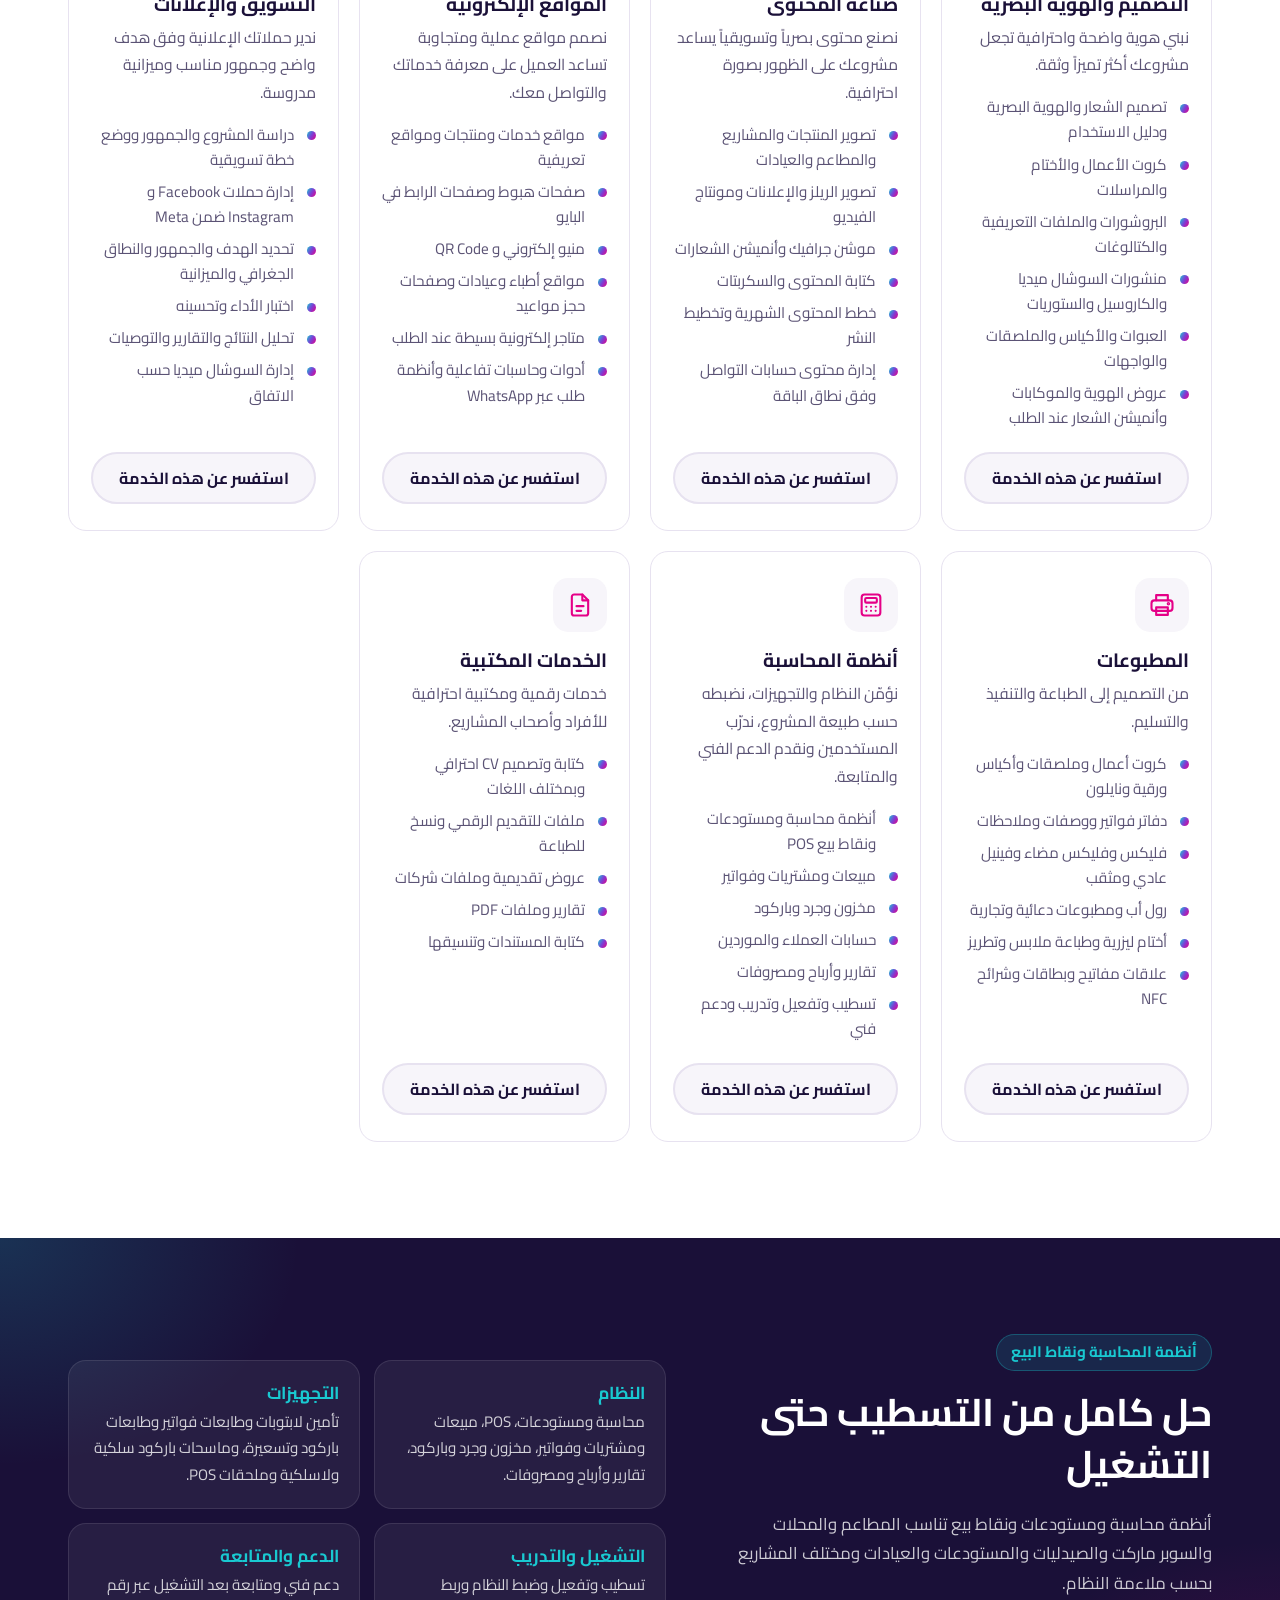
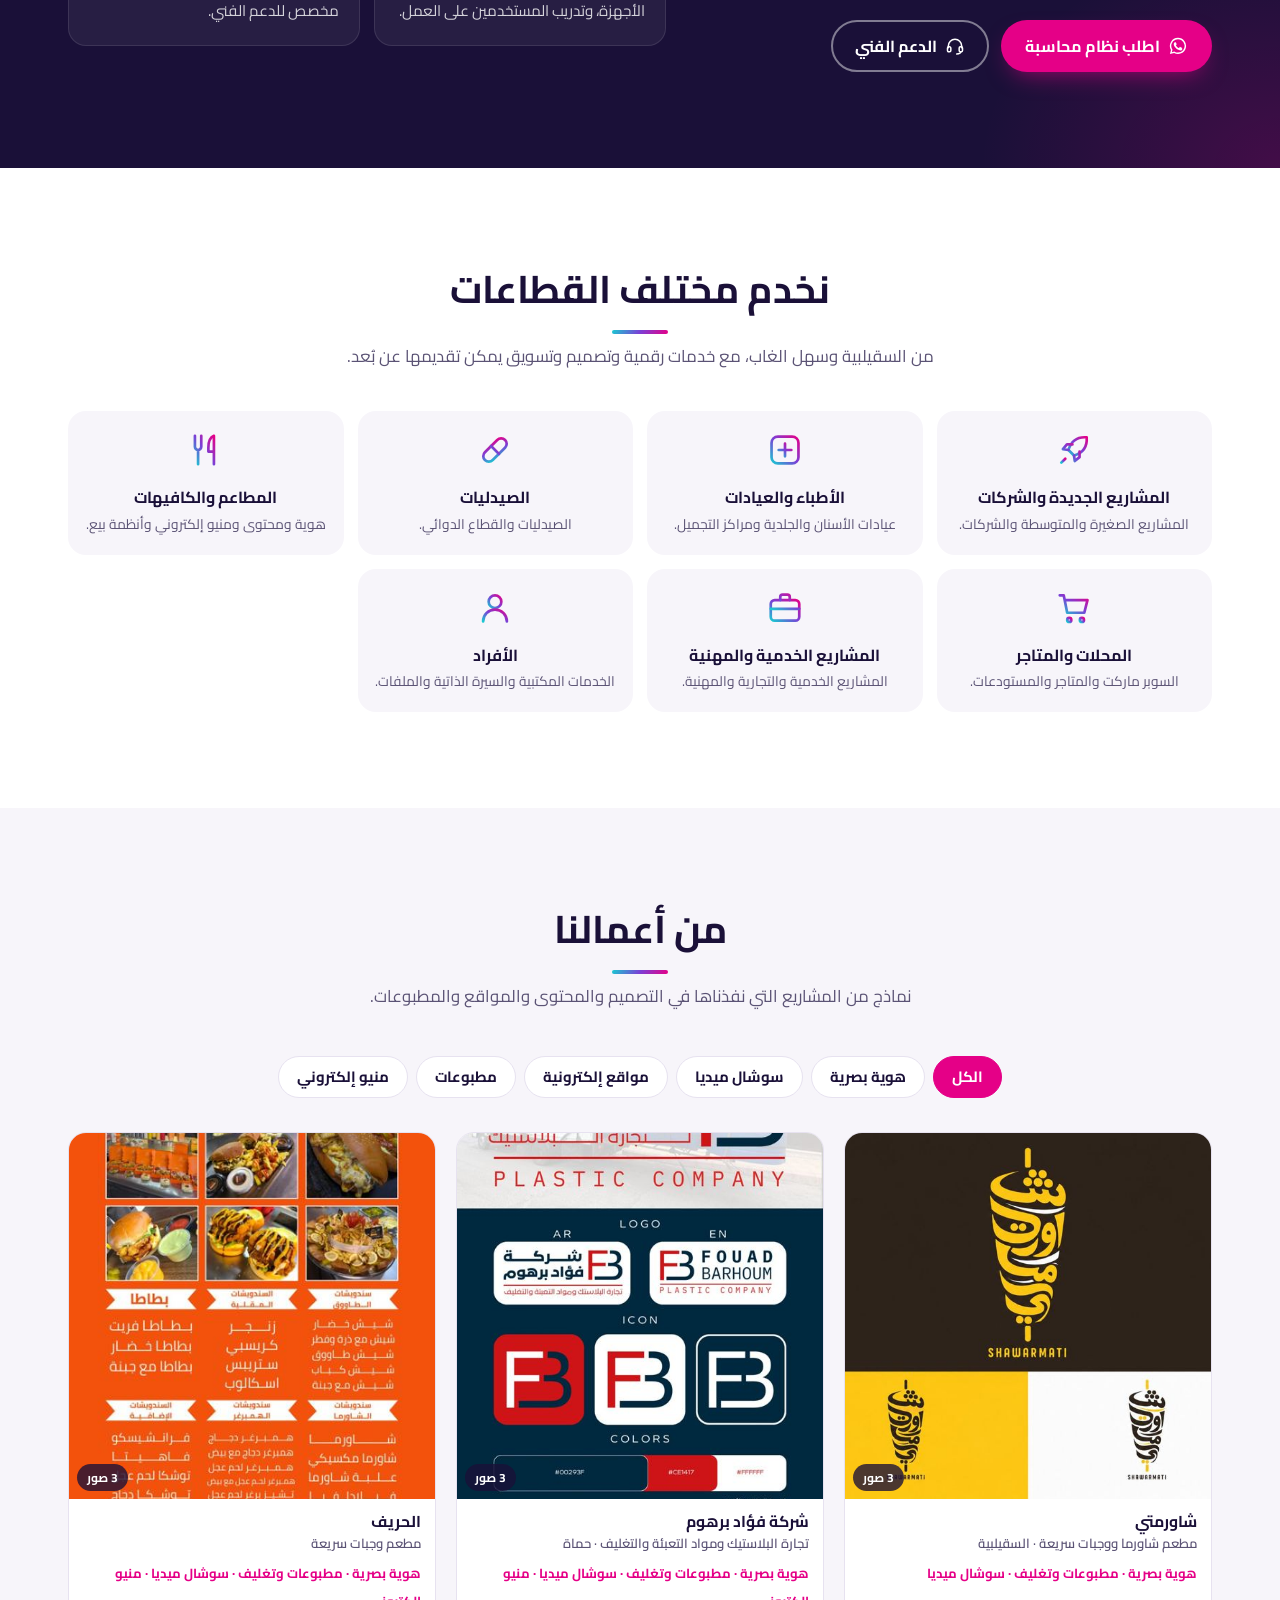
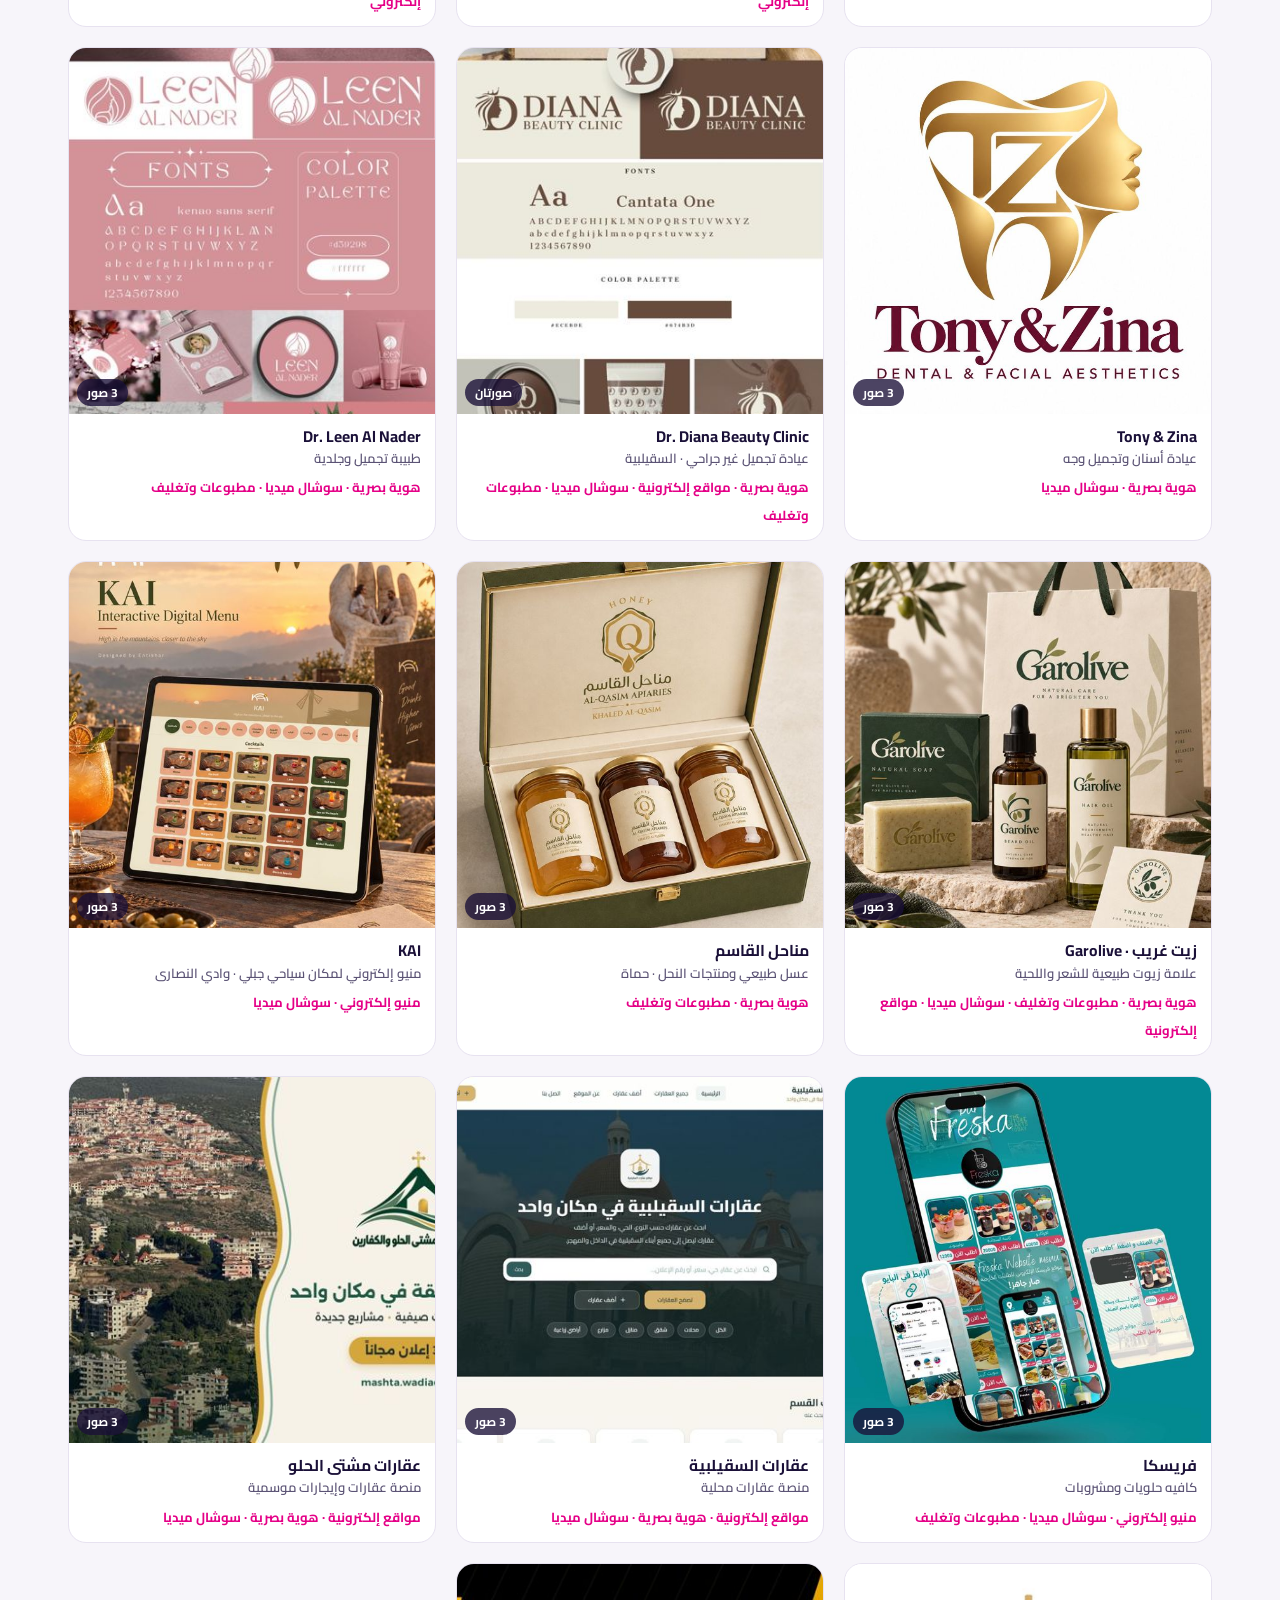
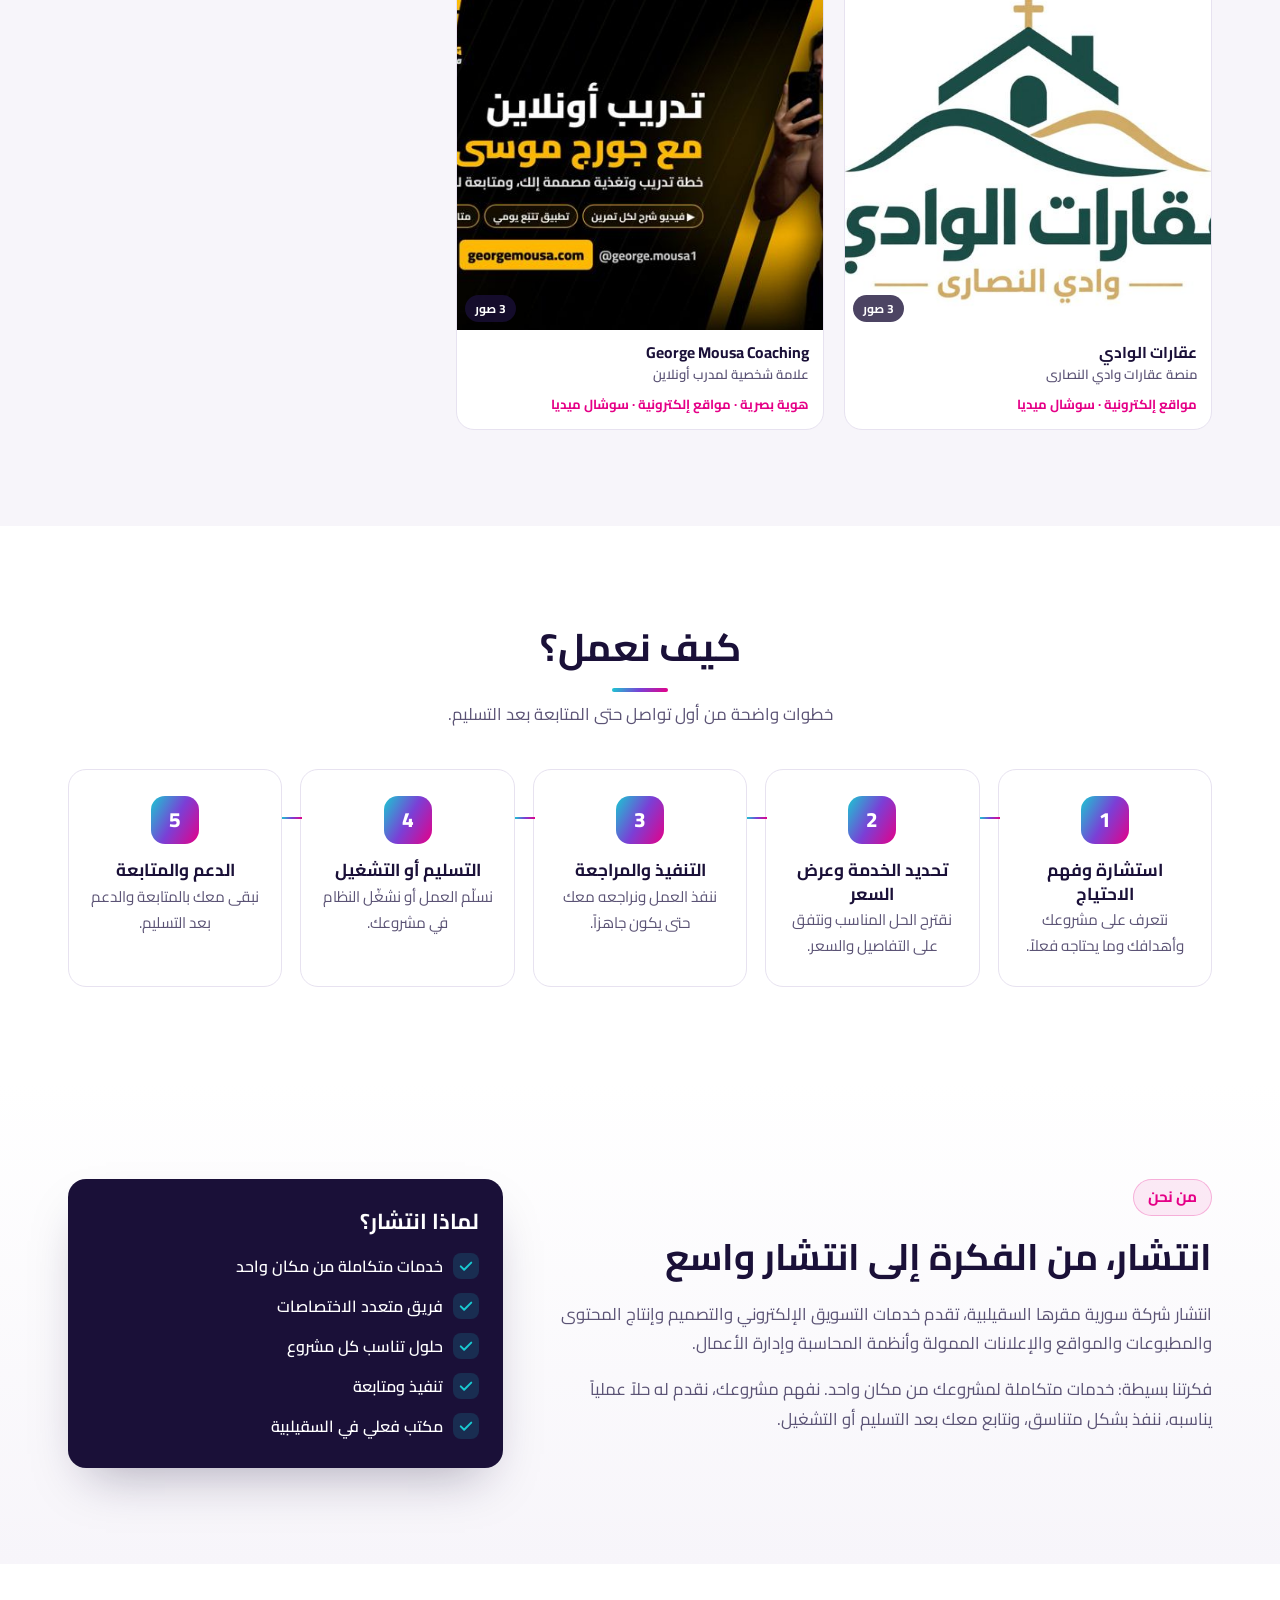
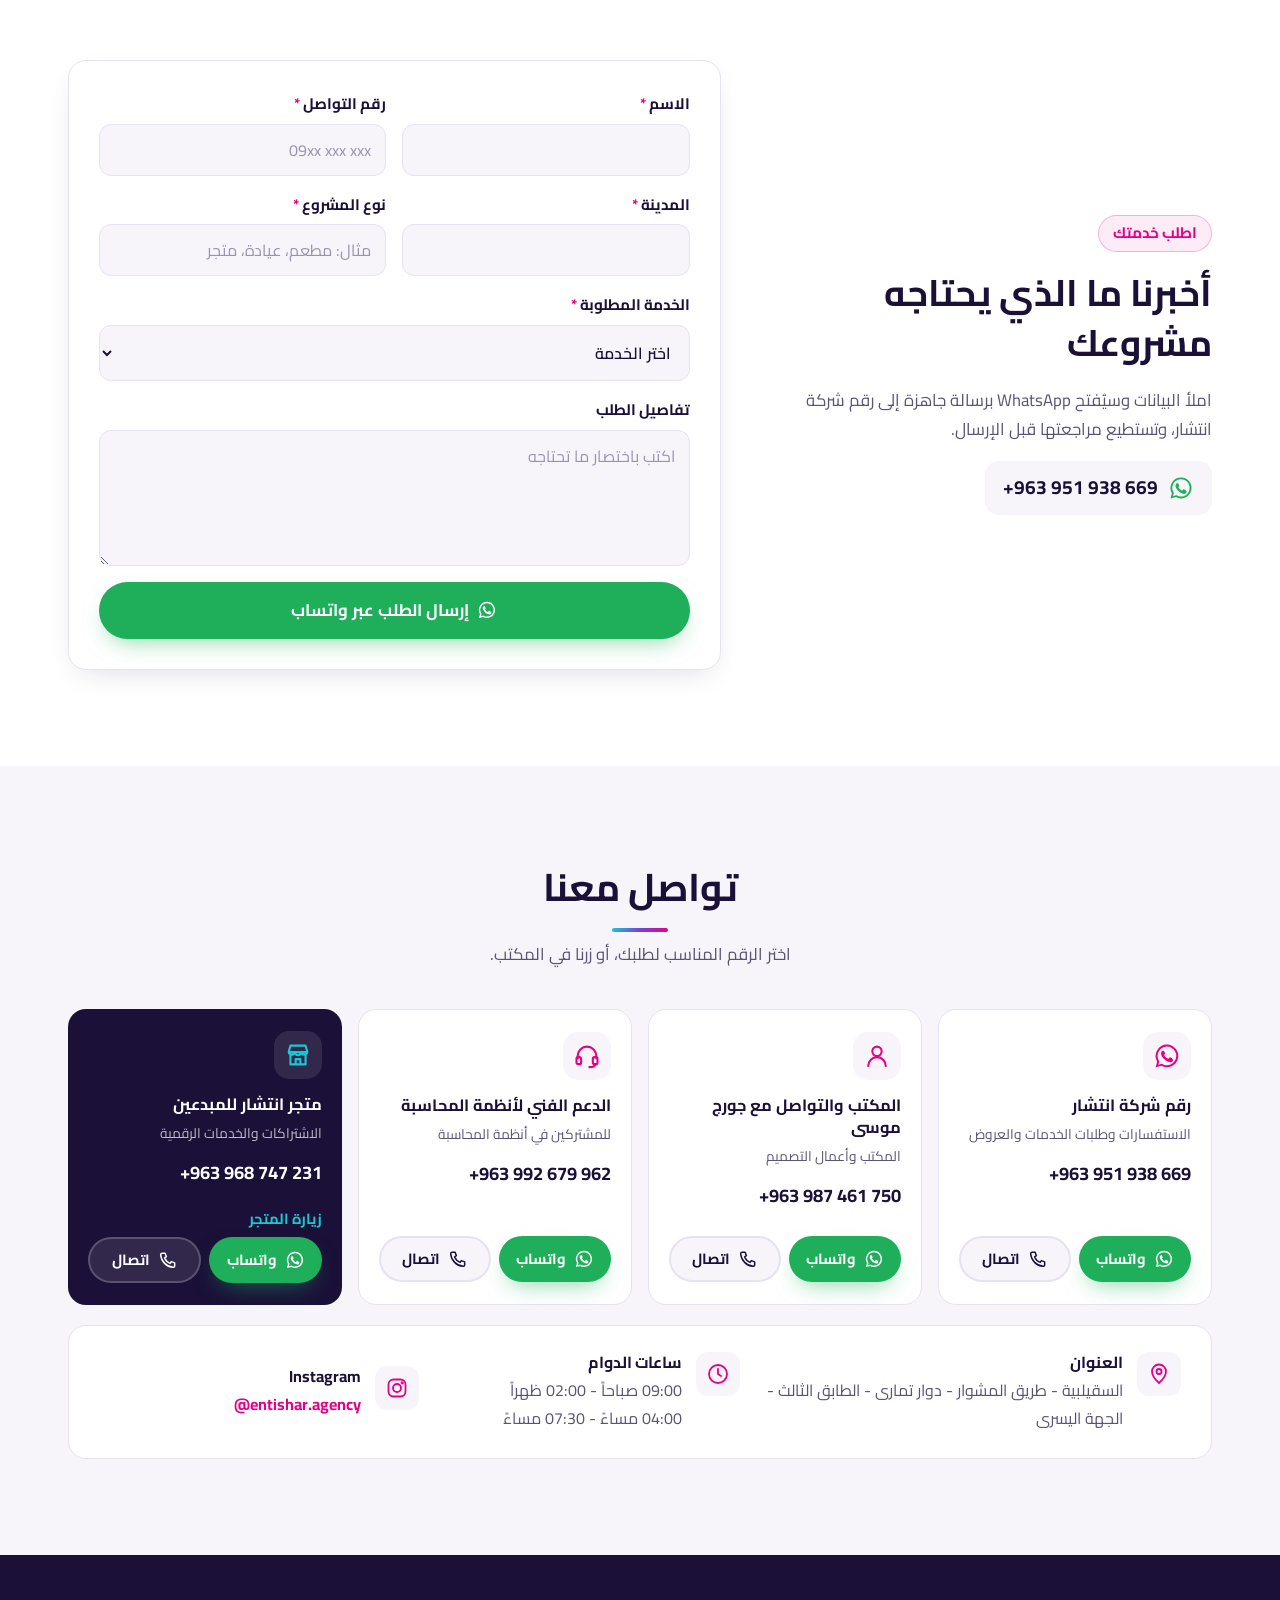
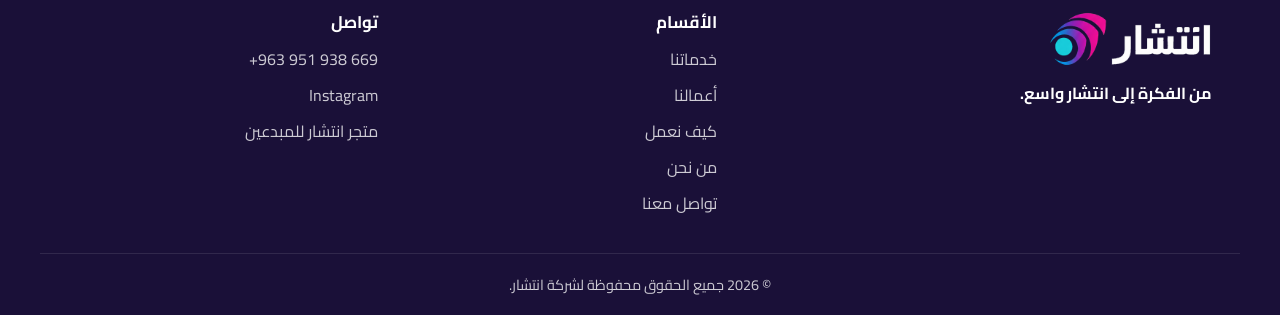
==== commit df36570d: "Remove the ad budget calculator card Co-Authored-By: Claude Opus 5.5 <noreply@anthropic.com> Claude-" ====
--- a/index.html
+++ b/index.html
@@ -276,14 +276,6 @@
             </ul>
             <a class="btn btn-soft" data-wa="main" data-service-name="الخدمات المكتبية" href="https://wa.me/963951938669" target="_blank" rel="noopener">استفسر عن هذه الخدمة</a>
           </article>
-
-          <!-- بطاقة حاسبة الإعلان -->
-          <article class="card calc-card reveal">
-            <div class="card-icon light"><svg class="ico"><use href="#i-calc"/></svg></div>
-            <h3>حاسبة إعلانك من انتشار</h3>
-            <p>أدخل ميزانيتك وتعرّف على أجور الإدارة والميزانية الإعلانية الفعلية وطريقة توزيع الحملة.</p>
-            <a class="btn btn-light" data-link="adPlanner" href="https://tinyurl.com/Entishar-Ad-Budget-Planner" target="_blank" rel="noopener">احسب ميزانية إعلانك <svg class="ico"><use href="#i-arrow"/></svg></a>
-          </article>
         </div>
       </div>
     </section>
--- a/styles.css
+++ b/styles.css
@@ -179,6 +179,7 @@
 .cards{display:grid;gap:20px}
 @media (min-width:640px){.cards{grid-template-columns:repeat(2,1fr)}}
 @media (min-width:1024px){.cards{grid-template-columns:repeat(4,1fr)}}
+@media (min-width:640px) and (max-width:1023px){.cards > .card:last-child:nth-child(odd){grid-column:1/-1}}
 .card{background:#fff;border:1px solid var(--line);border-radius:var(--radius);padding:26px 22px;display:flex;flex-direction:column;transition:transform .25s ease,box-shadow .25s ease,border-color .25s ease;position:relative}
 .card:hover{transform:translateY(-4px);box-shadow:var(--shadow-lg);border-color:transparent}
 .card.highlight{border-color:var(--magenta);box-shadow:0 0 0 3px rgba(229,0,135,.18),var(--shadow-lg)}
